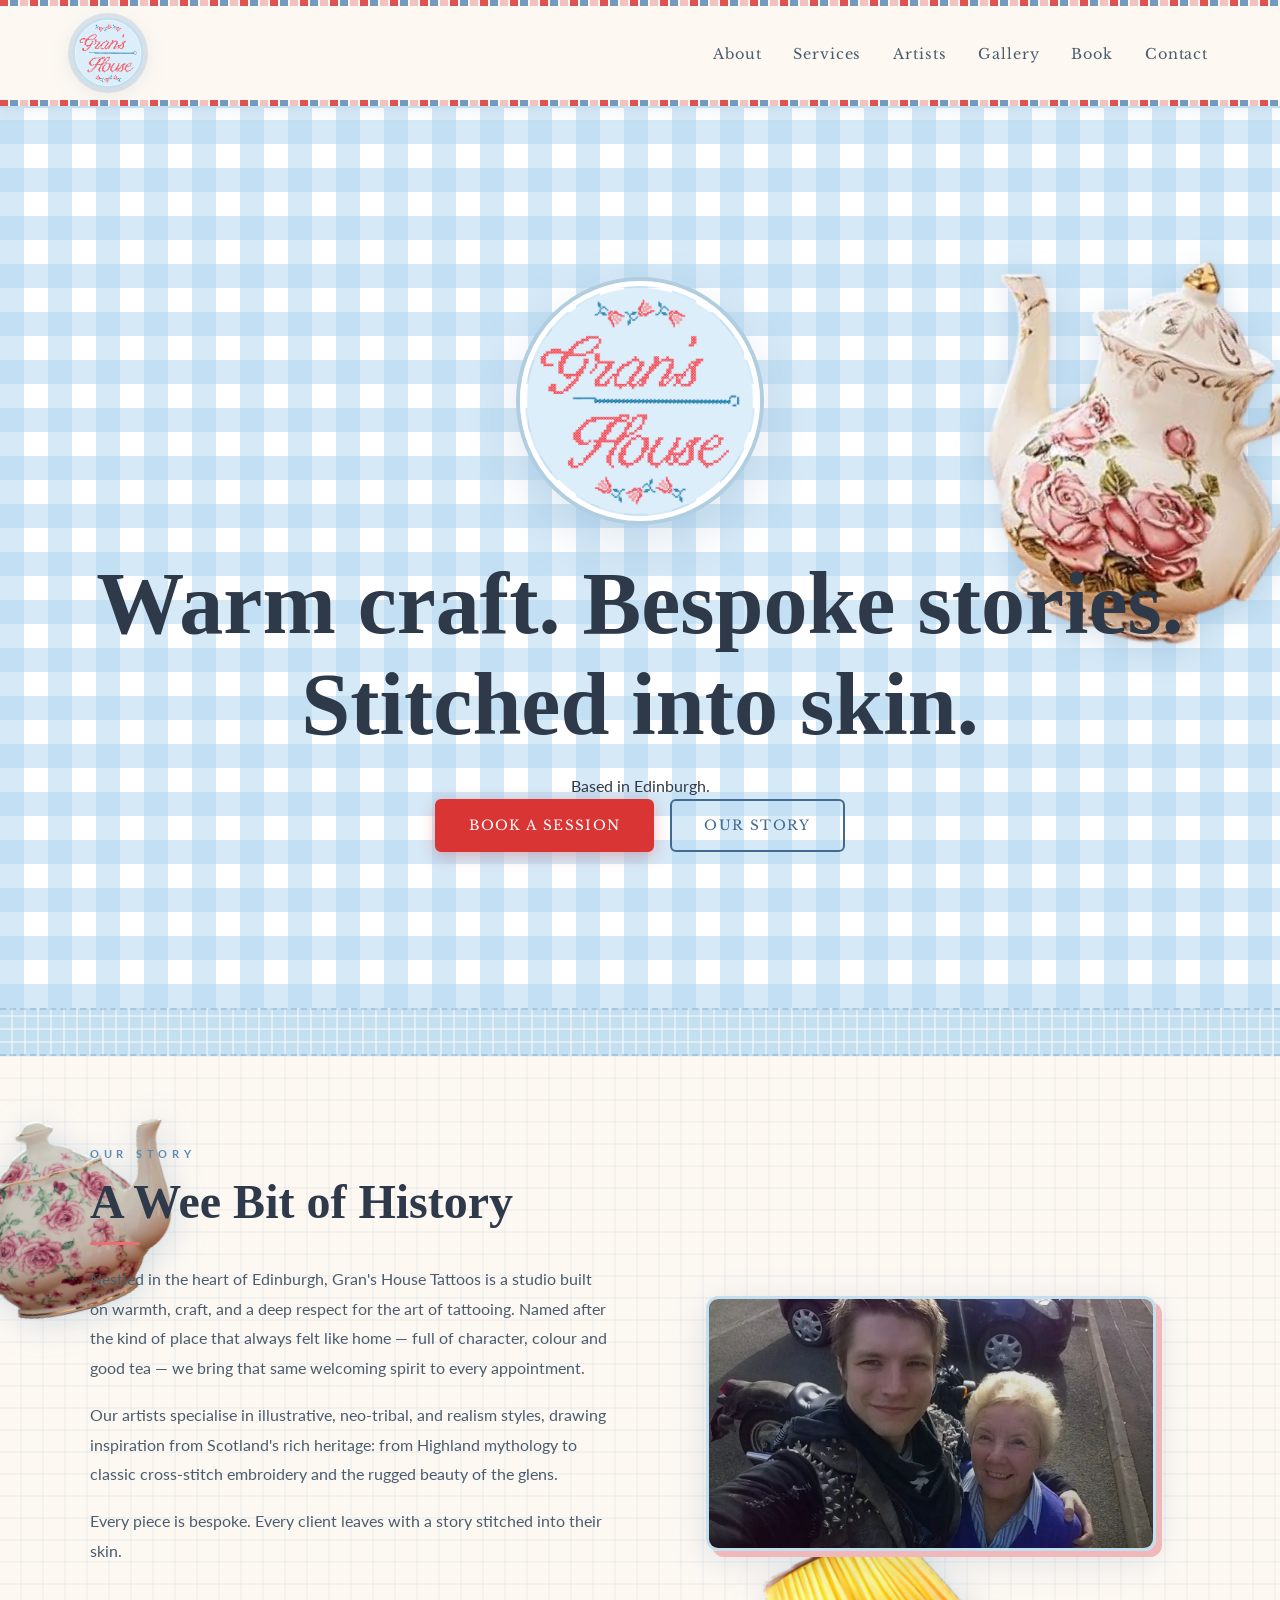
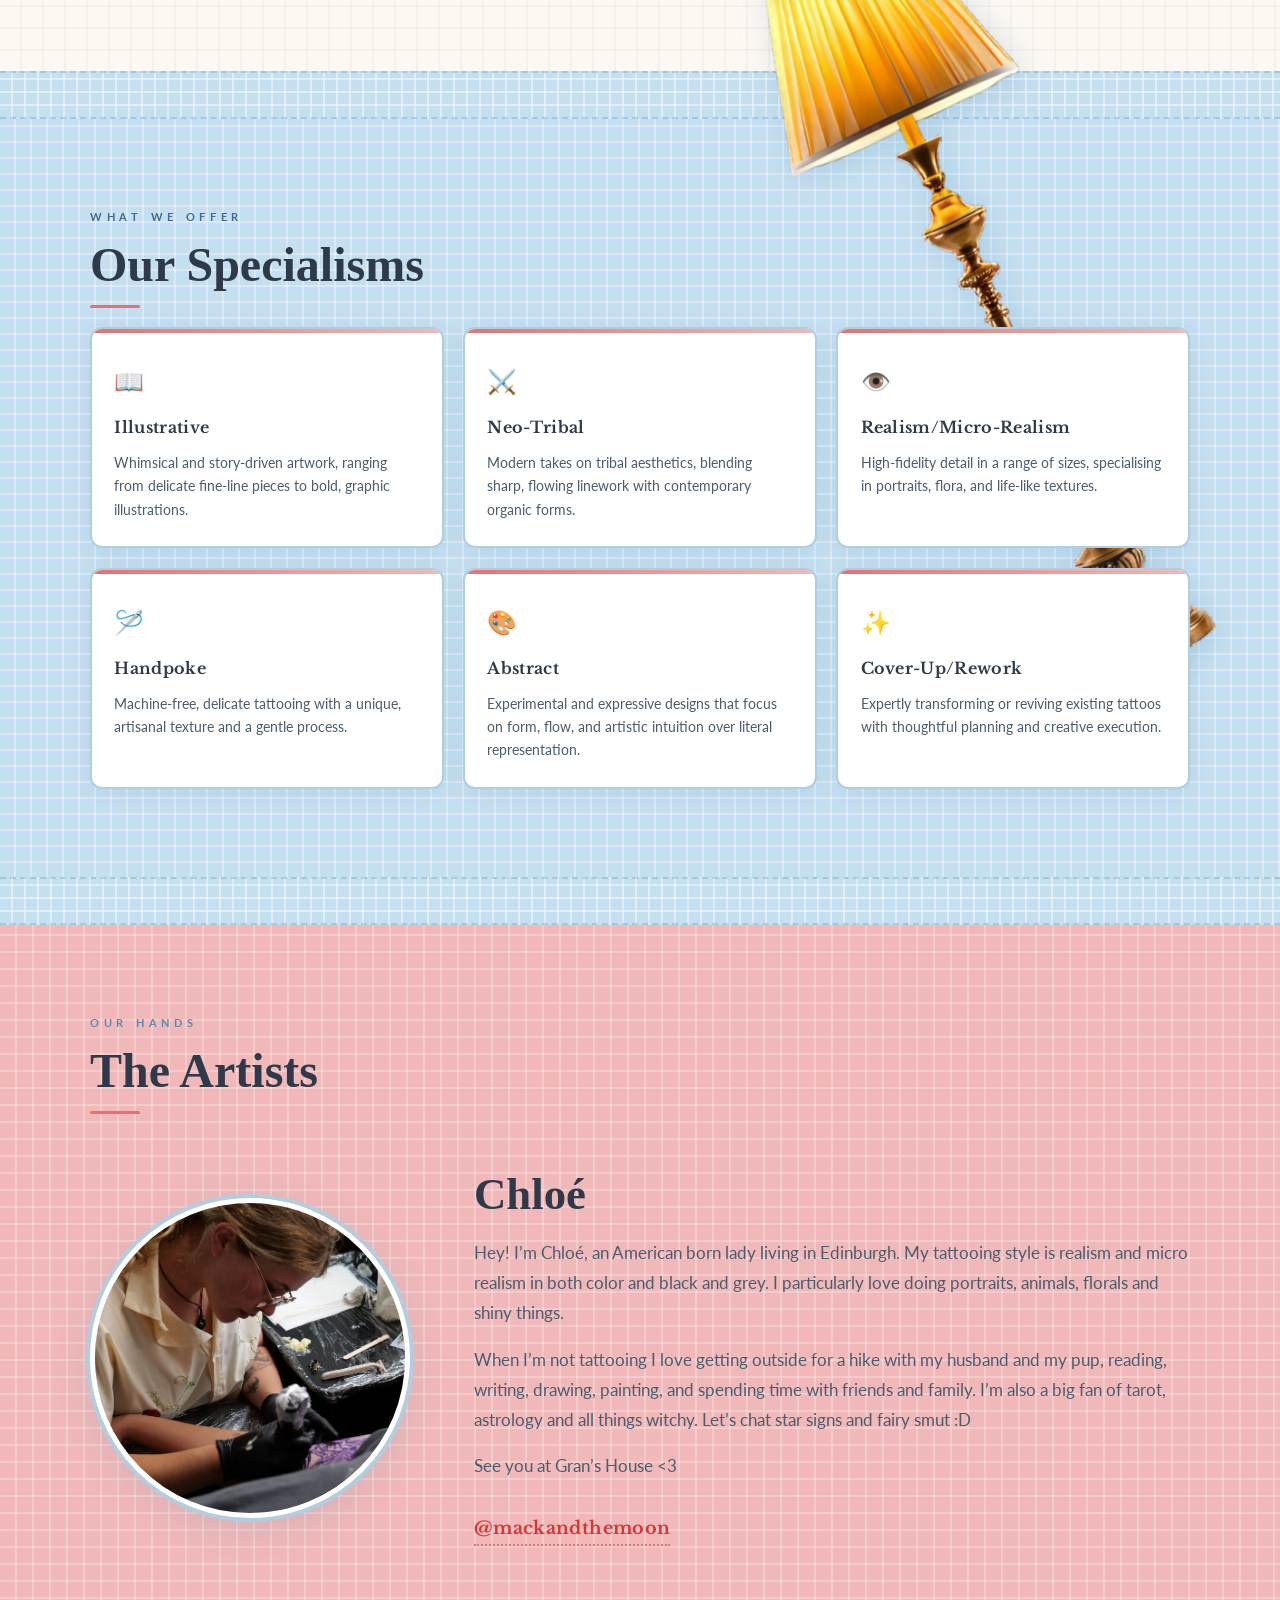
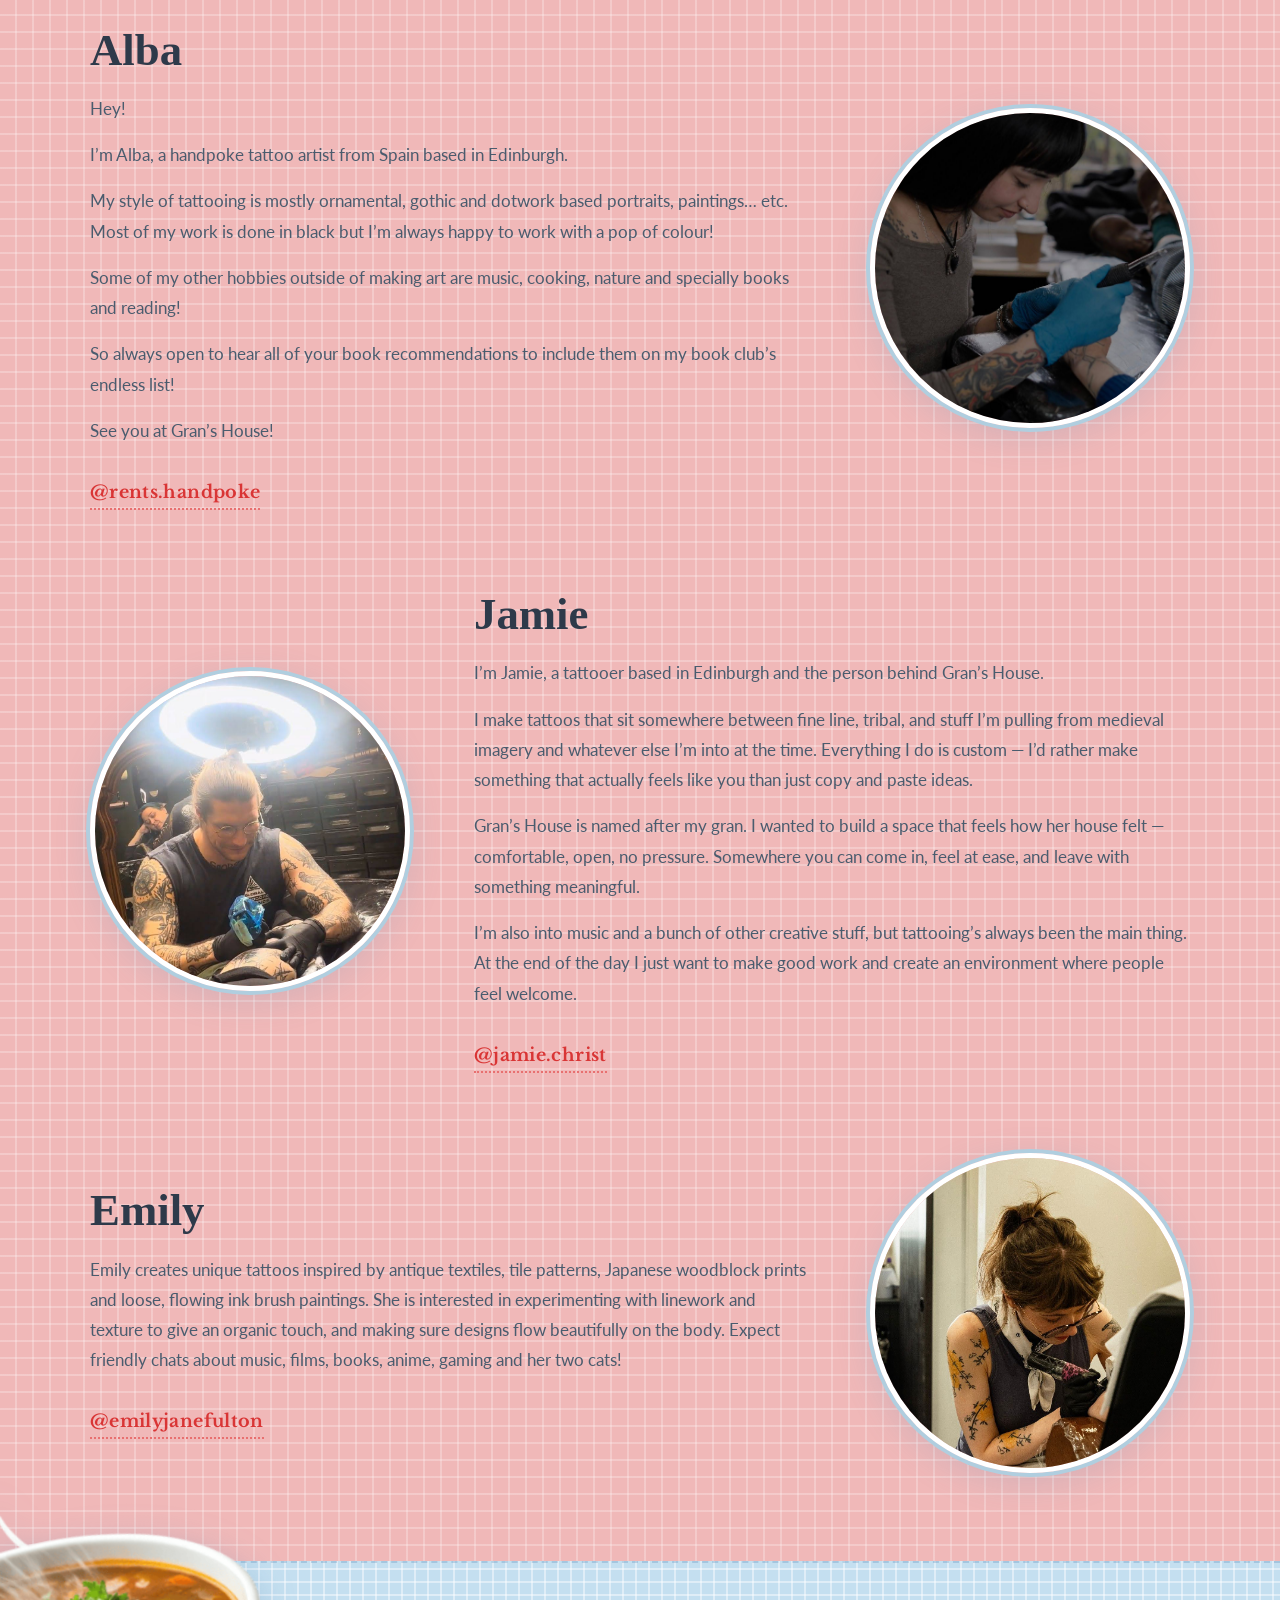
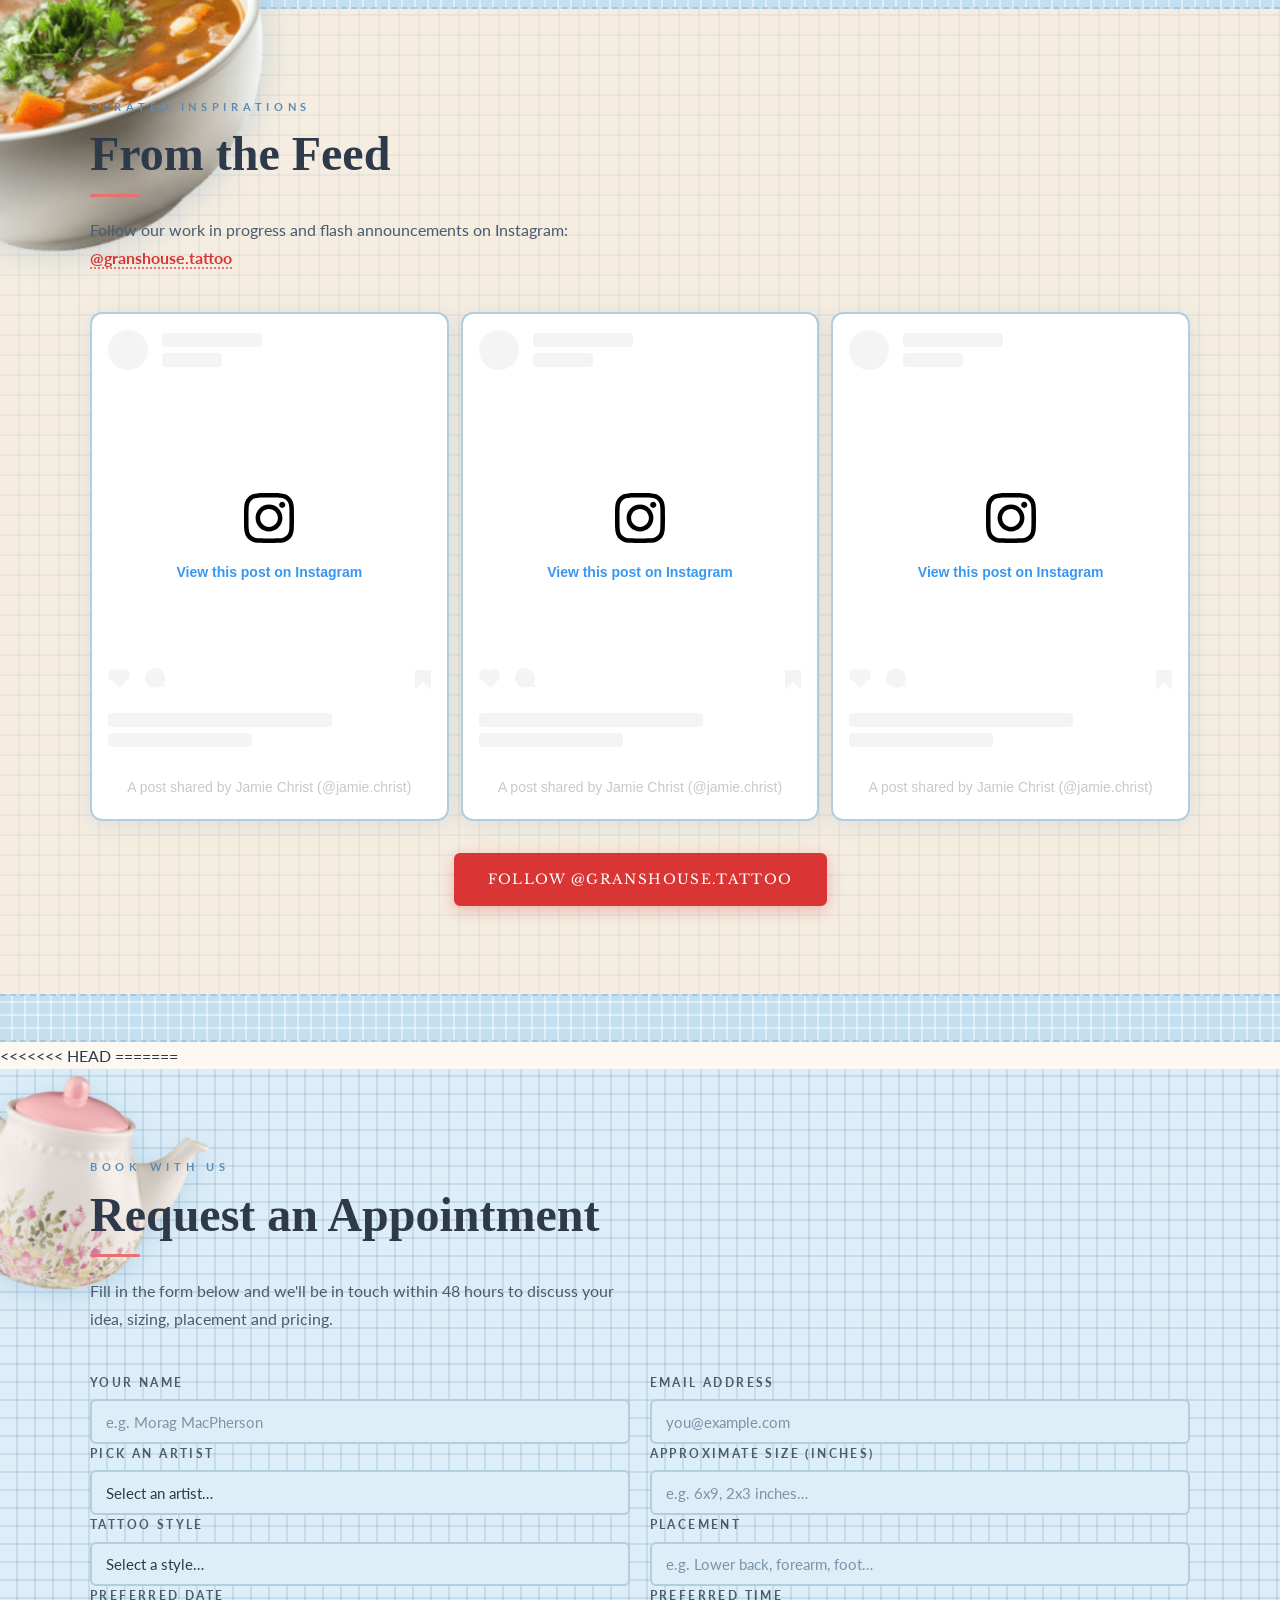
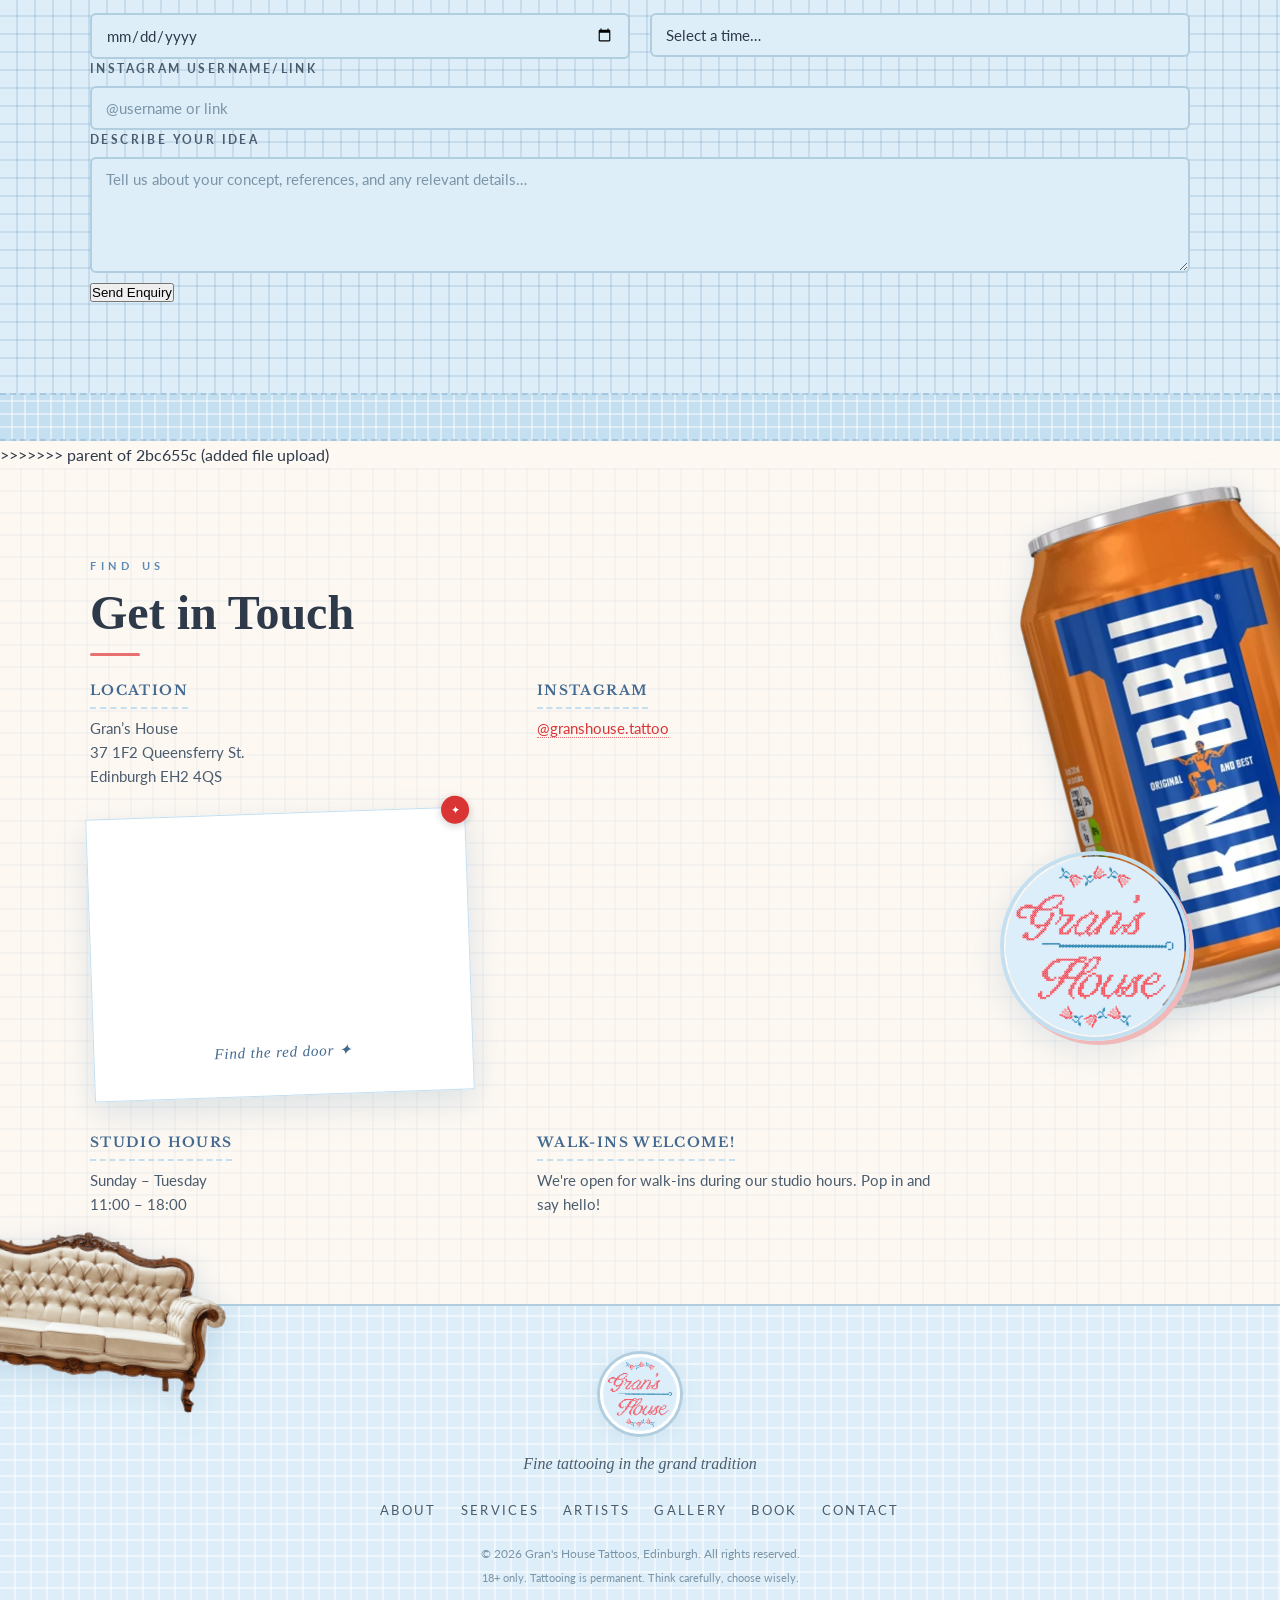
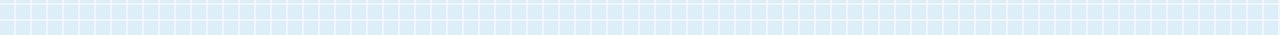
==== index.html @ 85f1338e "reverted from google forms" ====
<!DOCTYPE html>
<html lang="en">

<head>
  <meta charset="UTF-8" />
  <meta name="viewport" content="width=device-width, initial-scale=1.0" />
  <title>Gran's House Tattoos – Scottish Tattoo Studio, Edinburgh</title>
  <meta name="description"
    content="Gran's House Tattoos is a refined Scottish tattoo studio offering bespoke illustrative, neo-tribal, and realism tattooing in the heart of Edinburgh." />
  <link rel="preconnect" href="https://fonts.googleapis.com" />
  <link rel="preconnect" href="https://fonts.gstatic.com" crossorigin />
  <link
    href="https://fonts.googleapis.com/css2?family=IM+Fell+English:ital@0;1&family=Libre+Baskerville:ital,wght@0,400;0,700;1,400&family=Lato:wght@300;400;700&display=swap"
    rel="stylesheet" />
  <link rel="stylesheet" href="style.css" />
</head>

<body>

  <!-- HEADER / NAV -->
  <header class="site-header" id="top">
    <div class="stitch-bar"></div>
    <nav class="nav-container">
      <div class="nav-logo">
        <a href="#top">
          <img src="Ilustración_sin_título (3).PNG" alt="Gran's House Tattoos Logo" class="logo-img" />
        </a>
      </div>
      <button class="hamburger" id="hamburger" aria-label="Open menu" aria-expanded="false">
        <span></span><span></span><span></span>
      </button>
      <ul class="nav-links" id="nav-links">
        <li><a href="#about">About</a></li>
        <li><a href="#services">Services</a></li>
        <li><a href="#artists">Artists</a></li>
        <li><a href="#gallery">Gallery</a></li>
        <li><a href="booking.html">Book</a></li>
        <li><a href="#contact">Contact</a></li>
      </ul>
    </nav>
    <div class="stitch-bar"></div>
  </header>

  <!-- MOBILE NAV OVERLAY -->
  <div class="mobile-nav-overlay" id="mobile-nav">
    <div class="tartan-overlay-bg">
      <button class="close-menu" id="close-menu" aria-label="Close menu">✕</button>
      <ul>
        <li><a href="#about" class="mobile-nav-link">About</a></li>
        <li><a href="#services" class="mobile-nav-link">Services</a></li>
        <li><a href="#artists" class="mobile-nav-link">Artists</a></li>
        <li><a href="#gallery" class="mobile-nav-link">Gallery</a></li>
        <li><a href="booking.html" class="mobile-nav-link">Book</a></li>
        <li><a href="#contact" class="mobile-nav-link">Contact</a></li>
      </ul>
    </div>
  </div>

  <!-- HERO -->
  <section class="hero" id="hero">
    <div class="container hero-container">
      <div class="hero-logo-wrap">
        <img src="Ilustración_sin_título (3).PNG" alt="Gran's House Tattoos" class="hero-logo" />
      </div>
      <div class="hero-content">
        <h1 class="hero-title">Warm craft. Bespoke stories. Stitched into skin.</h1>
        <p class="hero-subtitle">Based in Edinburgh.</p>
        <div class="hero-cta">
          <a href="booking.html" class="btn btn-primary">Book a Session</a>
          <a href="#about" class="btn btn-outline">Our Story</a>
        </div>
      </div>
    </div>

    <!-- BREAKING THE GRID: teapot 1 -->
    <img src="assets/images/side-elements/teapot-1.png" class="btg-teapot btg-teapot--hero" aria-hidden="true" alt="" />
  </section>

  <!-- GINGHAM DIVIDER -->
  <div class="gingham-divider" aria-hidden="true"></div>

  <!-- ABOUT -->
  <section class="section about-section" id="about">
    <!-- BREAKING THE GRID: teapot 2 -->
    <img src="assets/images/side-elements/teapot-2.png" class="btg-teapot btg-teapot--about" aria-hidden="true"
      alt="" />
    <div class="container">
      <div class="section-label">Our Story</div>
      <h2 class="section-title">A Wee Bit of History</h2>
      <div class="about-grid">
        <div class="about-text">
          <p>Nestled in the heart of Edinburgh, Gran's House Tattoos is a studio built on warmth, craft, and a deep
            respect for the art of tattooing. Named after the kind of place that always felt like home — full of
            character, colour and good tea — we bring that same welcoming spirit to every appointment.</p>
          <p>Our artists specialise in illustrative, neo-tribal, and realism styles, drawing inspiration
            from Scotland's rich heritage: from Highland mythology to classic cross-stitch embroidery and the rugged
            beauty of the glens.</p>
          <p>Every piece is bespoke. Every client leaves with a story stitched into their skin.</p>
        </div>
        <div class="about-image-wrap">
          <div class="about-frame">
            <img src="jamie_and_gran.jpg" alt="Jamie and Gran" class="about-img" />
          </div>
        </div>
      </div>
    </div>
  </section>

  <!-- GINGHAM DIVIDER -->
  <div class="gingham-divider" aria-hidden="true"></div>

  <!-- SERVICES -->
  <section class="section services-section" id="services">
    <!-- BREAKING THE GRID: lampshade -->
    <img src="assets/images/side-elements/floorlamp-1.webp" class="btg-teapot btg-lamp" aria-hidden="true" alt="" />
    <div class="container">
      <div class="section-label">What We Offer</div>
      <h2 class="section-title">Our Specialisms</h2>
      <div class="services-grid">
        <div class="service-card">
          <div class="service-icon">📖</div>
          <h3>Illustrative</h3>
          <p>Whimsical and story-driven artwork, ranging from delicate fine-line pieces to bold, graphic illustrations.
          </p>
        </div>
        <div class="service-card">
          <div class="service-icon">⚔️</div>
          <h3>Neo-Tribal</h3>
          <p>Modern takes on tribal aesthetics, blending sharp, flowing linework with contemporary organic forms.</p>
        </div>
        <div class="service-card">
          <div class="service-icon">👁️</div>
          <h3>Realism/Micro-Realism</h3>
          <p>High-fidelity detail in a range of sizes, specialising in portraits, flora, and life-like textures.</p>
        </div>
        <div class="service-card">
          <div class="service-icon">🪡</div>
          <h3>Handpoke</h3>
          <p>Machine-free, delicate tattooing with a unique, artisanal texture and a gentle process.</p>
        </div>
        <div class="service-card">
          <div class="service-icon">🎨</div>
          <h3>Abstract</h3>
          <p>Experimental and expressive designs that focus on form, flow, and artistic intuition over literal
            representation.</p>
        </div>
        <div class="service-card">
          <div class="service-icon">✨</div>
          <h3>Cover-Up/Rework</h3>
          <p>Expertly transforming or reviving existing tattoos with thoughtful planning and creative execution.</p>
        </div>
      </div>
    </div>
  </section>

  <!-- GINGHAM DIVIDER -->
  <div class="gingham-divider" aria-hidden="true"></div>

  <!-- ARTISTS -->
  <section class="section artists-section" id="artists">
    <div class="container">
      <div class="section-label">Our Hands</div>
      <h2 class="section-title">The Artists</h2>
      <div class="artists-grid">
        <!-- Chloé -->
        <div class="artist-card">
          <div class="artist-image-wrap">
            <img src="Lily.jpg" alt="Chloé" class="artist-img">
          </div>
          <div class="artist-info">
            <h3>Chloé</h3>
            <p class="artist-bio">Hey! I’m Chloé, an American born lady living in Edinburgh. My tattooing style is
              realism and micro realism in both color and black and grey. I particularly love doing portraits, animals,
              florals and shiny things. <br><br>When I’m not tattooing I love getting outside for a hike with my husband
              and my pup, reading, writing, drawing, painting, and spending time with friends and family. I’m also a big
              fan of tarot, astrology and all things witchy. Let’s chat star signs and fairy smut :D <br><br>See you at
              Gran’s House &lt;3</p>
            <a href="https://www.instagram.com/mackandthemoon" target="_blank" rel="noopener"
              class="artist-insta">@mackandthemoon</a>
          </div>
        </div>

        <!-- Alba -->
        <div class="artist-card">
          <div class="artist-image-wrap">
            <img src="Alba.jpg" alt="Alba" class="artist-img">
          </div>
          <div class="artist-info">
            <h3>Alba</h3>
            <p class="artist-bio">Hey! <br><br>I’m Alba, a handpoke tattoo artist from Spain based in Edinburgh.
              <br><br>My style of tattooing is mostly ornamental, gothic and dotwork based portraits, paintings… etc.
              Most of my work is done in black but I’m always happy to work with a pop of colour!<br><br>Some of my
              other hobbies outside of making art are music, cooking, nature and specially books and reading! <br>So
              always open to hear all of your book recommendations to include them on my book club’s endless list!
              <br><br>See you at Gran’s House!
            </p>
            <a href="https://www.instagram.com/rents.handpoke" target="_blank" rel="noopener"
              class="artist-insta">@rents.handpoke</a>
          </div>
        </div>

        <!-- Jamie -->
        <div class="artist-card">
          <div class="artist-image-wrap">
            <img src="Jamie.jpg" alt="Jamie" class="artist-img" style="object-position: center 70%;">
          </div>
          <div class="artist-info">
            <h3>Jamie</h3>
            <p class="artist-bio">I’m Jamie, a tattooer based in Edinburgh and the person behind Gran’s House.<br><br>I
              make tattoos that sit somewhere between fine line, tribal, and stuff I’m pulling from medieval imagery and
              whatever else I’m into at the time. Everything I do is custom — I’d rather make something that actually
              feels like you than just copy and paste ideas.<br><br>Gran’s House is named after my gran. I wanted to
              build a space that feels how her house felt — comfortable, open, no pressure. Somewhere you can come in,
              feel at ease, and leave with something meaningful.<br><br>I’m also into music and a bunch of other
              creative stuff, but tattooing’s always been the main thing. At the end of the day I just want to make good
              work and create an environment where people feel welcome.</p>
            <a href="https://www.instagram.com/jamie.christ" target="_blank" rel="noopener"
              class="artist-insta">@jamie.christ</a>
          </div>
        </div>

        <!-- Emily -->
        <div class="artist-card">
          <div class="artist-image-wrap">
            <img src="Emily.jpg" alt="Emily" class="artist-img">
          </div>
          <div class="artist-info">
            <h3>Emily</h3>
            <p class="artist-bio">Emily creates unique tattoos inspired by antique textiles, tile patterns, Japanese
              woodblock prints and loose, flowing ink brush paintings. She is interested in experimenting with linework
              and texture to give an organic touch, and making sure designs flow beautifully on the body. Expect
              friendly chats about music, films, books, anime, gaming and her two cats!</p>
            <a href="https://www.instagram.com/emilyjanefulton" target="_blank" rel="noopener"
              class="artist-insta">@emilyjanefulton</a>
          </div>
        </div>
      </div>
    </div>
  </section>

  <!-- GINGHAM DIVIDER -->
  <div class="gingham-divider" aria-hidden="true"></div>

  <!-- GALLERY / INSTAGRAM -->
  <section class="section gallery-section" id="gallery">
    <!-- BREAKING THE GRID: soup -->
    <img src="assets/images/side-elements/soup.png" class="btg-teapot btg-soup" aria-hidden="true" alt="" />
    <div class="container">
      <div class="section-label">Curated Inspirations</div>
      <h2 class="section-title">From the Feed</h2>
      <p class="section-intro">
        Follow our work in progress and flash announcements on Instagram:
        <a href="https://www.instagram.com/granshouse.tattoo" target="_blank" rel="noopener"
          class="insta-link">@granshouse.tattoo</a>
      </p>

      <!-- ── MODE A: SnapWidget live feed ── -->
      <!-- Replace YOUR_WIDGET_ID_HERE with the number from snapwidget.com -->
      <div class="ig-snapwidget-wrap" id="ig-snapwidget">
        <iframe src="https://snapwidget.com/embed/YOUR_WIDGET_ID_HERE" class="snapwidget-widget"
          allowtransparency="true" frameborder="0" scrolling="no" title="Instagram feed — Gran's House Tattoos"
          aria-label="Instagram photo grid for @granshouse.tattoo"></iframe>
        <script async src="https://snapwidget.com/js/snapwidget.js"></script>
      </div>

      <!-- ── MODE B: Official individual post embeds (shown when SnapWidget is not set up) ── -->
      <!-- Paste your <blockquote class="instagram-media"> embeds inside here -->
      <div class="ig-post-embeds" id="ig-post-embeds" hidden>
        <!-- PASTE INSTAGRAM EMBED BLOCKQUOTES HERE — one per post -->
        <!-- Example structure (Instagram will replace this with the real post):
        <blockquote class="instagram-media" data-instgrm-permalink="https://www.instagram.com/p/YOURPOSTID/" data-instgrm-version="14">
          <a href="https://www.instagram.com/p/YOURPOSTID/">View post</a>
        </blockquote>
        -->
        <blockquote class="instagram-media" data-instgrm-captioned
          data-instgrm-permalink="https://www.instagram.com/p/DWb9BjYgiXg/?utm_source=ig_embed&amp;utm_campaign=loading"
          data-instgrm-version="14"
          style=" background:#FFF; border:0; border-radius:3px; box-shadow:0 0 1px 0 rgba(0,0,0,0.5),0 1px 10px 0 rgba(0,0,0,0.15); margin: 1px; max-width:540px; min-width:326px; padding:0; width:99.375%; width:-webkit-calc(100% - 2px); width:calc(100% - 2px);">
          <div style="padding:16px;"> <a
              href="https://www.instagram.com/p/DWb9BjYgiXg/?utm_source=ig_embed&amp;utm_campaign=loading"
              style=" background:#FFFFFF; line-height:0; padding:0 0; text-align:center; text-decoration:none; width:100%;"
              target="_blank">
              <div style=" display: flex; flex-direction: row; align-items: center;">
                <div
                  style="background-color: #F4F4F4; border-radius: 50%; flex-grow: 0; height: 40px; margin-right: 14px; width: 40px;">
                </div>
                <div style="display: flex; flex-direction: column; flex-grow: 1; justify-content: center;">
                  <div
                    style=" background-color: #F4F4F4; border-radius: 4px; flex-grow: 0; height: 14px; margin-bottom: 6px; width: 100px;">
                  </div>
                  <div style=" background-color: #F4F4F4; border-radius: 4px; flex-grow: 0; height: 14px; width: 60px;">
                  </div>
                </div>
              </div>
              <div style="padding: 19% 0;"></div>
              <div style="display:block; height:50px; margin:0 auto 12px; width:50px;"><svg width="50px" height="50px"
                  viewBox="0 0 60 60" version="1.1" xmlns="https://www.w3.org/2000/svg"
                  xmlns:xlink="https://www.w3.org/1999/xlink">
                  <g stroke="none" stroke-width="1" fill="none" fill-rule="evenodd">
                    <g transform="translate(-511.000000, -20.000000)" fill="#000000">
                      <g>
                        <path
                          d="M556.869,30.41 C554.814,30.41 553.148,32.076 553.148,34.131 C553.148,36.186 554.814,37.852 556.869,37.852 C558.924,37.852 560.59,36.186 560.59,34.131 C560.59,32.076 558.924,30.41 556.869,30.41 M541,60.657 C535.114,60.657 530.342,55.887 530.342,50 C530.342,44.114 535.114,39.342 541,39.342 C546.887,39.342 551.658,44.114 551.658,50 C551.658,55.887 546.887,60.657 541,60.657 M541,33.886 C532.1,33.886 524.886,41.1 524.886,50 C524.886,58.899 532.1,66.113 541,66.113 C549.9,66.113 557.115,58.899 557.115,50 C557.115,41.1 549.9,33.886 541,33.886 M565.378,62.101 C565.244,65.022 564.756,66.606 564.346,67.663 C563.803,69.06 563.154,70.057 562.106,71.106 C561.058,72.155 560.06,72.803 558.662,73.347 C557.607,73.757 556.021,74.244 553.102,74.378 C549.944,74.521 548.997,74.552 541,74.552 C533.003,74.552 532.056,74.521 528.898,74.378 C525.979,74.244 524.393,73.757 523.338,73.347 C521.94,72.803 520.942,72.155 519.894,71.106 C518.846,70.057 518.197,69.06 517.654,67.663 C517.244,66.606 516.755,65.022 516.623,62.101 C516.479,58.943 516.448,57.996 516.448,50 C516.448,42.003 516.479,41.056 516.623,37.899 C516.755,34.978 517.244,33.391 517.654,32.338 C518.197,30.938 518.846,29.942 519.894,28.894 C520.942,27.846 521.94,27.196 523.338,26.654 C524.393,26.244 525.979,25.756 528.898,25.623 C532.057,25.479 533.004,25.448 541,25.448 C548.997,25.448 549.943,25.479 553.102,25.623 C556.021,25.756 557.607,26.244 558.662,26.654 C560.06,27.196 561.058,27.846 562.106,28.894 C563.154,29.942 563.803,30.938 564.346,32.338 C564.756,33.391 565.244,34.978 565.378,37.899 C565.522,41.056 565.552,42.003 565.552,50 C565.552,57.996 565.522,58.943 565.378,62.101 M570.82,37.631 C570.674,34.438 570.167,32.258 569.425,30.349 C568.659,28.377 567.633,26.702 565.965,25.035 C564.297,23.368 562.623,22.342 560.652,21.575 C558.743,20.834 556.562,20.326 553.369,20.18 C550.169,20.033 549.148,20 541,20 C532.853,20 531.831,20.033 528.631,20.18 C525.438,20.326 523.257,20.834 521.349,21.575 C519.376,22.342 517.703,23.368 516.035,25.035 C514.368,26.702 513.342,28.377 512.574,30.349 C511.834,32.258 511.326,34.438 511.181,37.631 C511.035,40.831 511,41.851 511,50 C511,58.147 511.035,59.17 511.181,62.369 C511.326,65.562 511.834,67.743 512.574,69.651 C513.342,71.625 514.368,73.296 516.035,74.965 C517.703,76.634 519.376,77.658 521.349,78.425 C523.257,79.167 525.438,79.673 528.631,79.82 C531.831,79.965 532.853,80.001 541,80.001 C549.148,80.001 550.169,79.965 553.369,79.82 C556.562,79.673 558.743,79.167 560.652,78.425 C562.623,77.658 564.297,76.634 565.965,74.965 C567.633,73.296 568.659,71.625 569.425,69.651 C570.167,67.743 570.674,65.562 570.82,62.369 C570.966,59.17 571,58.147 571,50 C571,41.851 570.966,40.831 570.82,37.631">
                        </path>
                      </g>
                    </g>
                  </g>
                </svg></div>
              <div style="padding-top: 8px;">
                <div
                  style=" color:#3897f0; font-family:Arial,sans-serif; font-size:14px; font-style:normal; font-weight:550; line-height:18px;">
                  View this post on Instagram</div>
              </div>
              <div style="padding: 12.5% 0;"></div>
              <div style="display: flex; flex-direction: row; margin-bottom: 14px; align-items: center;">
                <div>
                  <div
                    style="background-color: #F4F4F4; border-radius: 50%; height: 12.5px; width: 12.5px; transform: translateX(0px) translateY(7px);">
                  </div>
                  <div
                    style="background-color: #F4F4F4; height: 12.5px; transform: rotate(-45deg) translateX(3px) translateY(1px); width: 12.5px; flex-grow: 0; margin-right: 14px; margin-left: 2px;">
                  </div>
                  <div
                    style="background-color: #F4F4F4; border-radius: 50%; height: 12.5px; width: 12.5px; transform: translateX(9px) translateY(-18px);">
                  </div>
                </div>
                <div style="margin-left: 8px;">
                  <div style=" background-color: #F4F4F4; border-radius: 50%; flex-grow: 0; height: 20px; width: 20px;">
                  </div>
                  <div
                    style=" width: 0; height: 0; border-top: 2px solid transparent; border-left: 6px solid #f4f4f4; border-bottom: 2px solid transparent; transform: translateX(16px) translateY(-4px) rotate(30deg)">
                  </div>
                </div>
                <div style="margin-left: auto;">
                  <div
                    style=" width: 0px; border-top: 8px solid #F4F4F4; border-right: 8px solid transparent; transform: translateY(16px);">
                  </div>
                  <div
                    style=" background-color: #F4F4F4; flex-grow: 0; height: 12px; width: 16px; transform: translateY(-4px);">
                  </div>
                  <div
                    style=" width: 0; height: 0; border-top: 8px solid #F4F4F4; border-left: 8px solid transparent; transform: translateY(-4px) translateX(8px);">
                  </div>
                </div>
              </div>
              <div
                style="display: flex; flex-direction: column; flex-grow: 1; justify-content: center; margin-bottom: 24px;">
                <div
                  style=" background-color: #F4F4F4; border-radius: 4px; flex-grow: 0; height: 14px; margin-bottom: 6px; width: 224px;">
                </div>
                <div style=" background-color: #F4F4F4; border-radius: 4px; flex-grow: 0; height: 14px; width: 144px;">
                </div>
              </div>
            </a>
            <p
              style=" color:#c9c8cd; font-family:Arial,sans-serif; font-size:14px; line-height:17px; margin-bottom:0; margin-top:8px; overflow:hidden; padding:8px 0 7px; text-align:center; text-overflow:ellipsis; white-space:nowrap;">
              <a href="https://www.instagram.com/p/DWb9BjYgiXg/?utm_source=ig_embed&amp;utm_campaign=loading"
                style=" color:#c9c8cd; font-family:Arial,sans-serif; font-size:14px; font-style:normal; font-weight:normal; line-height:17px; text-decoration:none;"
                target="_blank">A post shared by Jamie Christ (@jamie.christ)</a>
            </p>
          </div>
        </blockquote>
        <script async src="//www.instagram.com/embed.js"></script>
        <blockquote class="instagram-media" data-instgrm-captioned
          data-instgrm-permalink="https://www.instagram.com/p/DV_mzFVAmsB/?utm_source=ig_embed&amp;utm_campaign=loading"
          data-instgrm-version="14"
          style=" background:#FFF; border:0; border-radius:3px; box-shadow:0 0 1px 0 rgba(0,0,0,0.5),0 1px 10px 0 rgba(0,0,0,0.15); margin: 1px; max-width:540px; min-width:326px; padding:0; width:99.375%; width:-webkit-calc(100% - 2px); width:calc(100% - 2px);">
          <div style="padding:16px;"> <a
              href="https://www.instagram.com/p/DV_mzFVAmsB/?utm_source=ig_embed&amp;utm_campaign=loading"
              style=" background:#FFFFFF; line-height:0; padding:0 0; text-align:center; text-decoration:none; width:100%;"
              target="_blank">
              <div style=" display: flex; flex-direction: row; align-items: center;">
                <div
                  style="background-color: #F4F4F4; border-radius: 50%; flex-grow: 0; height: 40px; margin-right: 14px; width: 40px;">
                </div>
                <div style="display: flex; flex-direction: column; flex-grow: 1; justify-content: center;">
                  <div
                    style=" background-color: #F4F4F4; border-radius: 4px; flex-grow: 0; height: 14px; margin-bottom: 6px; width: 100px;">
                  </div>
                  <div style=" background-color: #F4F4F4; border-radius: 4px; flex-grow: 0; height: 14px; width: 60px;">
                  </div>
                </div>
              </div>
              <div style="padding: 19% 0;"></div>
              <div style="display:block; height:50px; margin:0 auto 12px; width:50px;"><svg width="50px" height="50px"
                  viewBox="0 0 60 60" version="1.1" xmlns="https://www.w3.org/2000/svg"
                  xmlns:xlink="https://www.w3.org/1999/xlink">
                  <g stroke="none" stroke-width="1" fill="none" fill-rule="evenodd">
                    <g transform="translate(-511.000000, -20.000000)" fill="#000000">
                      <g>
                        <path
                          d="M556.869,30.41 C554.814,30.41 553.148,32.076 553.148,34.131 C553.148,36.186 554.814,37.852 556.869,37.852 C558.924,37.852 560.59,36.186 560.59,34.131 C560.59,32.076 558.924,30.41 556.869,30.41 M541,60.657 C535.114,60.657 530.342,55.887 530.342,50 C530.342,44.114 535.114,39.342 541,39.342 C546.887,39.342 551.658,44.114 551.658,50 C551.658,55.887 546.887,60.657 541,60.657 M541,33.886 C532.1,33.886 524.886,41.1 524.886,50 C524.886,58.899 532.1,66.113 541,66.113 C549.9,66.113 557.115,58.899 557.115,50 C557.115,41.1 549.9,33.886 541,33.886 M565.378,62.101 C565.244,65.022 564.756,66.606 564.346,67.663 C563.803,69.06 563.154,70.057 562.106,71.106 C561.058,72.155 560.06,72.803 558.662,73.347 C557.607,73.757 556.021,74.244 553.102,74.378 C549.944,74.521 548.997,74.552 541,74.552 C533.003,74.552 532.056,74.521 528.898,74.378 C525.979,74.244 524.393,73.757 523.338,73.347 C521.94,72.803 520.942,72.155 519.894,71.106 C518.846,70.057 518.197,69.06 517.654,67.663 C517.244,66.606 516.755,65.022 516.623,62.101 C516.479,58.943 516.448,57.996 516.448,50 C516.448,42.003 516.479,41.056 516.623,37.899 C516.755,34.978 517.244,33.391 517.654,32.338 C518.197,30.938 518.846,29.942 519.894,28.894 C520.942,27.846 521.94,27.196 523.338,26.654 C524.393,26.244 525.979,25.756 528.898,25.623 C532.057,25.479 533.004,25.448 541,25.448 C548.997,25.448 549.943,25.479 553.102,25.623 C556.021,25.756 557.607,26.244 558.662,26.654 C560.06,27.196 561.058,27.846 562.106,28.894 C563.154,29.942 563.803,30.938 564.346,32.338 C564.756,33.391 565.244,34.978 565.378,37.899 C565.522,41.056 565.552,42.003 565.552,50 C565.552,57.996 565.522,58.943 565.378,62.101 M570.82,37.631 C570.674,34.438 570.167,32.258 569.425,30.349 C568.659,28.377 567.633,26.702 565.965,25.035 C564.297,23.368 562.623,22.342 560.652,21.575 C558.743,20.834 556.562,20.326 553.369,20.18 C550.169,20.033 549.148,20 541,20 C532.853,20 531.831,20.033 528.631,20.18 C525.438,20.326 523.257,20.834 521.349,21.575 C519.376,22.342 517.703,23.368 516.035,25.035 C514.368,26.702 513.342,28.377 512.574,30.349 C511.834,32.258 511.326,34.438 511.181,37.631 C511.035,40.831 511,41.851 511,50 C511,58.147 511.035,59.17 511.181,62.369 C511.326,65.562 511.834,67.743 512.574,69.651 C513.342,71.625 514.368,73.296 516.035,74.965 C517.703,76.634 519.376,77.658 521.349,78.425 C523.257,79.167 525.438,79.673 528.631,79.82 C531.831,79.965 532.853,80.001 541,80.001 C549.148,80.001 550.169,79.965 553.369,79.82 C556.562,79.673 558.743,79.167 560.652,78.425 C562.623,77.658 564.297,76.634 565.965,74.965 C567.633,73.296 568.659,71.625 569.425,69.651 C570.167,67.743 570.674,65.562 570.82,62.369 C570.966,59.17 571,58.147 571,50 C571,41.851 570.966,40.831 570.82,37.631">
                        </path>
                      </g>
                    </g>
                  </g>
                </svg></div>
              <div style="padding-top: 8px;">
                <div
                  style=" color:#3897f0; font-family:Arial,sans-serif; font-size:14px; font-style:normal; font-weight:550; line-height:18px;">
                  View this post on Instagram</div>
              </div>
              <div style="padding: 12.5% 0;"></div>
              <div style="display: flex; flex-direction: row; margin-bottom: 14px; align-items: center;">
                <div>
                  <div
                    style="background-color: #F4F4F4; border-radius: 50%; height: 12.5px; width: 12.5px; transform: translateX(0px) translateY(7px);">
                  </div>
                  <div
                    style="background-color: #F4F4F4; height: 12.5px; transform: rotate(-45deg) translateX(3px) translateY(1px); width: 12.5px; flex-grow: 0; margin-right: 14px; margin-left: 2px;">
                  </div>
                  <div
                    style="background-color: #F4F4F4; border-radius: 50%; height: 12.5px; width: 12.5px; transform: translateX(9px) translateY(-18px);">
                  </div>
                </div>
                <div style="margin-left: 8px;">
                  <div style=" background-color: #F4F4F4; border-radius: 50%; flex-grow: 0; height: 20px; width: 20px;">
                  </div>
                  <div
                    style=" width: 0; height: 0; border-top: 2px solid transparent; border-left: 6px solid #f4f4f4; border-bottom: 2px solid transparent; transform: translateX(16px) translateY(-4px) rotate(30deg)">
                  </div>
                </div>
                <div style="margin-left: auto;">
                  <div
                    style=" width: 0px; border-top: 8px solid #F4F4F4; border-right: 8px solid transparent; transform: translateY(16px);">
                  </div>
                  <div
                    style=" background-color: #F4F4F4; flex-grow: 0; height: 12px; width: 16px; transform: translateY(-4px);">
                  </div>
                  <div
                    style=" width: 0; height: 0; border-top: 8px solid #F4F4F4; border-left: 8px solid transparent; transform: translateY(-4px) translateX(8px);">
                  </div>
                </div>
              </div>
              <div
                style="display: flex; flex-direction: column; flex-grow: 1; justify-content: center; margin-bottom: 24px;">
                <div
                  style=" background-color: #F4F4F4; border-radius: 4px; flex-grow: 0; height: 14px; margin-bottom: 6px; width: 224px;">
                </div>
                <div style=" background-color: #F4F4F4; border-radius: 4px; flex-grow: 0; height: 14px; width: 144px;">
                </div>
              </div>
            </a>
            <p
              style=" color:#c9c8cd; font-family:Arial,sans-serif; font-size:14px; line-height:17px; margin-bottom:0; margin-top:8px; overflow:hidden; padding:8px 0 7px; text-align:center; text-overflow:ellipsis; white-space:nowrap;">
              <a href="https://www.instagram.com/p/DV_mzFVAmsB/?utm_source=ig_embed&amp;utm_campaign=loading"
                style=" color:#c9c8cd; font-family:Arial,sans-serif; font-size:14px; font-style:normal; font-weight:normal; line-height:17px; text-decoration:none;"
                target="_blank">A post shared by Jamie Christ (@jamie.christ)</a>
            </p>
          </div>
        </blockquote>
        <script async src="//www.instagram.com/embed.js"></script>
        <blockquote class="instagram-media" data-instgrm-captioned
          data-instgrm-permalink="https://www.instagram.com/reel/DV6cT-DAkLP/?utm_source=ig_embed&amp;utm_campaign=loading"
          data-instgrm-version="14"
          style=" background:#FFF; border:0; border-radius:3px; box-shadow:0 0 1px 0 rgba(0,0,0,0.5),0 1px 10px 0 rgba(0,0,0,0.15); margin: 1px; max-width:540px; min-width:326px; padding:0; width:99.375%; width:-webkit-calc(100% - 2px); width:calc(100% - 2px);">
          <div style="padding:16px;"> <a
              href="https://www.instagram.com/reel/DV6cT-DAkLP/?utm_source=ig_embed&amp;utm_campaign=loading"
              style=" background:#FFFFFF; line-height:0; padding:0 0; text-align:center; text-decoration:none; width:100%;"
              target="_blank">
              <div style=" display: flex; flex-direction: row; align-items: center;">
                <div
                  style="background-color: #F4F4F4; border-radius: 50%; flex-grow: 0; height: 40px; margin-right: 14px; width: 40px;">
                </div>
                <div style="display: flex; flex-direction: column; flex-grow: 1; justify-content: center;">
                  <div
                    style=" background-color: #F4F4F4; border-radius: 4px; flex-grow: 0; height: 14px; margin-bottom: 6px; width: 100px;">
                  </div>
                  <div style=" background-color: #F4F4F4; border-radius: 4px; flex-grow: 0; height: 14px; width: 60px;">
                  </div>
                </div>
              </div>
              <div style="padding: 19% 0;"></div>
              <div style="display:block; height:50px; margin:0 auto 12px; width:50px;"><svg width="50px" height="50px"
                  viewBox="0 0 60 60" version="1.1" xmlns="https://www.w3.org/2000/svg"
                  xmlns:xlink="https://www.w3.org/1999/xlink">
                  <g stroke="none" stroke-width="1" fill="none" fill-rule="evenodd">
                    <g transform="translate(-511.000000, -20.000000)" fill="#000000">
                      <g>
                        <path
                          d="M556.869,30.41 C554.814,30.41 553.148,32.076 553.148,34.131 C553.148,36.186 554.814,37.852 556.869,37.852 C558.924,37.852 560.59,36.186 560.59,34.131 C560.59,32.076 558.924,30.41 556.869,30.41 M541,60.657 C535.114,60.657 530.342,55.887 530.342,50 C530.342,44.114 535.114,39.342 541,39.342 C546.887,39.342 551.658,44.114 551.658,50 C551.658,55.887 546.887,60.657 541,60.657 M541,33.886 C532.1,33.886 524.886,41.1 524.886,50 C524.886,58.899 532.1,66.113 541,66.113 C549.9,66.113 557.115,58.899 557.115,50 C557.115,41.1 549.9,33.886 541,33.886 M565.378,62.101 C565.244,65.022 564.756,66.606 564.346,67.663 C563.803,69.06 563.154,70.057 562.106,71.106 C561.058,72.155 560.06,72.803 558.662,73.347 C557.607,73.757 556.021,74.244 553.102,74.378 C549.944,74.521 548.997,74.552 541,74.552 C533.003,74.552 532.056,74.521 528.898,74.378 C525.979,74.244 524.393,73.757 523.338,73.347 C521.94,72.803 520.942,72.155 519.894,71.106 C518.846,70.057 518.197,69.06 517.654,67.663 C517.244,66.606 516.755,65.022 516.623,62.101 C516.479,58.943 516.448,57.996 516.448,50 C516.448,42.003 516.479,41.056 516.623,37.899 C516.755,34.978 517.244,33.391 517.654,32.338 C518.197,30.938 518.846,29.942 519.894,28.894 C520.942,27.846 521.94,27.196 523.338,26.654 C524.393,26.244 525.979,25.756 528.898,25.623 C532.057,25.479 533.004,25.448 541,25.448 C548.997,25.448 549.943,25.479 553.102,25.623 C556.021,25.756 557.607,26.244 558.662,26.654 C560.06,27.196 561.058,27.846 562.106,28.894 C563.154,29.942 563.803,30.938 564.346,32.338 C564.756,33.391 565.244,34.978 565.378,37.899 C565.522,41.056 565.552,42.003 565.552,50 C565.552,57.996 565.522,58.943 565.378,62.101 M570.82,37.631 C570.674,34.438 570.167,32.258 569.425,30.349 C568.659,28.377 567.633,26.702 565.965,25.035 C564.297,23.368 562.623,22.342 560.652,21.575 C558.743,20.834 556.562,20.326 553.369,20.18 C550.169,20.033 549.148,20 541,20 C532.853,20 531.831,20.033 528.631,20.18 C525.438,20.326 523.257,20.834 521.349,21.575 C519.376,22.342 517.703,23.368 516.035,25.035 C514.368,26.702 513.342,28.377 512.574,30.349 C511.834,32.258 511.326,34.438 511.181,37.631 C511.035,40.831 511,41.851 511,50 C511,58.147 511.035,59.17 511.181,62.369 C511.326,65.562 511.834,67.743 512.574,69.651 C513.342,71.625 514.368,73.296 516.035,74.965 C517.703,76.634 519.376,77.658 521.349,78.425 C523.257,79.167 525.438,79.673 528.631,79.82 C531.831,79.965 532.853,80.001 541,80.001 C549.148,80.001 550.169,79.965 553.369,79.82 C556.562,79.673 558.743,79.167 560.652,78.425 C562.623,77.658 564.297,76.634 565.965,74.965 C567.633,73.296 568.659,71.625 569.425,69.651 C570.167,67.743 570.674,65.562 570.82,62.369 C570.966,59.17 571,58.147 571,50 C571,41.851 570.966,40.831 570.82,37.631">
                        </path>
                      </g>
                    </g>
                  </g>
                </svg></div>
              <div style="padding-top: 8px;">
                <div
                  style=" color:#3897f0; font-family:Arial,sans-serif; font-size:14px; font-style:normal; font-weight:550; line-height:18px;">
                  View this post on Instagram</div>
              </div>
              <div style="padding: 12.5% 0;"></div>
              <div style="display: flex; flex-direction: row; margin-bottom: 14px; align-items: center;">
                <div>
                  <div
                    style="background-color: #F4F4F4; border-radius: 50%; height: 12.5px; width: 12.5px; transform: translateX(0px) translateY(7px);">
                  </div>
                  <div
                    style="background-color: #F4F4F4; height: 12.5px; transform: rotate(-45deg) translateX(3px) translateY(1px); width: 12.5px; flex-grow: 0; margin-right: 14px; margin-left: 2px;">
                  </div>
                  <div
                    style="background-color: #F4F4F4; border-radius: 50%; height: 12.5px; width: 12.5px; transform: translateX(9px) translateY(-18px);">
                  </div>
                </div>
                <div style="margin-left: 8px;">
                  <div style=" background-color: #F4F4F4; border-radius: 50%; flex-grow: 0; height: 20px; width: 20px;">
                  </div>
                  <div
                    style=" width: 0; height: 0; border-top: 2px solid transparent; border-left: 6px solid #f4f4f4; border-bottom: 2px solid transparent; transform: translateX(16px) translateY(-4px) rotate(30deg)">
                  </div>
                </div>
                <div style="margin-left: auto;">
                  <div
                    style=" width: 0px; border-top: 8px solid #F4F4F4; border-right: 8px solid transparent; transform: translateY(16px);">
                  </div>
                  <div
                    style=" background-color: #F4F4F4; flex-grow: 0; height: 12px; width: 16px; transform: translateY(-4px);">
                  </div>
                  <div
                    style=" width: 0; height: 0; border-top: 8px solid #F4F4F4; border-left: 8px solid transparent; transform: translateY(-4px) translateX(8px);">
                  </div>
                </div>
              </div>
              <div
                style="display: flex; flex-direction: column; flex-grow: 1; justify-content: center; margin-bottom: 24px;">
                <div
                  style=" background-color: #F4F4F4; border-radius: 4px; flex-grow: 0; height: 14px; margin-bottom: 6px; width: 224px;">
                </div>
                <div style=" background-color: #F4F4F4; border-radius: 4px; flex-grow: 0; height: 14px; width: 144px;">
                </div>
              </div>
            </a>
            <p
              style=" color:#c9c8cd; font-family:Arial,sans-serif; font-size:14px; line-height:17px; margin-bottom:0; margin-top:8px; overflow:hidden; padding:8px 0 7px; text-align:center; text-overflow:ellipsis; white-space:nowrap;">
              <a href="https://www.instagram.com/reel/DV6cT-DAkLP/?utm_source=ig_embed&amp;utm_campaign=loading"
                style=" color:#c9c8cd; font-family:Arial,sans-serif; font-size:14px; font-style:normal; font-weight:normal; line-height:17px; text-decoration:none;"
                target="_blank">A post shared by Jamie Christ (@jamie.christ)</a>
            </p>
          </div>
        </blockquote>
        <script async src="//www.instagram.com/embed.js"></script>
      </div>

      <!-- Fallback: shown when neither mode is set up yet -->
      <div class="ig-placeholder" id="ig-placeholder">
        <div class="ig-placeholder-inner">
          <span class="ig-placeholder-icon">🧵</span>
          <p>Instagram gallery coming soon.</p>
          <p class="ig-placeholder-sub">See the setup instructions in <code>index.html</code> (search for "MODE A" or
            "MODE B").</p>
        </div>
      </div>

      <div class="gallery-cta">
        <a href="https://www.instagram.com/granshouse.tattoo" target="_blank" rel="noopener"
          class="btn btn-primary">Follow
          @granshouse.tattoo</a>
      </div>
    </div>
  </section>

  <!-- Instagram embed script — only loads when Mode B blockquotes are present -->
  <script>
    (function () {
      var snapWidget = document.getElementById('ig-snapwidget');
      var postEmbeds = document.getElementById('ig-post-embeds');
      var placeholder = document.getElementById('ig-placeholder');

      // Check whether SnapWidget is properly configured
      var snapIframe = snapWidget ? snapWidget.querySelector('iframe') : null;
      var snapSrc = snapIframe ? snapIframe.src : '';
      var snapReady = snapSrc && !snapSrc.includes('YOUR_WIDGET_ID_HERE');

      // Check whether any blockquote embeds have been pasted
      var hasEmbeds = postEmbeds && postEmbeds.querySelectorAll('blockquote.instagram-media').length > 0;

      if (snapReady) {
        // Mode A active — hide everything else
        if (postEmbeds) postEmbeds.hidden = true;
        if (placeholder) placeholder.hidden = true;
      } else if (hasEmbeds) {
        // Mode B active — hide SnapWidget wrapper and placeholder
        if (snapWidget) snapWidget.hidden = true;
        if (placeholder) placeholder.hidden = true;
        postEmbeds.hidden = false;
        // Trigger Instagram's embed renderer
        if (window.instgrm) {
          window.instgrm.Embeds.process();
        } else {
          var s = document.createElement('script');
          s.async = true;
          s.src = '//www.instagram.com/embed.js';
          document.body.appendChild(s);
        }
      } else {
        // Neither mode configured yet — show placeholder
        if (snapWidget) snapWidget.hidden = true;
        if (postEmbeds) postEmbeds.hidden = true;
        if (placeholder) placeholder.hidden = false;
      }
    })();
  </script>

  <!-- GINGHAM DIVIDER -->
  <div class="gingham-divider" aria-hidden="true"></div>

<<<<<<< HEAD
=======
  <!-- BOOKING -->
  <section class="section booking-section" id="booking">
    <!-- BREAKING THE GRID: teapot 3 -->
    <img src="assets/images/side-elements/teapot-3.png" class="btg-teapot btg-teapot--booking" aria-hidden="true"
      alt="" />
    <div class="container booking-container">
      <div class="section-label">Book With Us</div>
      <h2 class="section-title">Request an Appointment</h2>
      <p class="section-intro">Fill in the form below and we'll be in touch within 48 hours to discuss your idea,
        sizing, placement and pricing.</p>


      <form action="https://formsubmit.co/gran@tattoosatgranshouse.com" method="POST">

        <!-- Formspree configuration -->
        <input type="hidden" name="_subject" value="New Tattoo Enquiry – Gran's House">

        <!-- Row 1: Name and Email -->
        <div class="form-row">
          <div class="form-group">
            <label for="name">Your Name</label>
            <input type="text" id="name" name="name" placeholder="e.g. Morag MacPherson" required />
          </div>
          <div class="form-group">
            <label for="email">Email Address</label>
            <input type="email" id="email" name="email" placeholder="you@example.com" required />
          </div>
        </div>

        <!-- Row 2: Artist and Size -->
        <div class="form-row">
          <div class="form-group">
            <label for="artist">Pick an Artist</label>
            <select id="artist" name="artist" required>
              <option value="">Select an artist…</option>
              <option value="Chloé">Chloé</option>
              <option value="Alba">Alba</option>
              <option value="Jamie">Jamie</option>
              <option value="Emily">Emily</option>
              <option value="Not sure">Not sure / Please recommend</option>
            </select>
          </div>
          <div class="form-group">
            <label for="size">Approximate Size (inches)</label>
            <input type="text" id="size" name="size" placeholder="e.g. 6x9, 2x3 inches…" required />
          </div>
        </div>

        <!-- Row 3: Style and Placement -->
        <div class="form-row">
          <div class="form-group">
            <label for="style">Tattoo Style</label>
            <select id="style" name="style">
              <option value="">Select a style…</option>
              <option value="Illustrative">Illustrative</option>
              <option value="Neo-Tribal">Neo-Tribal</option>
              <option value="Realism">Realism/Micro-Realism</option>
              <option value="Handpoke">Handpoke</option>
              <option value="Abstract">Abstract</option>
              <option value="Cover-Up">Cover-Up/Rework</option>
              <option value="Other">Other / Not Sure</option>
            </select>
          </div>
          <div class="form-group">
            <label for="placement">Placement</label>
            <input type="text" id="placement" name="placement" placeholder="e.g. Lower back, forearm, foot…" required />
          </div>
        </div>

        <!-- Row 4: Date and Time Preference -->
        <div class="form-row">
          <div class="form-group">
            <label for="date">Preferred Date</label>
            <input type="date" id="date" name="preferred_date" required>
          </div>
          <div class="form-group">
            <label for="time">Preferred Time</label>
            <select id="time" name="time_preference" required>
              <option value="">Select a time…</option>
              <option value="Early">Early</option>
              <option value="Afternoon">Afternoon</option>
              <option value="All Day">All Day</option>
            </select>
          </div>
        </div>

        <!-- Row 5: Instagram -->
        <div class="form-group">
          <label for="instagram">Instagram Username/Link</label>
          <input type="text" id="instagram" name="instagram" placeholder="@username or link" />
        </div>

        <!-- Description (Full Width) -->
        <div class="form-group full">
          <label for="description">Describe Your Idea</label>
          <textarea id="description" name="description" rows="5"
            placeholder="Tell us about your concept, references, and any relevant details…" required></textarea>
        </div>

        <div class="form-submit">
          <button type="submit">Send Enquiry</button>
        </div>

      </form>
    </div>
  </section>

  <!-- GINGHAM DIVIDER -->
  <div class="gingham-divider" aria-hidden="true"></div>
>>>>>>> parent of 2bc655c (added file upload)

  <!-- CONTACT -->
  <section class="section contact-section" id="contact">
    <!-- BREAKING THE GRID: irn-bru -->
    <img src="assets/images/side-elements/irn-bru-2.webp" class="btg-teapot btg-irnbru" aria-hidden="true" alt="" />
    <!-- BREAKING THE GRID: couch -->
    <img src="assets/images/side-elements/couch-2.webp" class="btg-teapot btg-couch" aria-hidden="true" alt="" />
    <div class="container">
      <div class="section-label">Find Us</div>
      <h2 class="section-title">Get in Touch</h2>
      <div class="contact-grid">
        <div class="contact-info">
          <div class="contact-block">
            <h4>Location</h4>
            <p>Gran’s House<br />37 1F2 Queensferry St.<br />Edinburgh EH2 4QS</p>
            <div class="contact-map-variation">
              <div class="map-polaroid">
                <iframe src="https://www.google.com/maps?q=37+1F2+Queensferry+St+Edinburgh+EH2+4QS&output=embed"
                  width="100%" height="200" style="border:0; display: block;" allowfullscreen="" loading="lazy">
                </iframe>
                <div class="map-caption">Find the red door ✦</div>
              </div>
            </div>
          </div>
          <div class="contact-block">
            <h4>Instagram</h4>
            <p><a href="https://www.instagram.com/granshouse.tattoo" target="_blank"
                rel="noopener">@granshouse.tattoo</a></p>
          </div>
          <div class="contact-block">
            <h4>Studio Hours</h4>
            <p>Sunday – Tuesday<br />11:00 – 18:00</p>
          </div>
          <div class="contact-block">
            <h4>Walk-Ins Welcome!</h4>
            <p>We're open for walk-ins during our studio hours. Pop in and say hello!</p>
          </div>
        </div>
        <div class="contact-crest">
          <img src="Ilustración_sin_título (3).PNG" alt="Gran's House Tattoos crest" class="crest-img" />
        </div>
      </div>
    </div>
  </section>

  <!-- FOOTER -->
  <footer class="site-footer">
    <div class="tartan-bar"></div>
    <div class="footer-inner container">
      <img src="Ilustración_sin_título (3).PNG" alt="Gran's House Tattoos" class="footer-logo" />
      <p class="footer-tagline"><em>Fine tattooing in the grand tradition</em></p>
      <nav class="footer-nav" aria-label="Footer navigation">
        <a href="#about">About</a>
        <a href="#services">Services</a>
        <a href="#artists">Artists</a>
        <a href="#gallery">Gallery</a>
        <a href="booking.html">Book</a>
        <a href="#contact">Contact</a>
      </nav>
      <p class="footer-copy">© 2026 Gran's House Tattoos, Edinburgh. All rights reserved.</p>
      <p class="footer-copy small">18+ only. Tattooing is permanent. Think carefully, choose wisely.</p>
    </div>
    <div class="tartan-bar"></div>
  </footer>

  <script src="script.js"></script>
</body>

</html>
---- style.css ----
/* ============================================================
   GRAN'S HOUSE TATTOOS — style.css  (Cosy Redesign)
   Palette from Ilustración_sin_título.PNG:
   Sky Blue · Warm Red · Dusty Blue · Soft Pink · Cream White
   ============================================================ */

/* ---------- RESET & BASE ---------- */
*, *::before, *::after { box-sizing: border-box; margin: 0; padding: 0; }

:root {
  /* Brand palette — lifted from the cross-stitch artwork */
  --sky:         #ddeef8;   /* logo background blue  */
  --sky-dark:    #c4dff0;   /* slightly deeper sky   */
  --sky-mid:     #b0cedf;   /* muted sky for borders */
  --red:         #d93535;   /* cross-stitch red      */
  --red-light:   #e87070;   /* rose / softer red     */
  --red-muted:   #f0b8b8;   /* very soft pink        */
  --blue:        #5b8ab5;   /* needle blue           */
  --blue-dark:   #426990;   /* deeper needle blue    */
  --blue-muted:  #a8c4db;   /* washed-out blue       */
  --cream:       #fdf8f2;   /* warm off-white        */
  --cream-dark:  #f5ede0;   /* deeper warm cream     */
  --warm-white:  #ffffff;
  --ink:         #2e3a4a;   /* near-black for text   */
  --ink-mid:     #4a5c6e;   /* paragraph text        */
  --ink-light:   #7a94a8;   /* muted/placeholder     */

  --font-serif: 'Libre Baskerville', Georgia, serif;
  --font-fell:  'IM Fell English', Georgia, serif;
  --font-sans:  'Lato', 'Helvetica Neue', Arial, sans-serif;

  --radius:     12px;
  --radius-sm:  6px;
  --transition: 0.3s cubic-bezier(0.25, 0.46, 0.45, 0.94);
  --shadow:     0 4px 24px rgba(91,138,181,0.15);
  --shadow-md:  0 8px 36px rgba(91,138,181,0.2);
}

html { 
  scroll-behavior: smooth; 
  overflow-x: hidden;
}
body {
  font-family: var(--font-sans);
  background-color: var(--cream);
  color: var(--ink);
  line-height: 1.7;
  overflow-x: hidden;
}
img { display: block; max-width: 100%; }
a   { color: inherit; text-decoration: none; }

/* ---------- MUTED GINGHAM HELPER ---------- */
/* Used as bg on multiple elements */
.gingham-bg {
  background-color: var(--sky);
  background-image:
    repeating-linear-gradient(
      0deg,
      transparent, transparent 14px,
      rgba(91,138,181,0.12) 14px, rgba(91,138,181,0.12) 16px
    ),
    repeating-linear-gradient(
      90deg,
      transparent, transparent 14px,
      rgba(91,138,181,0.12) 14px, rgba(91,138,181,0.12) 16px
    );
}
.gingham-cream {
  background-color: var(--cream);
  background-image:
    repeating-linear-gradient(
      0deg,
      transparent, transparent 16px,
      rgba(91,138,181,0.07) 16px, rgba(91,138,181,0.07) 18px
    ),
    repeating-linear-gradient(
      90deg,
      transparent, transparent 16px,
      rgba(91,138,181,0.07) 16px, rgba(91,138,181,0.07) 18px
    );
}

/* ---------- GINGHAM DIVIDER ---------- */
.gingham-divider {
  height: 48px;
  background-color: var(--sky-dark);
  background-image:
    repeating-linear-gradient(
      0deg,
      transparent, transparent 11px,
      rgba(255,255,255,0.45) 11px, rgba(255,255,255,0.45) 13px
    ),
    repeating-linear-gradient(
      90deg,
      transparent, transparent 11px,
      rgba(255,255,255,0.45) 11px, rgba(255,255,255,0.45) 13px
    );
  border-top:    2px dashed rgba(91,138,181,0.3);
  border-bottom: 2px dashed rgba(91,138,181,0.3);
}

/* ---------- STITCH BORDER ACCENT ---------- */
/* Replaces the heavy tartan - a lightweight cross-stitch-style stripe */
.stitch-bar {
  height: 6px;
  background: repeating-linear-gradient(
    90deg,
    var(--red)      0px, var(--red)      8px,
    transparent     8px, transparent    10px,
    var(--blue)    10px, var(--blue)    18px,
    transparent    18px, transparent   20px,
    var(--red-muted) 20px, var(--red-muted) 28px,
    transparent    28px, transparent   30px
  );
  opacity: 0.85;
}

/* ---------- HEADER / NAV ---------- */
.site-header {
  position: sticky;
  top: 0;
  z-index: 100;
  background: var(--cream);
  border-bottom: 2px solid var(--sky-dark);
  box-shadow: 0 2px 16px rgba(91,138,181,0.12);
}

.nav-container {
  display: flex;
  align-items: center;
  justify-content: space-between;
  padding: 0.7rem 2rem;
  max-width: 1200px;
  margin: 0 auto;
}

.logo-img {
  height: 72px;
  width:  72px;
  border-radius: 50%;
  object-fit: cover;
  border: 3px solid var(--sky-dark);
  box-shadow: 0 0 0 4px rgba(91,138,181,0.18), var(--shadow);
  transition: transform var(--transition), box-shadow var(--transition);
}
.logo-img:hover {
  transform: rotate(5deg) scale(1.07);
  box-shadow: 0 0 0 6px rgba(217,53,53,0.2), var(--shadow-md);
}

.nav-links {
  display: flex;
  gap: 2rem;
  list-style: none;
  align-items: center;
}
.nav-links a {
  font-family: var(--font-serif);
  font-size: 0.9rem;
  color: var(--ink-mid);
  letter-spacing: 0.06em;
  padding-bottom: 3px;
  position: relative;
  transition: color var(--transition);
}
.nav-links a::after {
  content: '';
  position: absolute;
  bottom: 0; left: 0;
  width: 0; height: 2px;
  background: var(--red);
  border-radius: 2px;
  transition: width var(--transition);
}
.nav-links a:hover { color: var(--red); }
.nav-links a:hover::after { width: 100%; }

/* Hamburger */
.hamburger {
  display: none;
  flex-direction: column;
  gap: 5px;
  background: none;
  border: none;
  cursor: pointer;
  padding: 6px;
}
.hamburger span {
  display: block;
  width: 26px; height: 2.5px;
  background: var(--blue-dark);
  border-radius: 3px;
  transition: var(--transition);
}
.hamburger.is-active span:nth-child(1) { transform: translateY(7.5px) rotate(45deg); }
.hamburger.is-active span:nth-child(2) { opacity: 0; }
.hamburger.is-active span:nth-child(3) { transform: translateY(-7.5px) rotate(-45deg); }

/* Mobile nav overlay */
.mobile-nav-overlay {
  position: fixed;
  inset: 0;
  z-index: 99;
  visibility: hidden;
  opacity: 0;
  transition: opacity var(--transition), visibility var(--transition);
}
.mobile-nav-overlay.is-open { visibility: visible; opacity: 1; }

.tartan-overlay-bg {
  width: 100%; height: 100%;
  display: flex;
  flex-direction: column;
  align-items: center;
  justify-content: center;
  gap: 2rem;
  /* Cosy gingham-style mobile nav */
  background-color: var(--sky);
  background-image:
    repeating-linear-gradient(
      0deg,
      transparent, transparent 20px,
      rgba(91,138,181,0.18) 20px, rgba(91,138,181,0.18) 22px
    ),
    repeating-linear-gradient(
      90deg,
      transparent, transparent 20px,
      rgba(91,138,181,0.18) 20px, rgba(91,138,181,0.18) 22px
    );
}
.tartan-overlay-bg ul { list-style: none; text-align: center; }
.tartan-overlay-bg ul li + li { margin-top: 1.4rem; }

.mobile-nav-link {
  font-family: var(--font-fell);
  font-size: 2.2rem;
  color: var(--ink);
  letter-spacing: 0.06em;
  transition: color var(--transition), letter-spacing var(--transition);
}
.mobile-nav-link:hover { color: var(--red); letter-spacing: 0.14em; }

.close-menu {
  position: absolute;
  top: 1.4rem; right: 1.6rem;
  background: none; border: none;
  color: var(--blue-dark);
  font-size: 1.8rem;
  cursor: pointer;
  transition: color var(--transition), transform var(--transition);
}
.close-menu:hover { color: var(--red); transform: rotate(90deg); }

/* ---------- HERO ---------- */
.hero {
  position: relative;
  min-height: 100svh;
  display: flex;
  flex-direction: column;
  align-items: center;
  justify-content: center;
  overflow: hidden;
  text-align: center;
  padding: 5rem 1.5rem 4rem;

  /*
   * Proper 3-tone gingham — matches the reference image:
   * white base · light sky-blue stripes at 50% opacity
   * where stripes cross they overlap → medium blue (the classic gingham look)
   */
  background-color: #ffffff;
  background-image:
    repeating-linear-gradient(
      0deg,
      rgba(180, 215, 240, 0.55) 0px,
      rgba(180, 215, 240, 0.55) 24px,
      transparent               24px,
      transparent               48px
    ),
    repeating-linear-gradient(
      90deg,
      rgba(180, 215, 240, 0.55) 0px,
      rgba(180, 215, 240, 0.55) 24px,
      transparent               24px,
      transparent               48px
    );
}

/* Centred column that holds logo + text */
.hero-content {
  position: relative;
  z-index: 1;
  display: flex;
  flex-direction: column;
  align-items: center;
  gap: 0;
  animation: fadeUp 0.9s ease 0.1s both;
}

.hero-logo-wrap {
  position: relative;
  z-index: 1;
  margin-bottom: 2rem;
}
.hero-logo {
  width: 240px;
  height: 240px;
  border-radius: 50%;
  object-fit: cover;
  margin: 0 auto;
  border: 5px solid #ffffff;
  box-shadow:
    0 0 0 4px var(--sky-mid),
    0 20px 56px rgba(91,138,181,0.22);
  transition: transform 0.5s ease, box-shadow 0.5s ease;
}
.hero-logo:hover {
  transform: scale(1.05) rotate(3deg);
  box-shadow: 0 0 0 6px var(--red-muted), 0 24px 64px rgba(217,53,53,0.15);
}

.hero-inner {
  position: relative;
  z-index: 1;
  max-width: 600px;
}

.hero-eyebrow {
  font-size: 0.75rem;
  letter-spacing: 0.38em;
  text-transform: uppercase;
  color: var(--blue);
  margin-bottom: 1rem;
}

.hero-title {
  font-family: var(--font-fell);
  font-size: clamp(2.8rem, 7vw, 5.5rem);
  line-height: 1.15;
  color: var(--ink);
  margin-bottom: 1rem;
}
.hero-title em {
  display: block;
  font-style: italic;
  color: var(--red);
}

.hero-sub {
  font-size: 1.05rem;
  color: var(--ink-mid);
  font-style: italic;
  max-width: 440px;
  margin: 0 auto 2.5rem;
}

.hero-cta {
  display: flex;
  gap: 1rem;
  justify-content: center;
  flex-wrap: wrap;
}

/* ---------- GINGHAM DIVIDER ---------- */
.btn {
  display: inline-block;
  font-family: var(--font-serif);
  font-size: 0.85rem;
  letter-spacing: 0.1em;
  text-transform: uppercase;
  padding: 0.8rem 2rem;
  border-radius: var(--radius-sm);
  cursor: pointer;
  border: 2px solid transparent;
  transition: all var(--transition);
  position: relative;
}

.btn-primary {
  background: var(--red);
  color: var(--warm-white);
  border-color: var(--red);
  box-shadow: 0 4px 16px rgba(217,53,53,0.3);
}
.btn-primary:hover {
  background: #c22b2b;
  border-color: #c22b2b;
  transform: translateY(-2px);
  box-shadow: 0 8px 24px rgba(217,53,53,0.4);
}

.btn-outline {
  background: transparent;
  color: var(--blue-dark);
  border-color: var(--blue-dark);
}
.btn-outline:hover {
  background: var(--blue-dark);
  color: var(--warm-white);
  transform: translateY(-2px);
  box-shadow: 0 6px 20px rgba(66,105,144,0.3);
}

/* ---------- SECTIONS ---------- */
.section { padding: 5.5rem 1.5rem; }
.container { max-width: 1100px; margin: 0 auto; position: relative; z-index: 1; }

.section-label {
  font-family: var(--font-sans);
  font-size: 0.7rem;
  letter-spacing: 0.42em;
  text-transform: uppercase;
  color: var(--blue);
  margin-bottom: 0.6rem;
  font-weight: 700;
}

.section-title {
  font-family: var(--font-fell);
  font-size: clamp(1.9rem, 4vw, 3rem);
  line-height: 1.2;
  color: var(--ink);
  margin-bottom: 1.2rem;
}
.section-title::after {
  content: '';
  display: block;
  width: 50px; height: 3px;
  background: var(--red-light);
  border-radius: 3px;
  margin-top: 0.7rem;
}
.section-title.on-dark { color: var(--cream); }
.section-title.on-dark::after { background: var(--red-muted); }

.section-intro {
  font-size: 1rem;
  color: var(--ink-mid);
  max-width: 540px;
  margin-bottom: 2.5rem;
  line-height: 1.75;
}

/* ---------- ABOUT ---------- */
.about-section {
  background-color: var(--cream);
  background-image:
    repeating-linear-gradient(
      0deg, transparent, transparent 20px,
      rgba(91,138,181,0.06) 20px, rgba(91,138,181,0.06) 22px
    ),
    repeating-linear-gradient(
      90deg, transparent, transparent 20px,
      rgba(91,138,181,0.06) 20px, rgba(91,138,181,0.06) 22px
    );
}

.about-grid {
  display: grid;
  grid-template-columns: 1fr 1fr;
  gap: 4rem;
  align-items: center;
}

.about-text p {
  font-size: 1rem;
  line-height: 1.85;
  color: var(--ink-mid);
  margin-bottom: 1.1rem;
}

.about-image-wrap { position: relative; display: flex; justify-content: center; }

.about-frame {
  border-radius: var(--radius);
  overflow: hidden;
  border: 3px solid var(--sky-dark);
  box-shadow: 6px 6px 0 var(--red-muted), var(--shadow-md);
  width: 87%;
}
.about-frame--offset {
  position: absolute;
  bottom: -28px; right: 0;
  width: 46%;
  box-shadow: 4px 4px 0 var(--blue-muted), var(--shadow);
  border-color: var(--blue-muted);
}
.about-img { width: 100%; display: block; }

/* ---------- SERVICES ---------- */
.services-section {
  background-color: var(--sky-dark);
  background-image:
    repeating-linear-gradient(
      0deg, transparent, transparent 14px,
      rgba(255,255,255,0.35) 14px, rgba(255,255,255,0.35) 16px
    ),
    repeating-linear-gradient(
      90deg, transparent, transparent 14px,
      rgba(255,255,255,0.35) 14px, rgba(255,255,255,0.35) 16px
    );
}
.services-section .section-label { color: var(--blue-dark); }
.services-section .section-title { color: var(--ink); }

.services-grid {
  display: grid;
  grid-template-columns: repeat(3, 1fr);
  gap: 1.2rem;
  margin-top: 0.5rem;
}

.service-card {
  background: var(--warm-white);
  border: 2px solid var(--sky-mid);
  border-radius: var(--radius);
  padding: 2rem 1.4rem 1.6rem;
  box-shadow: var(--shadow);
  transition: transform var(--transition), box-shadow var(--transition), border-color var(--transition);
  position: relative;
  overflow: hidden;
}
.service-card::before {
  content: '';
  position: absolute;
  top: 0; left: 0; right: 0;
  height: 4px;
  background: linear-gradient(90deg, var(--red-light), var(--red-muted));
  border-radius: var(--radius) var(--radius) 0 0;
}
.service-card:hover {
  transform: translateY(-5px);
  box-shadow: var(--shadow-md);
  border-color: var(--blue-muted);
}

.service-icon {
  font-size: 1.5rem;
  margin-bottom: 0.8rem;
  display: block;
}

.service-card h3 {
  font-family: var(--font-serif);
  font-size: 1rem;
  color: var(--ink);
  margin-bottom: 0.6rem;
  letter-spacing: 0.02em;
}
.service-card p {
  font-size: 0.88rem;
  color: var(--ink-mid);
  line-height: 1.65;
}

/* ---------- ARTISTS ---------- */
.artists-section {
  background-color: var(--red-muted);
  background-image:
    repeating-linear-gradient(
      0deg, transparent, transparent 15px,
      rgba(255,255,255,0.25) 15px, rgba(255,255,255,0.25) 17px
    ),
    repeating-linear-gradient(
      90deg, transparent, transparent 15px,
      rgba(255,255,255,0.25) 15px, rgba(255,255,255,0.25) 17px
    );
}

.artists-grid {
  display: flex;
  flex-direction: column;
  gap: 5rem;
  margin-top: 3.5rem;
}

.artist-card {
  display: flex;
  gap: 4rem;
  align-items: center;
}

.artist-card:nth-child(even) {
  flex-direction: row-reverse;
}

.artist-image-wrap {
  flex: 0 0 320px;
  position: relative;
}

.artist-img {
  width: 100%;
  aspect-ratio: 1;
  object-fit: cover;
  border-radius: 50%;
  border: 5px solid var(--warm-white);
  box-shadow: 0 0 0 4px var(--sky-mid), var(--shadow-md);
  transition: transform var(--transition), box-shadow var(--transition);
}

.artist-card:hover .artist-img {
  transform: rotate(3deg) scale(1.03);
  box-shadow: 0 0 0 8px var(--red-light), var(--shadow-md);
}

.artist-info {
  flex: 1;
}

.artist-info h3 {
  font-family: var(--font-fell);
  font-size: 2.8rem;
  color: var(--ink);
  margin-bottom: 1.2rem;
  line-height: 1.1;
}

.artist-bio {
  font-size: 1.05rem;
  color: var(--ink-mid);
  margin-bottom: 2rem;
  line-height: 1.8;
}

.artist-bio br {
  margin-bottom: 1rem;
  display: block;
  content: "";
}

.artist-insta {
  display: inline-block;
  font-family: var(--font-serif);
  font-size: 1.1rem;
  font-weight: 700;
  color: var(--red);
  border-bottom: 2px dotted var(--red-light);
  transition: all var(--transition);
  letter-spacing: 0.02em;
}

.artist-insta:hover {
  color: var(--blue-dark);
  border-color: var(--blue-dark);
  transform: translateX(5px);
}

@media (max-width: 850px) {
  .artists-grid {
    gap: 4rem;
  }
  .artist-card, .artist-card:nth-child(even) {
    flex-direction: column;
    text-align: center;
    gap: 2.5rem;
  }
  .artist-image-wrap {
    flex: 0 0 260px;
    width: 260px;
  }
  .artist-info h3 {
    font-size: 2.2rem;
  }
}

/* ---------- GALLERY ---------- */
.gallery-section {
  background-color: var(--cream-dark);
  background-image:
    repeating-linear-gradient(
      0deg, transparent, transparent 18px,
      rgba(91,138,181,0.08) 18px, rgba(91,138,181,0.08) 20px
    ),
    repeating-linear-gradient(
      90deg, transparent, transparent 18px,
      rgba(91,138,181,0.08) 18px, rgba(91,138,181,0.08) 20px
    );
}

.insta-link {
  color: var(--red);
  font-weight: 700;
  border-bottom: 2px dotted var(--red-light);
  transition: color var(--transition), border-color var(--transition);
}
.insta-link:hover { color: var(--blue-dark); border-color: var(--blue-dark); }

/* ── Mode A: SnapWidget ── */
.ig-snapwidget-wrap {
  margin-bottom: 2rem;
  border-radius: var(--radius);
  overflow: hidden;
  border: 2px solid var(--sky-mid);
  box-shadow: var(--shadow);
}
.snapwidget-widget {
  display: block;
  width: 100%;
  min-height: 380px;
  border: none;
}

/* ── Mode B: Individual post embeds ── */
.ig-post-embeds {
  display: grid;
  grid-template-columns: repeat(3, 1fr);
  gap: 12px;
  margin-bottom: 2rem;
}
.ig-post-embeds blockquote.instagram-media {
  margin: 0 !important;
  min-width: 0 !important;
  width: 100% !important;
  border-radius: var(--radius) !important;
  border: 2px solid var(--sky-mid) !important;
  box-shadow: var(--shadow) !important;
}
@media (max-width: 700px) {
  .ig-post-embeds { grid-template-columns: 1fr; }
}

/* ── Placeholder (neither mode live yet) ── */
.ig-placeholder {
  margin-bottom: 2rem;
}
.ig-placeholder-inner {
  border: 2px dashed var(--sky-mid);
  border-radius: var(--radius);
  padding: 3rem 2rem;
  text-align: center;
  background: var(--warm-white);
}
.ig-placeholder-icon { font-size: 2.8rem; display: block; margin-bottom: 1rem; }
.ig-placeholder-inner p { color: var(--ink-mid); margin-bottom: 0.4rem; }
.ig-placeholder-sub { font-size: 0.82rem; color: var(--ink-light); }
.ig-placeholder-sub code {
  background: var(--sky-dark);
  padding: 2px 6px;
  border-radius: 4px;
  font-size: 0.8rem;
  color: var(--blue-dark);
}

.gallery-cta { text-align: center; }

/* ---------- BOOKING ---------- */
.booking-section {
  position: relative;
  overflow: hidden;
  /* Light gingham booking bg */
  background-color: var(--sky);
  background-image:
    repeating-linear-gradient(
      0deg, transparent, transparent 16px,
      rgba(91,138,181,0.18) 16px, rgba(91,138,181,0.18) 18px
    ),
    repeating-linear-gradient(
      90deg, transparent, transparent 16px,
      rgba(91,138,181,0.18) 16px, rgba(91,138,181,0.18) 18px
    );
}

.booking-container { position: relative; z-index: 1; }

.booking-form {
  display: flex;
  flex-direction: column;
  gap: 1.2rem;
  max-width: 720px;
  background: var(--warm-white);
  border-radius: var(--radius);
  padding: 2.5rem;
  border: 2px solid var(--sky-mid);
  box-shadow: var(--shadow-md);
}

.form-row {
  display: grid;
  grid-template-columns: 1fr 1fr;
  gap: 1.2rem;
}

.form-group { display: flex; flex-direction: column; gap: 0.4rem; }
.form-group.full { width: 100%; }

.form-group label {
  font-size: 0.75rem;
  letter-spacing: 0.2em;
  text-transform: uppercase;
  color: var(--ink-mid);
  font-weight: 700;
}

.form-group input,
.form-group select,
.form-group textarea {
  background: var(--sky);
  border: 2px solid var(--sky-mid);
  border-radius: var(--radius-sm);
  color: var(--ink);
  font-family: var(--font-sans);
  font-size: 0.95rem;
  padding: 0.7rem 0.9rem;
  outline: none;
  transition: background var(--transition), border-color var(--transition), box-shadow var(--transition);
  appearance: none;
}
.form-group input::placeholder,
.form-group textarea::placeholder { color: var(--ink-light); }
.form-group input:focus,
.form-group select:focus,
.form-group textarea:focus {
  background: var(--warm-white);
  border-color: var(--blue);
  box-shadow: 0 0 0 3px rgba(91,138,181,0.15);
}
.form-group select option { background: var(--warm-white); }

.form-submit { margin-top: 0.25rem; }

.form-success {
  display: none;
  font-family: var(--font-fell);
  font-style: italic;
  color: var(--red);
  font-size: 1rem;
  margin-top: 0.25rem;
}
.form-success.is-visible { display: block; animation: fadeUp 0.5s ease both; }

/* ---------- CONTACT ---------- */
.contact-section {
  background-color: var(--cream);
  background-image:
    repeating-linear-gradient(
      0deg, transparent, transparent 20px,
      rgba(91,138,181,0.05) 20px, rgba(91,138,181,0.05) 22px
    ),
    repeating-linear-gradient(
      90deg, transparent, transparent 20px,
      rgba(91,138,181,0.05) 20px, rgba(91,138,181,0.05) 22px
    );
}

.contact-grid {
  display: grid;
  grid-template-columns: 1fr auto;
  gap: 4rem;
  align-items: center;
}
.contact-info {
  display: grid;
  grid-template-columns: 1fr 1fr;
  gap: 2rem 3rem;
}
.contact-block h4 {
  font-family: var(--font-serif);
  font-size: 0.85rem;
  letter-spacing: 0.1em;
  text-transform: uppercase;
  color: var(--blue-dark);
  margin-bottom: 0.4rem;
  padding-bottom: 0.3rem;
  border-bottom: 2px dashed var(--sky-dark);
  display: inline-block;
}
.contact-block p { font-size: 0.92rem; color: var(--ink-mid); line-height: 1.65; }
.contact-block a {
  color: var(--red);
  border-bottom: 1px dotted var(--red-light);
  transition: color var(--transition);
}
.contact-block a:hover { color: var(--blue-dark); }

.crest-img {
  width: 190px;
  height: 190px;
  border-radius: 50%;
  object-fit: cover;
  border: 4px solid var(--sky-dark);
  box-shadow: 4px 4px 0 var(--red-muted), var(--shadow-md);
  transition: transform var(--transition), box-shadow var(--transition);
}
.crest-img:hover {
  transform: rotate(-4deg) scale(1.05);
  box-shadow: 6px 6px 0 var(--blue-muted), var(--shadow-md);
}

/* ---------- CONTACT MAP VARIATION ---------- */
.contact-map-variation {
  margin-top: 1.5rem;
  max-width: 380px;
}

.map-polaroid {
  background: var(--warm-white);
  padding: 10px 10px 30px;
  box-shadow: 0 12px 32px rgba(91,138,181,0.2);
  transform: rotate(-2deg);
  border: 1px solid var(--sky-dark);
  transition: transform var(--transition);
  position: relative;
}

.map-polaroid:hover {
  transform: rotate(0deg) scale(1.03);
  z-index: 20;
}

.map-polaroid::before {
  content: '✦';
  position: absolute;
  top: -12px; right: -5px;
  background: var(--red);
  color: white;
  width: 28px; height: 28px;
  display: flex; align-items: center; justify-content: center;
  border-radius: 50%;
  font-size: 0.7rem;
  box-shadow: 0 2px 8px rgba(0,0,0,0.2);
  z-index: 5;
}

.map-polaroid iframe {
  filter: sepia(0.15) saturate(0.8) contrast(1.05);
  border: 1px solid var(--sky-mid);
  display: block;
}

.map-caption {
  font-family: var(--font-fell);
  font-style: italic;
  font-size: 0.95rem;
  color: var(--blue-dark);
  text-align: center;
  margin-top: 15px;
  letter-spacing: 0.05em;
}

/* ---------- FOOTER ---------- */
.site-footer {
  background-color: var(--sky);
  background-image:
    repeating-linear-gradient(
      0deg, transparent, transparent 14px,
      rgba(255,255,255,0.5) 14px, rgba(255,255,255,0.5) 16px
    ),
    repeating-linear-gradient(
      90deg, transparent, transparent 14px,
      rgba(255,255,255,0.5) 14px, rgba(255,255,255,0.5) 16px
    );
  border-top: 2px solid var(--sky-mid);
}
.footer-inner {
  padding: 3rem 1.5rem;
  text-align: center;
}
.footer-logo {
  width: 80px; height: 80px;
  border-radius: 50%;
  object-fit: cover;
  margin: 0 auto 1rem;
  border: 3px solid var(--warm-white);
  box-shadow: 0 0 0 3px var(--sky-mid), var(--shadow);
}
.footer-tagline {
  font-family: var(--font-fell);
  font-size: 1rem;
  color: var(--ink-mid);
  margin-bottom: 1.4rem;
}
.footer-nav {
  display: flex;
  gap: 1.5rem;
  justify-content: center;
  flex-wrap: wrap;
  margin-bottom: 1.4rem;
}
.footer-nav a {
  font-size: 0.8rem;
  letter-spacing: 0.18em;
  text-transform: uppercase;
  color: var(--ink-mid);
  transition: color var(--transition);
}
.footer-nav a:hover { color: var(--red); }
.footer-copy { font-size: 0.78rem; color: var(--ink-light); line-height: 1.6; }
.footer-copy.small { font-size: 0.7rem; margin-top: 0.3rem; }

/* ---------- BREAKING THE GRID TEAPOTS ---------- */
/*
  Sections need overflow:visible so teapots can escape their boundaries.
  The hero already has overflow:hidden (for the scroll hint), so we override.
*/
.hero        { overflow: visible; }
.about-section,
.services-section,
.gallery-section,
.booking-section,
.contact-section { position: relative; overflow: visible; }

.btg-teapot {
  pointer-events: none;
  position: absolute;
  mix-blend-mode: multiply;   /* white backgrounds disappear on light sections */
  filter: drop-shadow(2px 6px 16px rgba(91,138,181,0.25));
  z-index: 0;
}

/* Teapot 1 — bottom-right of hero, tumbling toward the divider */
.btg-teapot--hero {
  width: 550px;
  top: 4rem;
  right: -150px;
  transform: translateY(var(--parallax-y, 0)) rotate(18deg);
  mix-blend-mode: normal;
}

/* Teapot 2 — left of about section, peeking in from the edge */
.btg-teapot--about {
  width: 340px;
  top: -30px;
  left: -120px;
  transform: rotate(-14deg);
  mix-blend-mode: normal;
}

/* Teapot 3 — right of booking section, breaking out upward */
.btg-teapot--booking {
  width: 310px;
  top: -50px;
  left: -90px;
  transform: rotate(10deg);
  mix-blend-mode: normal;
}

/* Floorlamp — top-right of services section, tilted significantly, now massive */
.btg-lamp {
  width: 1440px;
  top: -240px;
  right: -350px;
  transform: rotate(-25deg);
  mix-blend-mode: normal;
}

/* Couch — bottom-left of contact section, breaking out downward */
.btg-couch {
  width: 320px;
  bottom: -110px;
  left: -80px;
  transform: rotate(6deg);
  mix-blend-mode: normal;
}

/* Soup — top-left of gallery, slightly tilted, now massive */
.btg-soup {
  width: 660px;
  top: -160px;
  left: -280px;
  transform: translateY(var(--parallax-y, 0)) rotate(-12deg);
  mix-blend-mode: normal;
}

/* Irn-Bru — right of contact, much larger, now massive */
.btg-irnbru {
  width: 720px;
  top: -4rem;
  right: -280px;
  transform: translateY(var(--parallax-y, 0)) rotate(-15deg);
  mix-blend-mode: normal;
}

@media (max-width: 1200px) {
  .btg-teapot--hero    { width: 420px; right: -120px; top: 1.5rem; }
  .btg-teapot--about   { width: 260px; left: -80px; }
  .btg-teapot--booking { width: 240px; left: -60px; }
  .btg-lamp            { width: 900px; right: -250px; top: -180px; }
  .btg-couch           { width: 240px; left: -40px; bottom: -80px; }
  .btg-soup            { width: 440px; left: -180px; top: -100px; }
  .btg-irnbru          { width: 480px; right: -150px; }
}
@media (max-width: 800px) {
  /* On mobile tuck them mostly off-screen — just a peek */
  .btg-teapot--hero    { width: 220px; right: -90px; }
  .btg-teapot--about   { width: 190px;  left: -95px; }
  .btg-teapot--booking { width: 180px;  left: -80px; top: -30px; }
  .btg-teapot--hero    { width: 310px; right: -80px; top: 1rem; }
  .btg-teapot--about   { width: 190px;  left: -95px; }
  .btg-teapot--booking { width: 180px;  left: -80px; top: -30px; }
  .btg-lamp            { width: 600px; right: -180px; top: -120px; }
  .btg-couch           { width: 180px; left: -50px; bottom: -50px; }
  .btg-soup            { width: 320px; left: -140px; top: -80px; }
  .btg-irnbru          { width: 288px; right: -100px; }
}

/* ---------- ANIMATIONS ---------- */
@keyframes fadeUp {
  from { opacity: 0; transform: translateY(20px); }
  to   { opacity: 1; transform: translateY(0); }
}
@keyframes fadeIn {
  from { opacity: 0; }
  to   { opacity: 0.5; }
}
@keyframes floatIn {
  from { opacity: 0; transform: scale(0.88) translateY(12px); }
  to   { opacity: 1; transform: scale(1) translateY(0); }
}

/* Intersection observer reveal */
.reveal {
  opacity: 0;
  transform: translateY(24px);
  transition: opacity 0.65s ease, transform 0.65s ease;
}
.reveal.is-visible { opacity: 1; transform: none; }

/* ---------- TABLET ---------- */
@media (max-width: 900px) {
  .nav-links { display: none; }
  .hamburger { display: flex; }

  .services-grid { grid-template-columns: repeat(2, 1fr); }

  .about-grid { grid-template-columns: 1fr; gap: 2.5rem; }
  .about-image-wrap { min-height: 280px; }
  .about-frame { width: 65%; }
  .about-frame--offset { width: 48%; bottom: -22px; }

  .contact-grid { grid-template-columns: 1fr; gap: 2.5rem; }
  .crest-img { margin: 0 auto; }
}

/* ---------- MOBILE ---------- */
@media (max-width: 600px) {
  .section { padding: 3.5rem 1rem; }

  .services-grid { grid-template-columns: 1fr; }

  .instagram-grid { grid-template-columns: repeat(2, 1fr); gap: 8px; }

  .booking-form { padding: 1.5rem; }
  .form-row { grid-template-columns: 1fr; }

  .contact-info { grid-template-columns: 1fr; gap: 1.5rem; }

  .hero-cta { flex-direction: column; align-items: center; }
  .btn { width: 100%; max-width: 260px; text-align: center; }

  .hero-logo { width: 170px; height: 170px; }

  .about-frame { width: 80%; }
  .about-frame--offset { width: 58%; bottom: -16px; right: -4%; }

  .gingham-divider { height: 32px; }
}
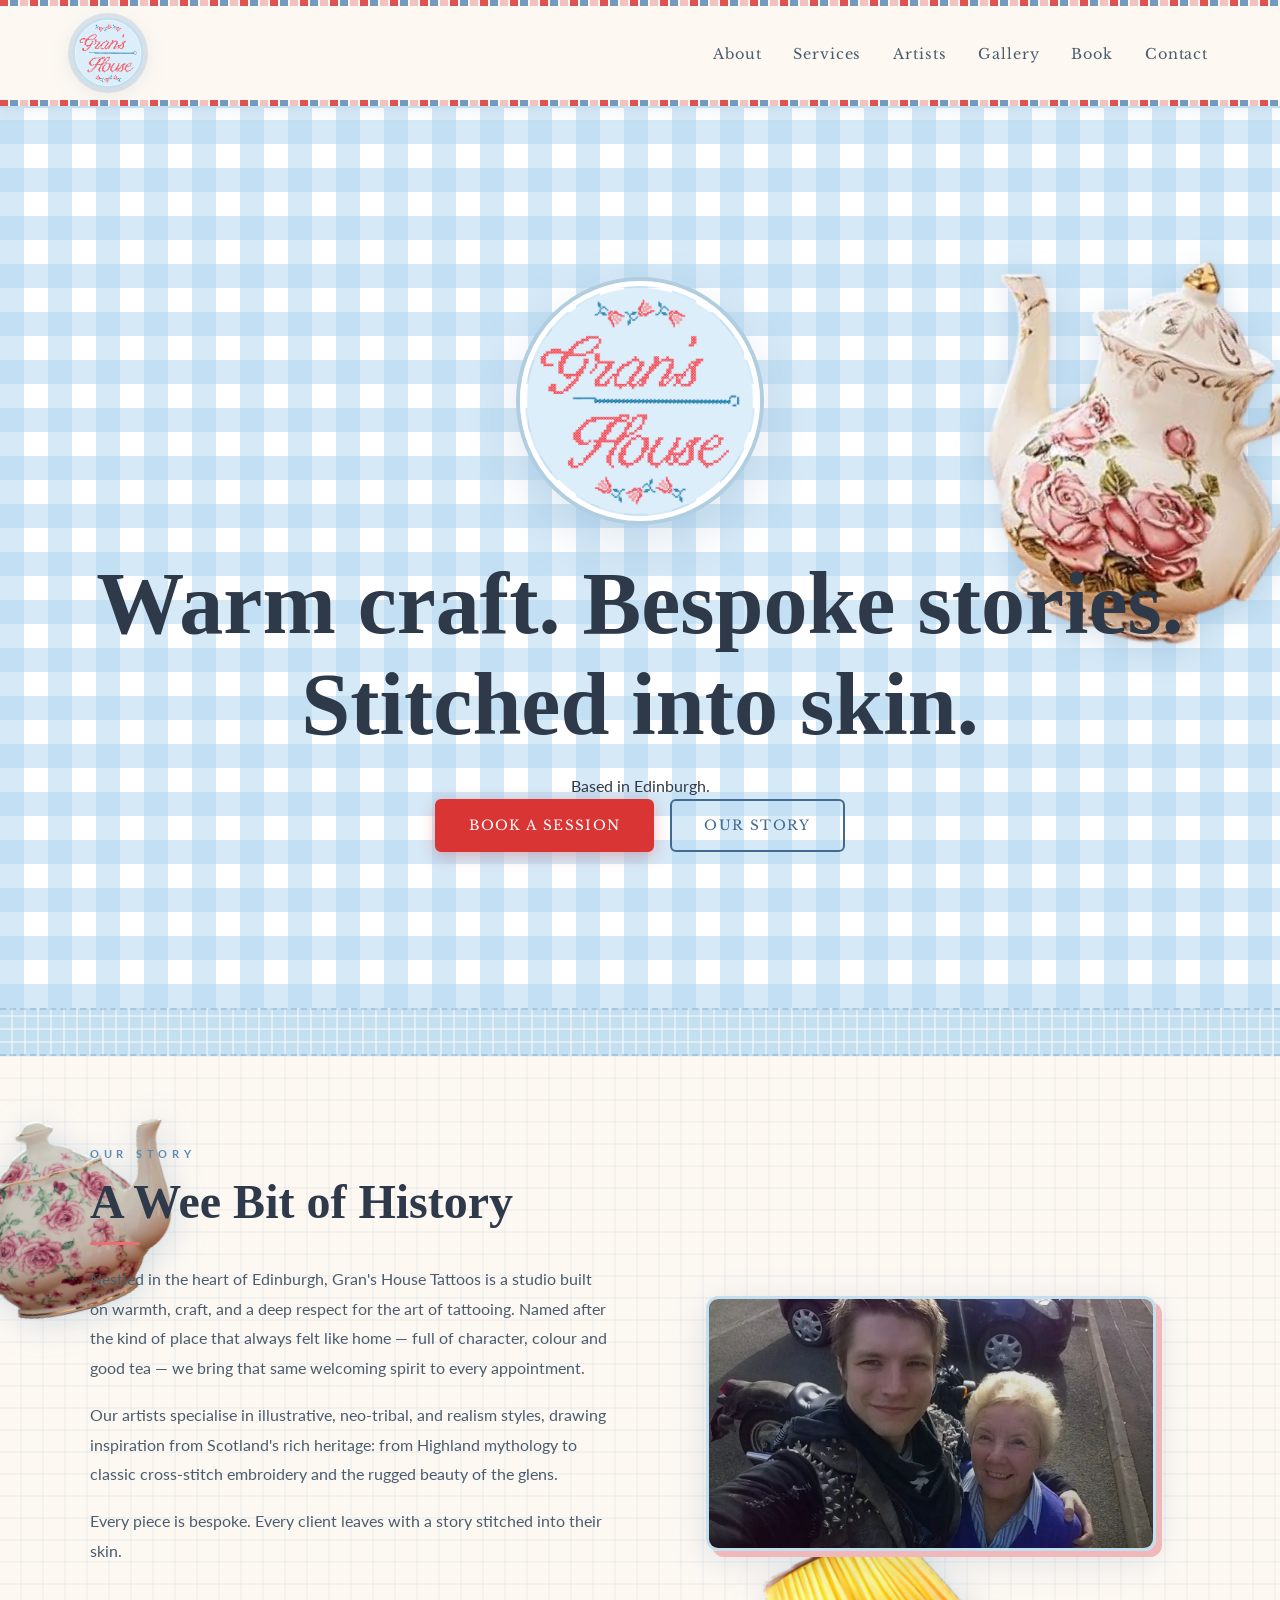
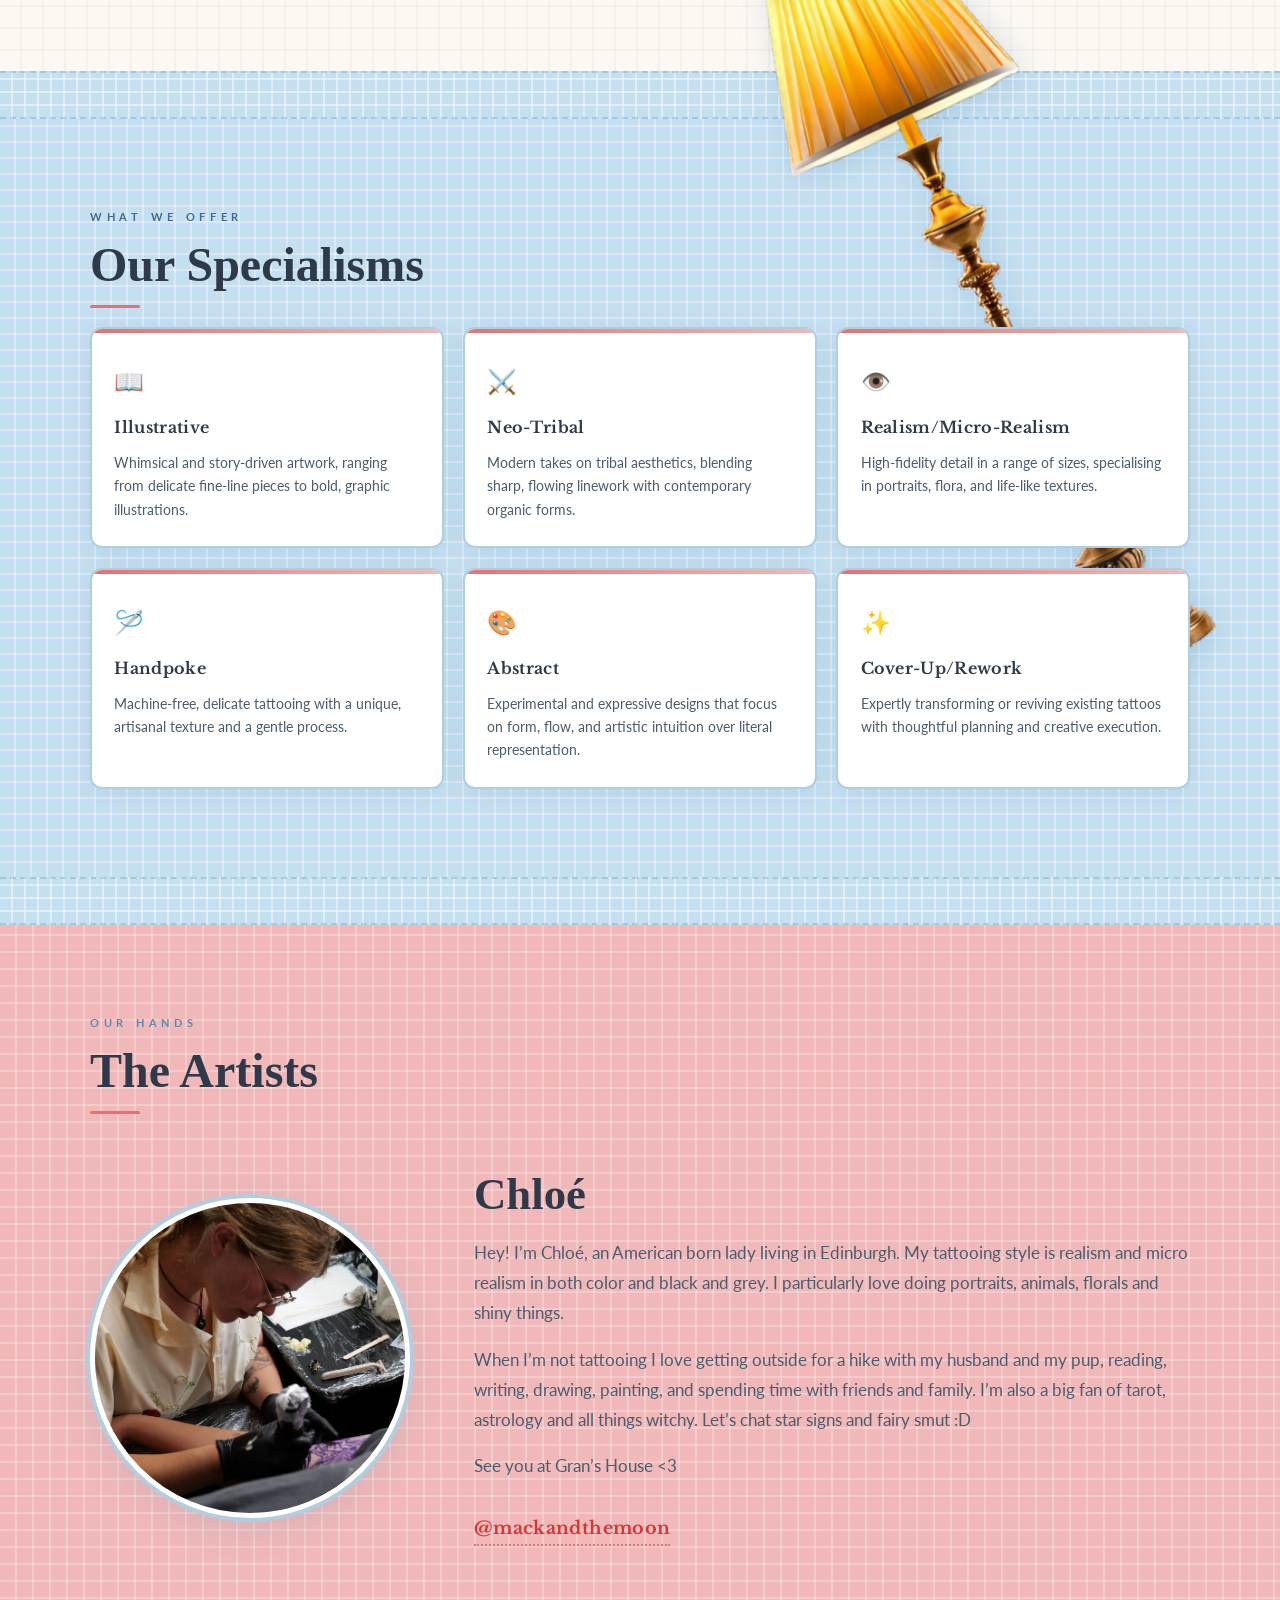
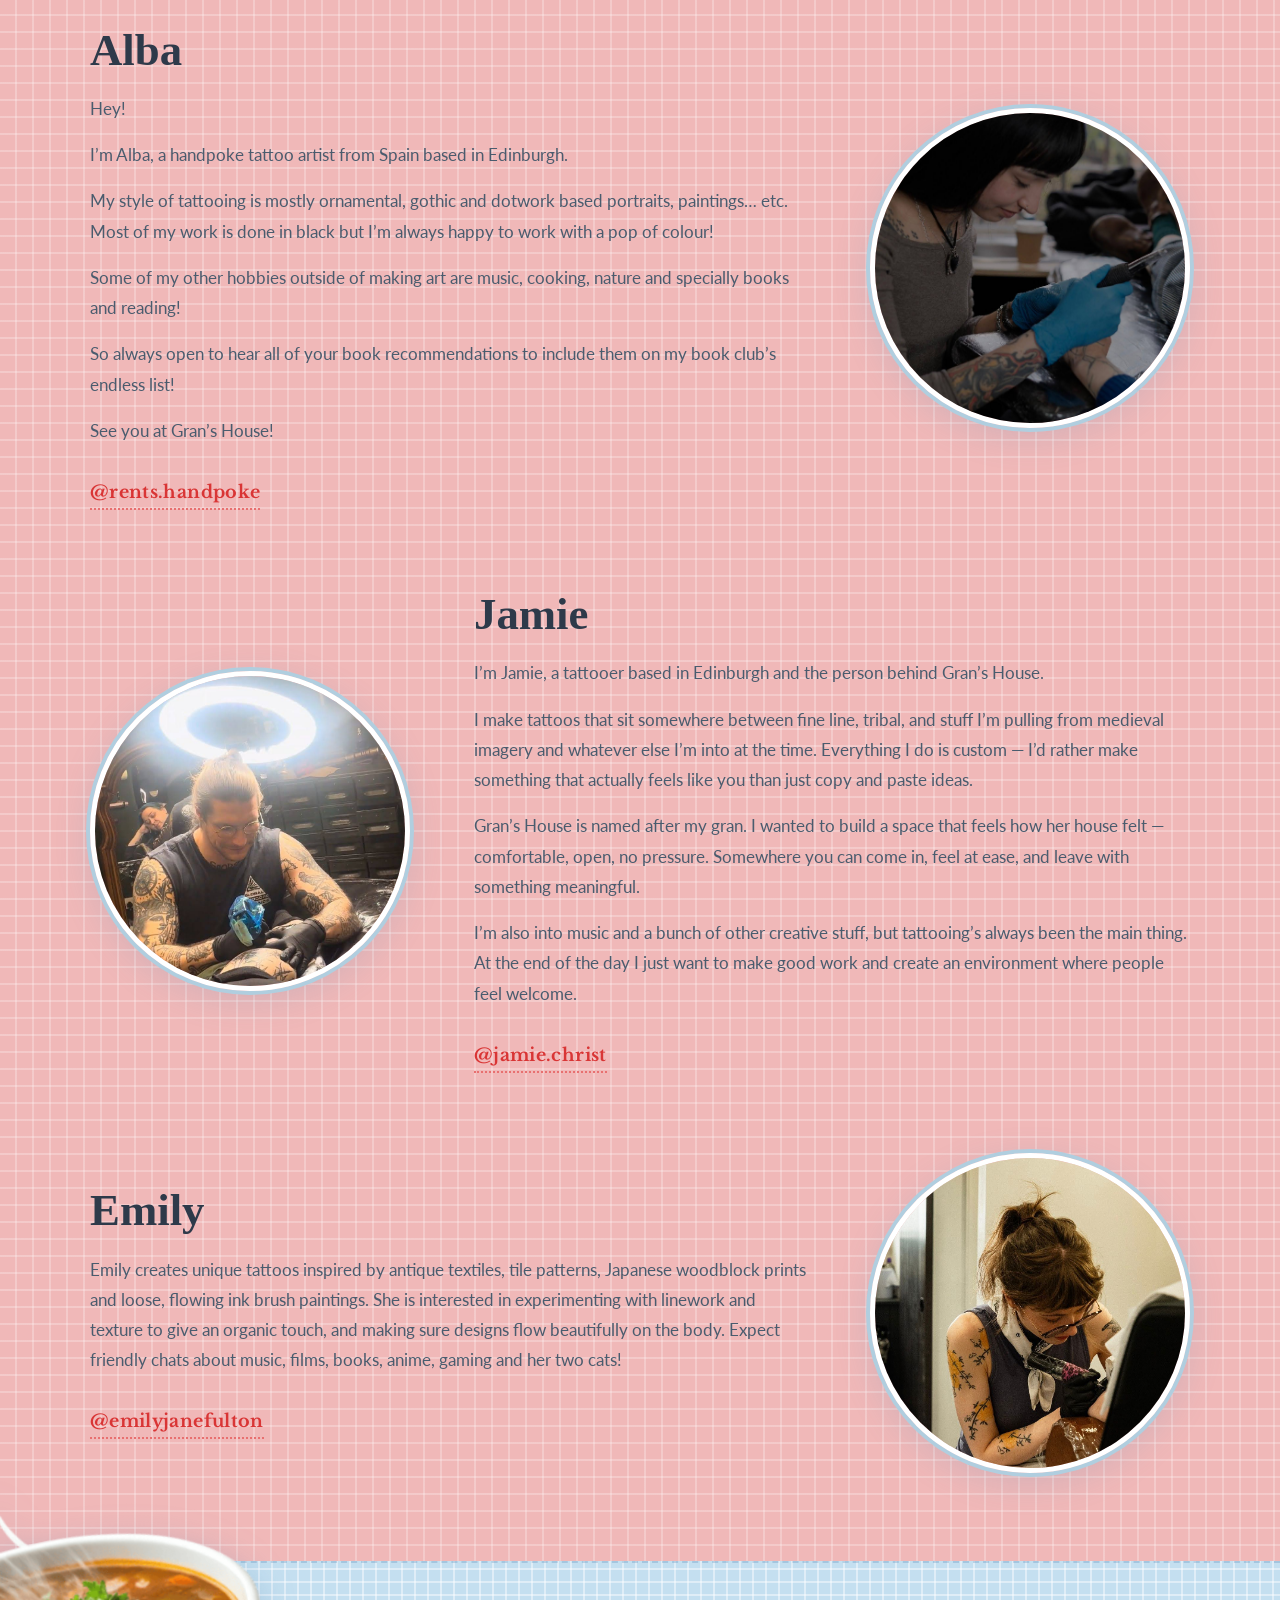
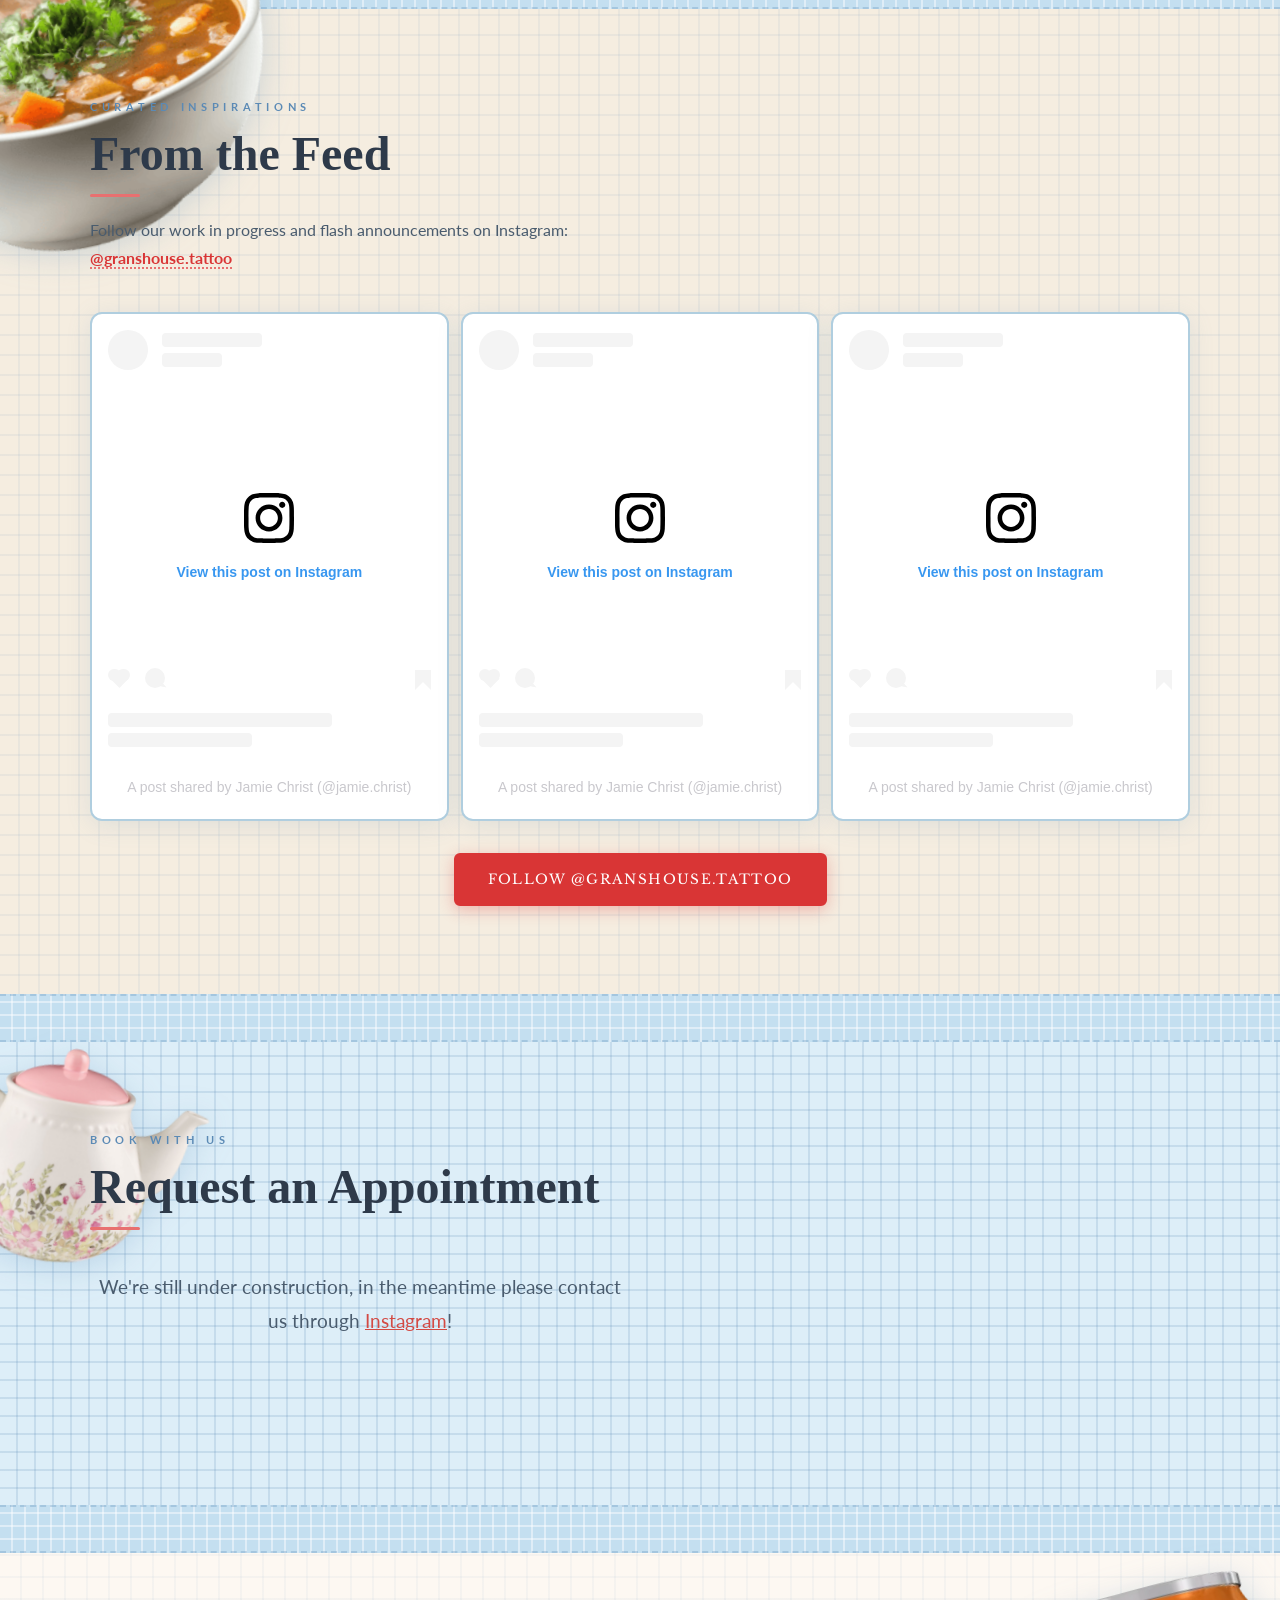
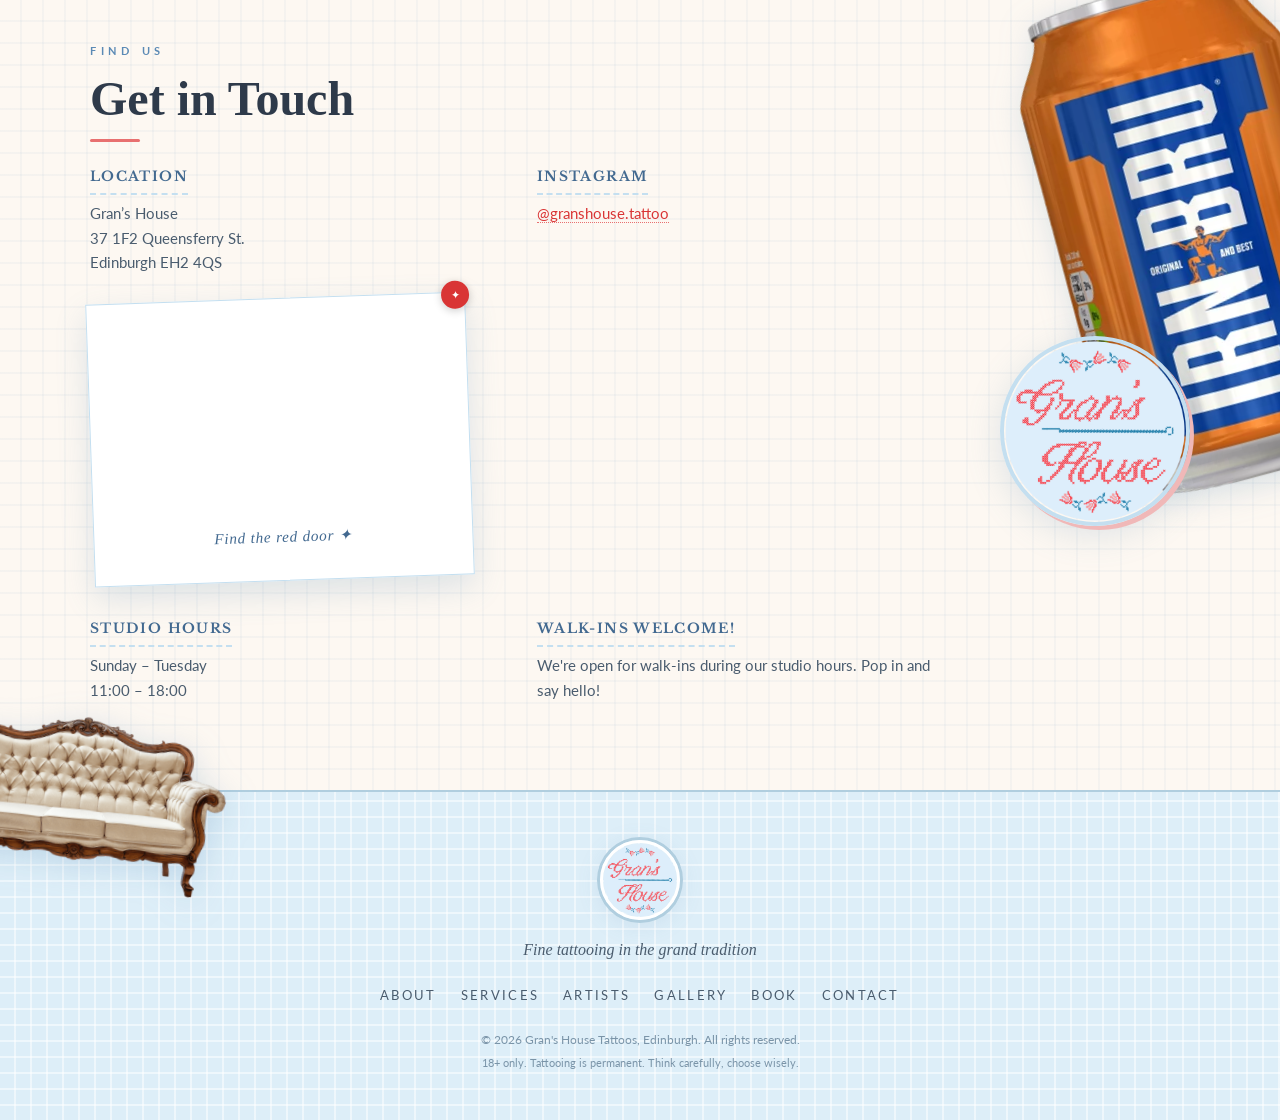
==== commit 5cda0c71: "removed form, added placeholder text" ====
--- a/index.html
+++ b/index.html
@@ -34,7 +34,7 @@
         <li><a href="#services">Services</a></li>
         <li><a href="#artists">Artists</a></li>
         <li><a href="#gallery">Gallery</a></li>
-        <li><a href="booking.html">Book</a></li>
+        <li><a href="#booking">Book</a></li>
         <li><a href="#contact">Contact</a></li>
       </ul>
     </nav>
@@ -50,7 +50,7 @@
         <li><a href="#services" class="mobile-nav-link">Services</a></li>
         <li><a href="#artists" class="mobile-nav-link">Artists</a></li>
         <li><a href="#gallery" class="mobile-nav-link">Gallery</a></li>
-        <li><a href="booking.html" class="mobile-nav-link">Book</a></li>
+        <li><a href="#booking" class="mobile-nav-link">Book</a></li>
         <li><a href="#contact" class="mobile-nav-link">Contact</a></li>
       </ul>
     </div>
@@ -66,7 +66,7 @@
         <h1 class="hero-title">Warm craft. Bespoke stories. Stitched into skin.</h1>
         <p class="hero-subtitle">Based in Edinburgh.</p>
         <div class="hero-cta">
-          <a href="booking.html" class="btn btn-primary">Book a Session</a>
+          <a href="#booking" class="btn btn-primary">Book a Session</a>
           <a href="#about" class="btn btn-outline">Our Story</a>
         </div>
       </div>
@@ -604,118 +604,20 @@
   <!-- GINGHAM DIVIDER -->
   <div class="gingham-divider" aria-hidden="true"></div>
 
-<<<<<<< HEAD
-=======
   <!-- BOOKING -->
   <section class="section booking-section" id="booking">
     <!-- BREAKING THE GRID: teapot 3 -->
-    <img src="assets/images/side-elements/teapot-3.png" class="btg-teapot btg-teapot--booking" aria-hidden="true"
-      alt="" />
+    <img src="assets/images/side-elements/teapot-3.png" class="btg-teapot btg-teapot--booking" aria-hidden="true" alt="" />
     <div class="container booking-container">
       <div class="section-label">Book With Us</div>
       <h2 class="section-title">Request an Appointment</h2>
-      <p class="section-intro">Fill in the form below and we'll be in touch within 48 hours to discuss your idea,
-        sizing, placement and pricing.</p>
-
-
-      <form action="https://formsubmit.co/gran@tattoosatgranshouse.com" method="POST">
-
-        <!-- Formspree configuration -->
-        <input type="hidden" name="_subject" value="New Tattoo Enquiry – Gran's House">
-
-        <!-- Row 1: Name and Email -->
-        <div class="form-row">
-          <div class="form-group">
-            <label for="name">Your Name</label>
-            <input type="text" id="name" name="name" placeholder="e.g. Morag MacPherson" required />
-          </div>
-          <div class="form-group">
-            <label for="email">Email Address</label>
-            <input type="email" id="email" name="email" placeholder="you@example.com" required />
-          </div>
-        </div>
-
-        <!-- Row 2: Artist and Size -->
-        <div class="form-row">
-          <div class="form-group">
-            <label for="artist">Pick an Artist</label>
-            <select id="artist" name="artist" required>
-              <option value="">Select an artist…</option>
-              <option value="Chloé">Chloé</option>
-              <option value="Alba">Alba</option>
-              <option value="Jamie">Jamie</option>
-              <option value="Emily">Emily</option>
-              <option value="Not sure">Not sure / Please recommend</option>
-            </select>
-          </div>
-          <div class="form-group">
-            <label for="size">Approximate Size (inches)</label>
-            <input type="text" id="size" name="size" placeholder="e.g. 6x9, 2x3 inches…" required />
-          </div>
-        </div>
-
-        <!-- Row 3: Style and Placement -->
-        <div class="form-row">
-          <div class="form-group">
-            <label for="style">Tattoo Style</label>
-            <select id="style" name="style">
-              <option value="">Select a style…</option>
-              <option value="Illustrative">Illustrative</option>
-              <option value="Neo-Tribal">Neo-Tribal</option>
-              <option value="Realism">Realism/Micro-Realism</option>
-              <option value="Handpoke">Handpoke</option>
-              <option value="Abstract">Abstract</option>
-              <option value="Cover-Up">Cover-Up/Rework</option>
-              <option value="Other">Other / Not Sure</option>
-            </select>
-          </div>
-          <div class="form-group">
-            <label for="placement">Placement</label>
-            <input type="text" id="placement" name="placement" placeholder="e.g. Lower back, forearm, foot…" required />
-          </div>
-        </div>
-
-        <!-- Row 4: Date and Time Preference -->
-        <div class="form-row">
-          <div class="form-group">
-            <label for="date">Preferred Date</label>
-            <input type="date" id="date" name="preferred_date" required>
-          </div>
-          <div class="form-group">
-            <label for="time">Preferred Time</label>
-            <select id="time" name="time_preference" required>
-              <option value="">Select a time…</option>
-              <option value="Early">Early</option>
-              <option value="Afternoon">Afternoon</option>
-              <option value="All Day">All Day</option>
-            </select>
-          </div>
-        </div>
-
-        <!-- Row 5: Instagram -->
-        <div class="form-group">
-          <label for="instagram">Instagram Username/Link</label>
-          <input type="text" id="instagram" name="instagram" placeholder="@username or link" />
-        </div>
-
-        <!-- Description (Full Width) -->
-        <div class="form-group full">
-          <label for="description">Describe Your Idea</label>
-          <textarea id="description" name="description" rows="5"
-            placeholder="Tell us about your concept, references, and any relevant details…" required></textarea>
-        </div>
-
-        <div class="form-submit">
-          <button type="submit">Send Enquiry</button>
-        </div>
-
-      </form>
+      
+      <p class="section-intro" style="text-align: center; margin-top: 40px; font-size: 1.2rem; margin-bottom: 80px;">We're still under construction, in the meantime please contact us through <a href="https://www.instagram.com/granshouse.tattoo" target="_blank" rel="noopener" style="color: var(--primary-color, #d34a44); text-decoration: underline;">Instagram</a>!</p>
     </div>
   </section>
 
   <!-- GINGHAM DIVIDER -->
   <div class="gingham-divider" aria-hidden="true"></div>
->>>>>>> parent of 2bc655c (added file upload)
 
   <!-- CONTACT -->
   <section class="section contact-section" id="contact">
@@ -772,7 +674,7 @@
         <a href="#services">Services</a>
         <a href="#artists">Artists</a>
         <a href="#gallery">Gallery</a>
-        <a href="booking.html">Book</a>
+        <a href="#booking">Book</a>
         <a href="#contact">Contact</a>
       </nav>
       <p class="footer-copy">© 2026 Gran's House Tattoos, Edinburgh. All rights reserved.</p>
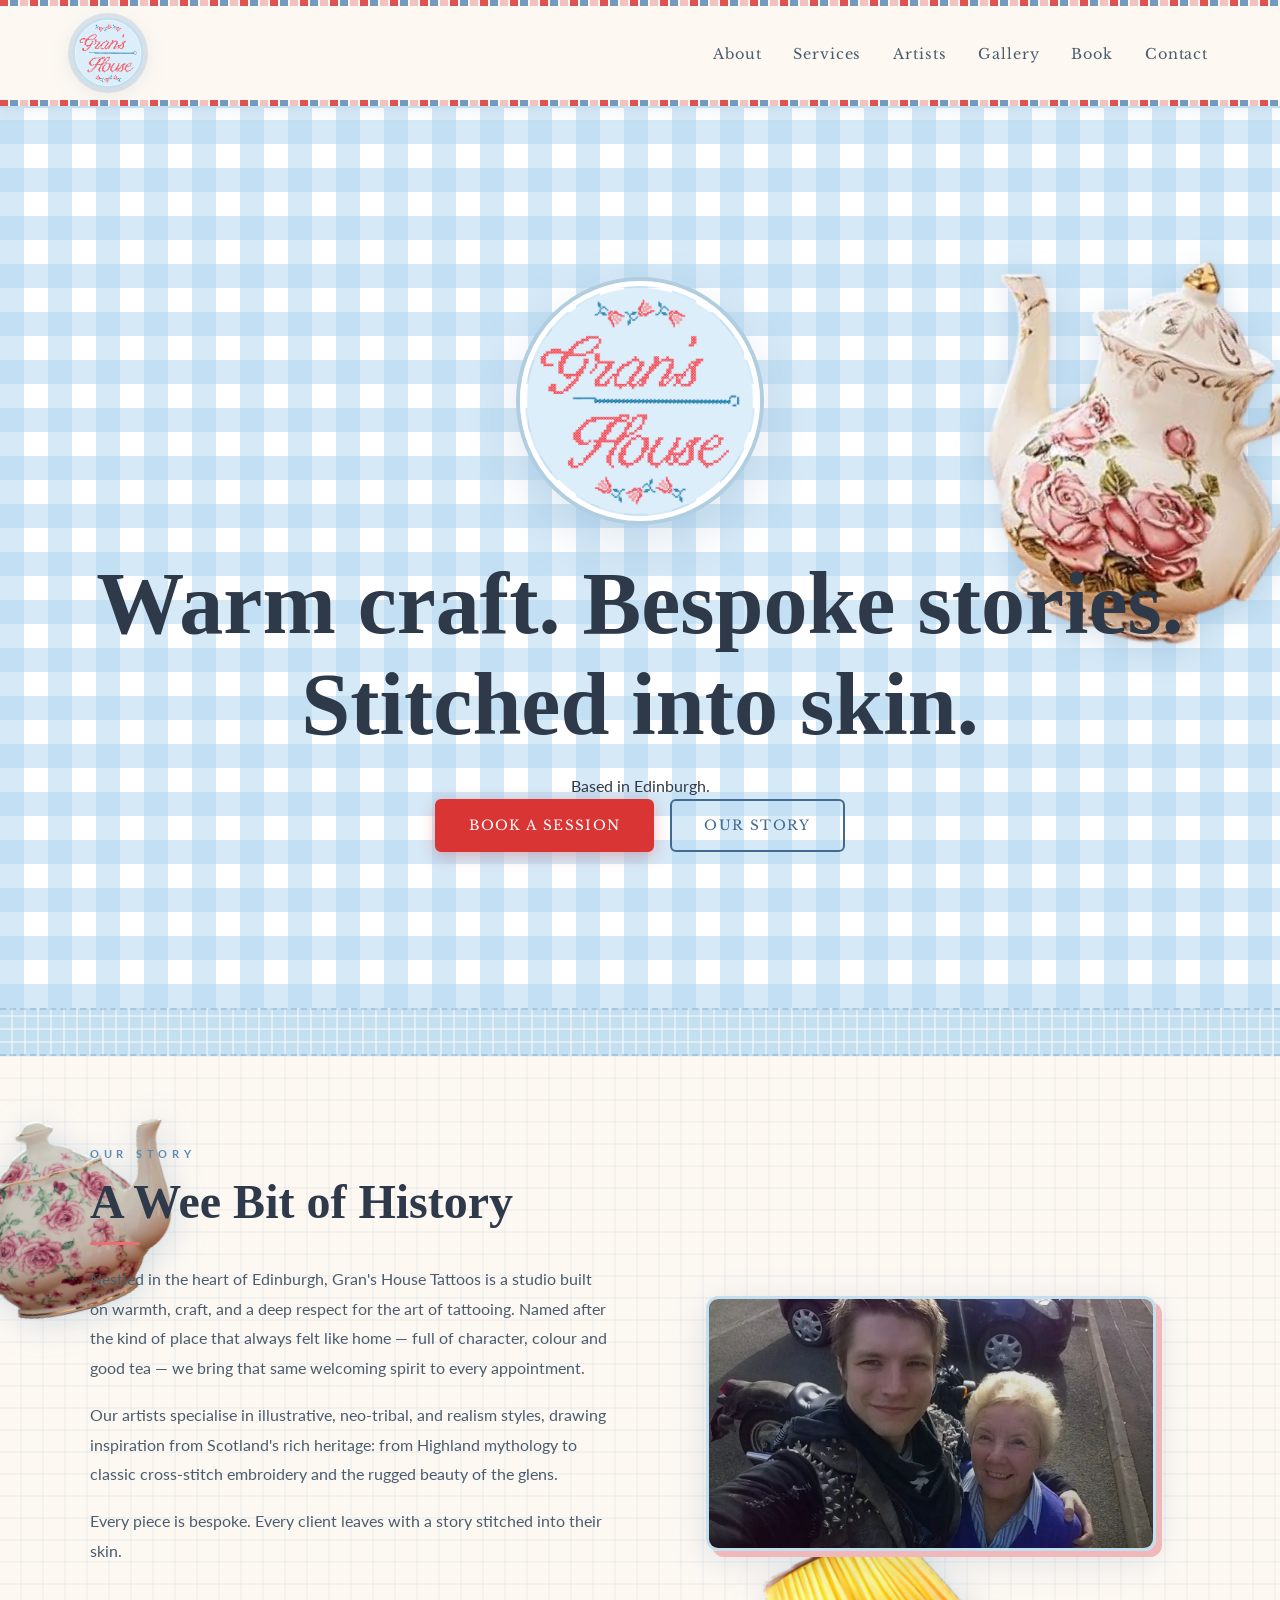
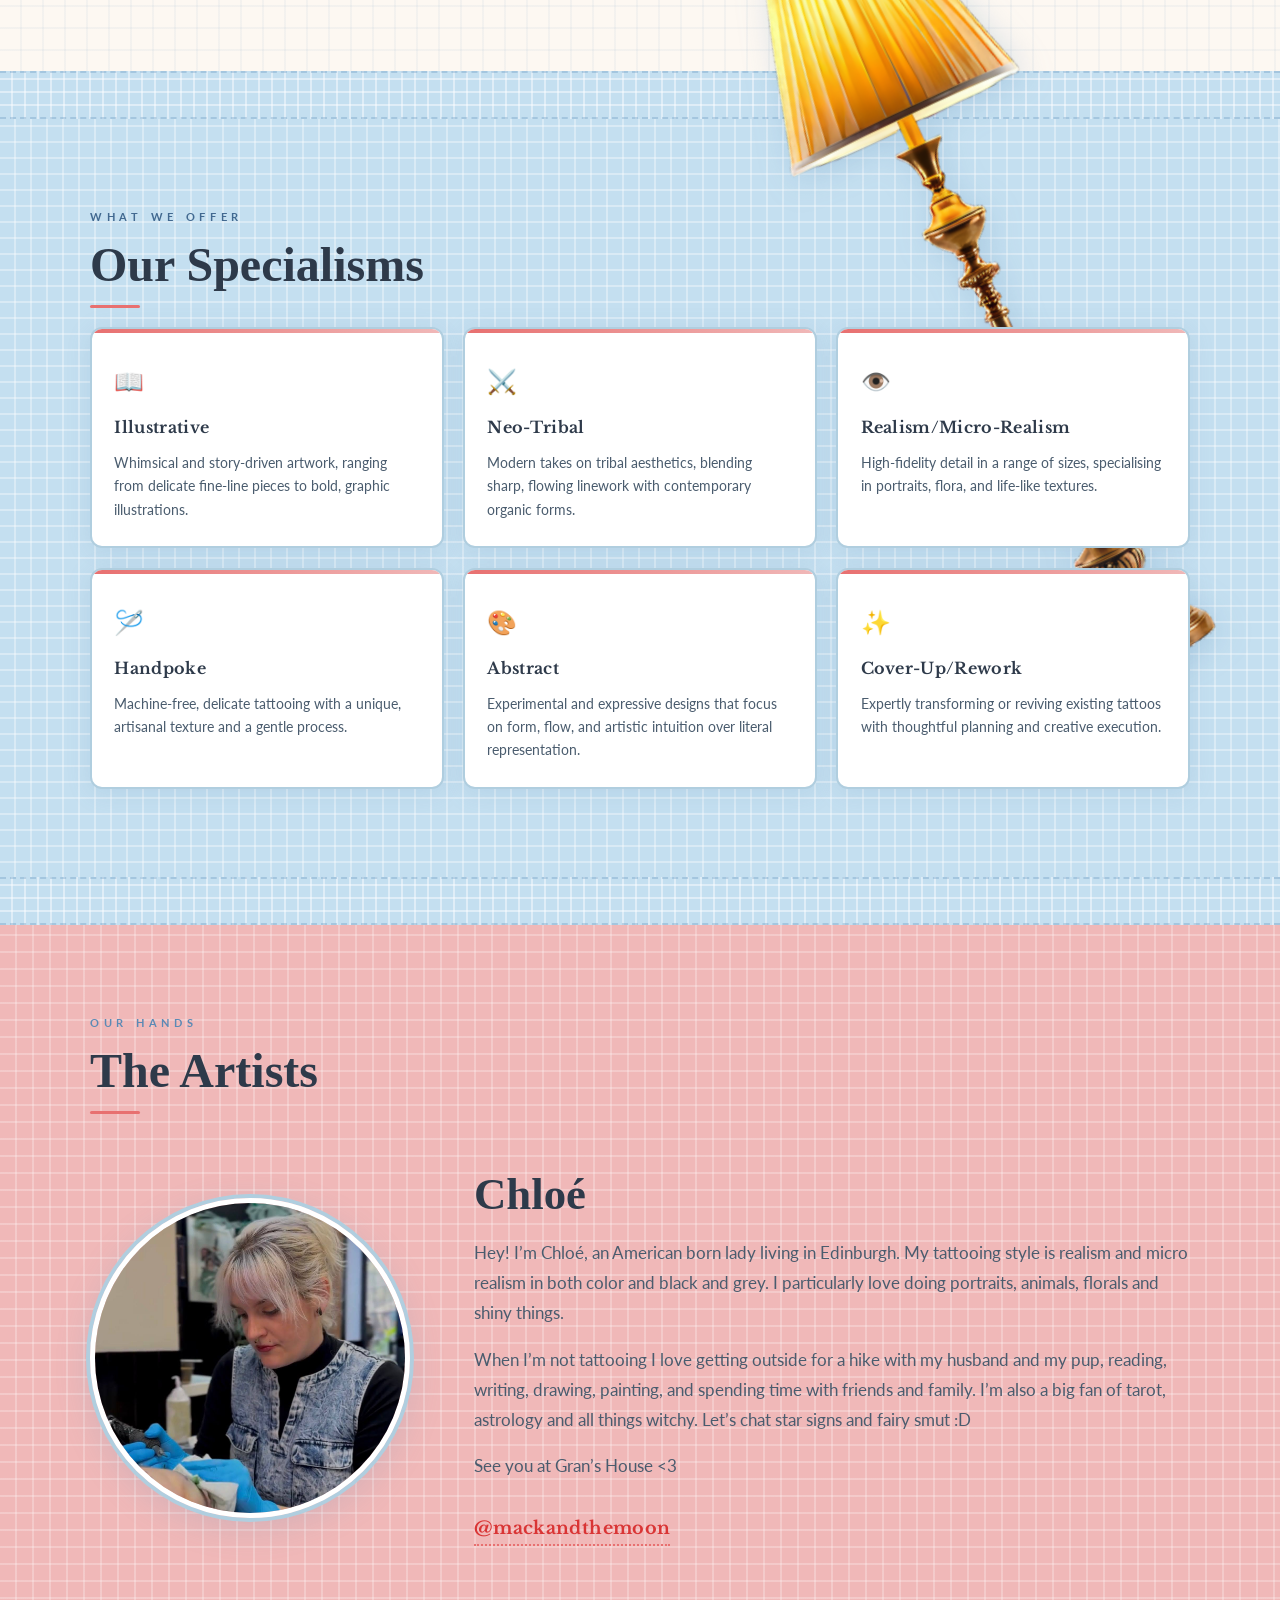
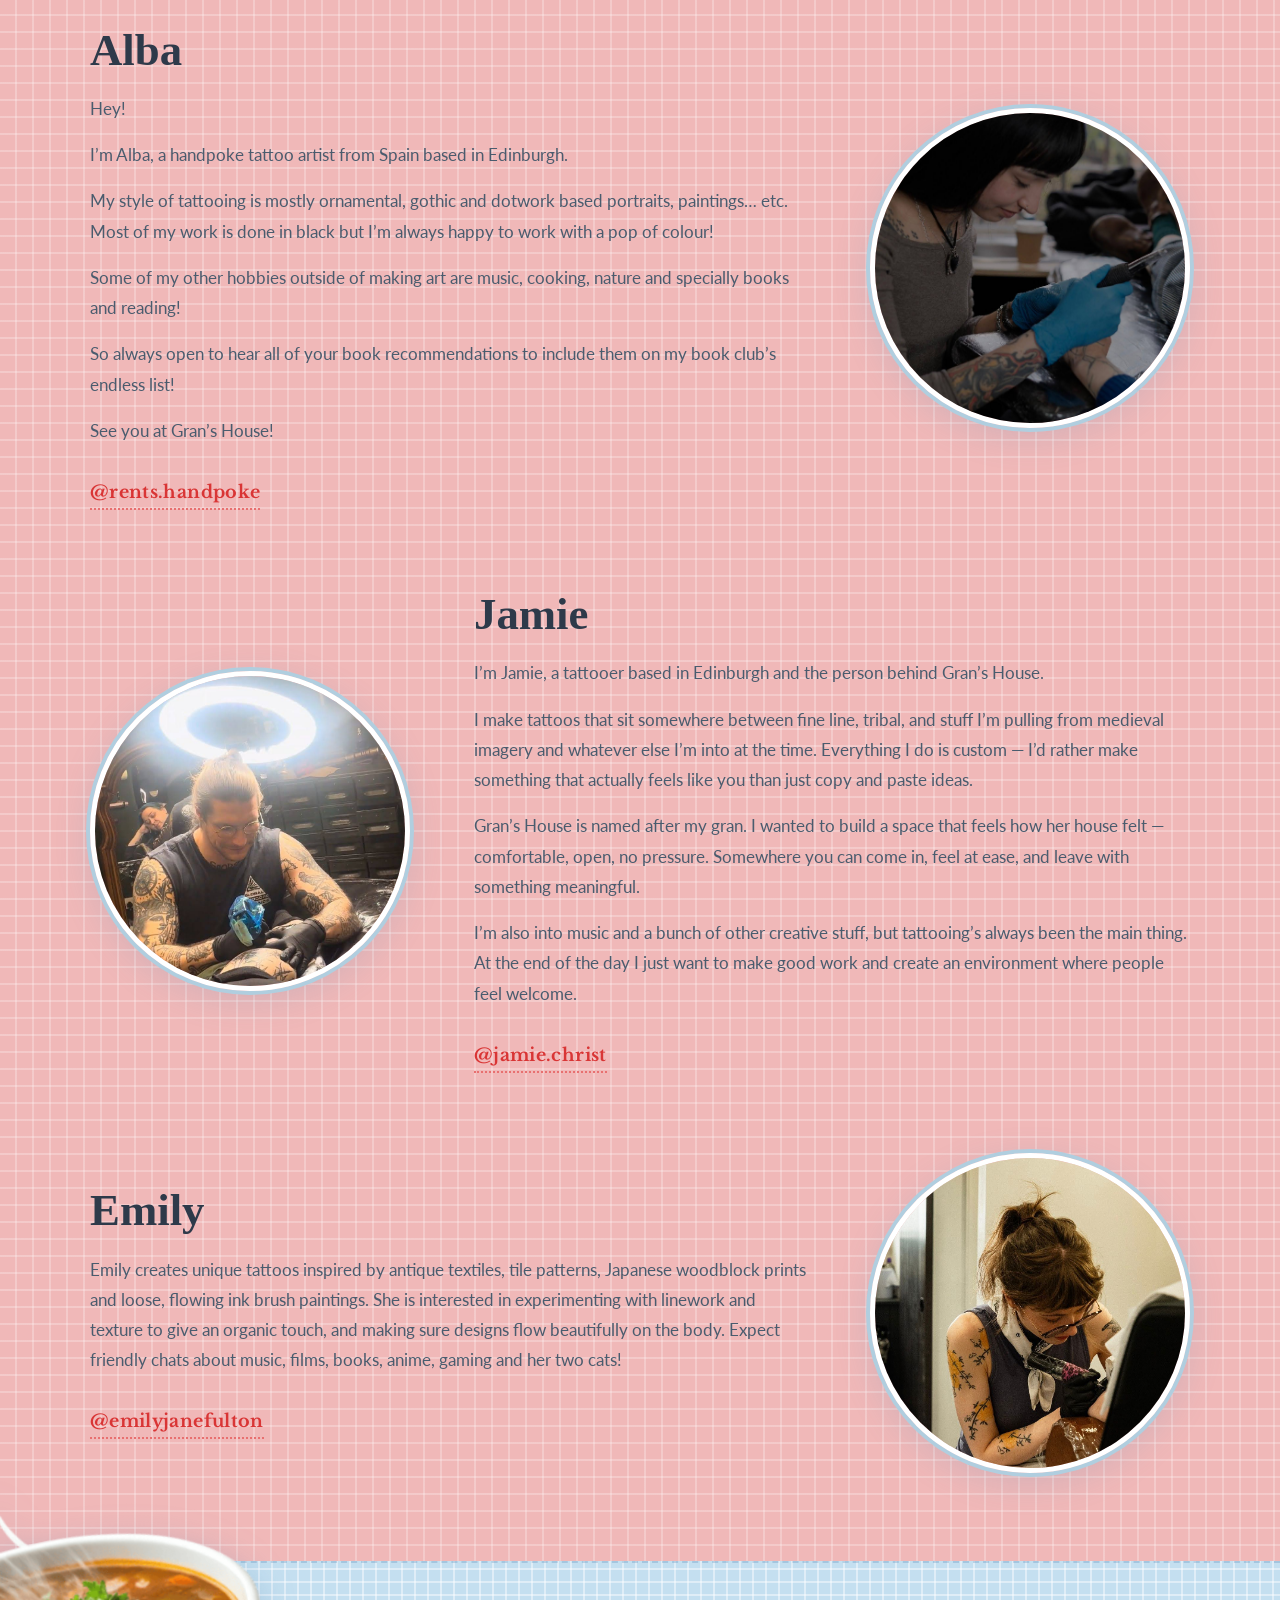
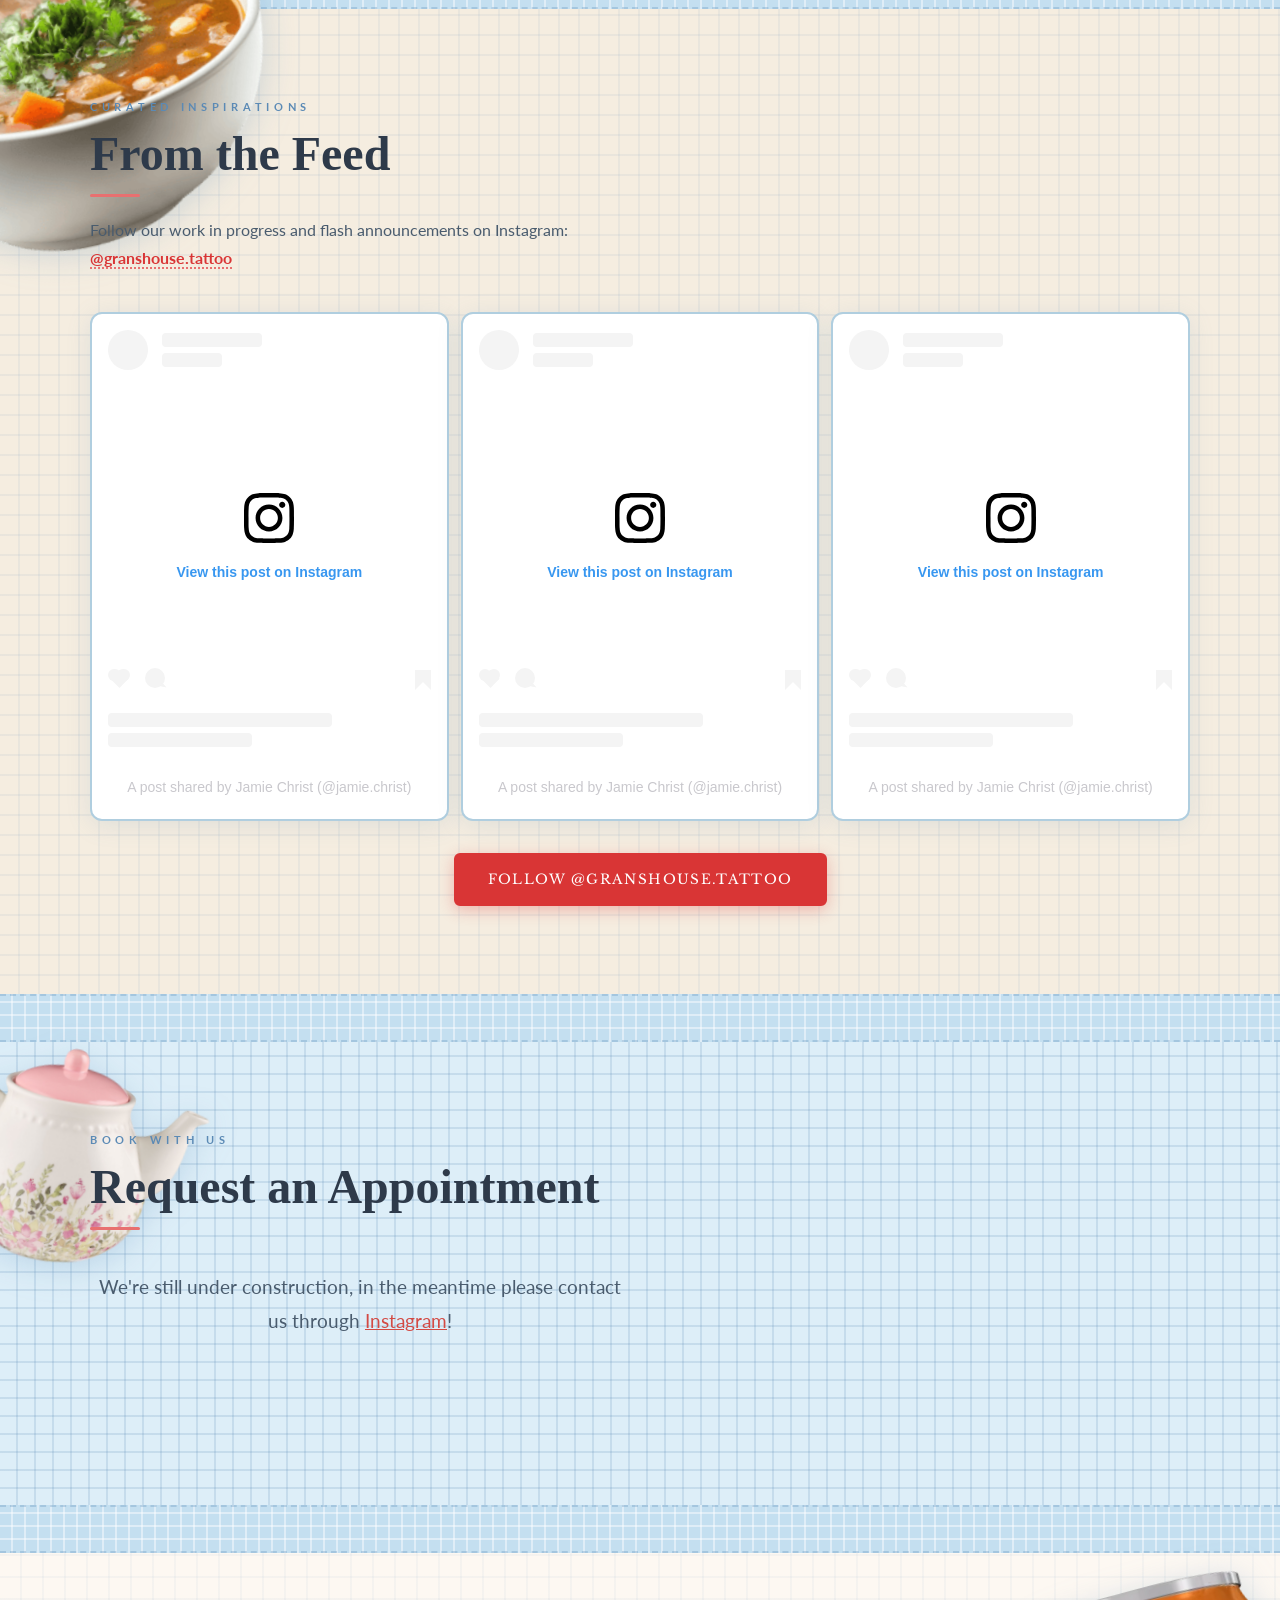
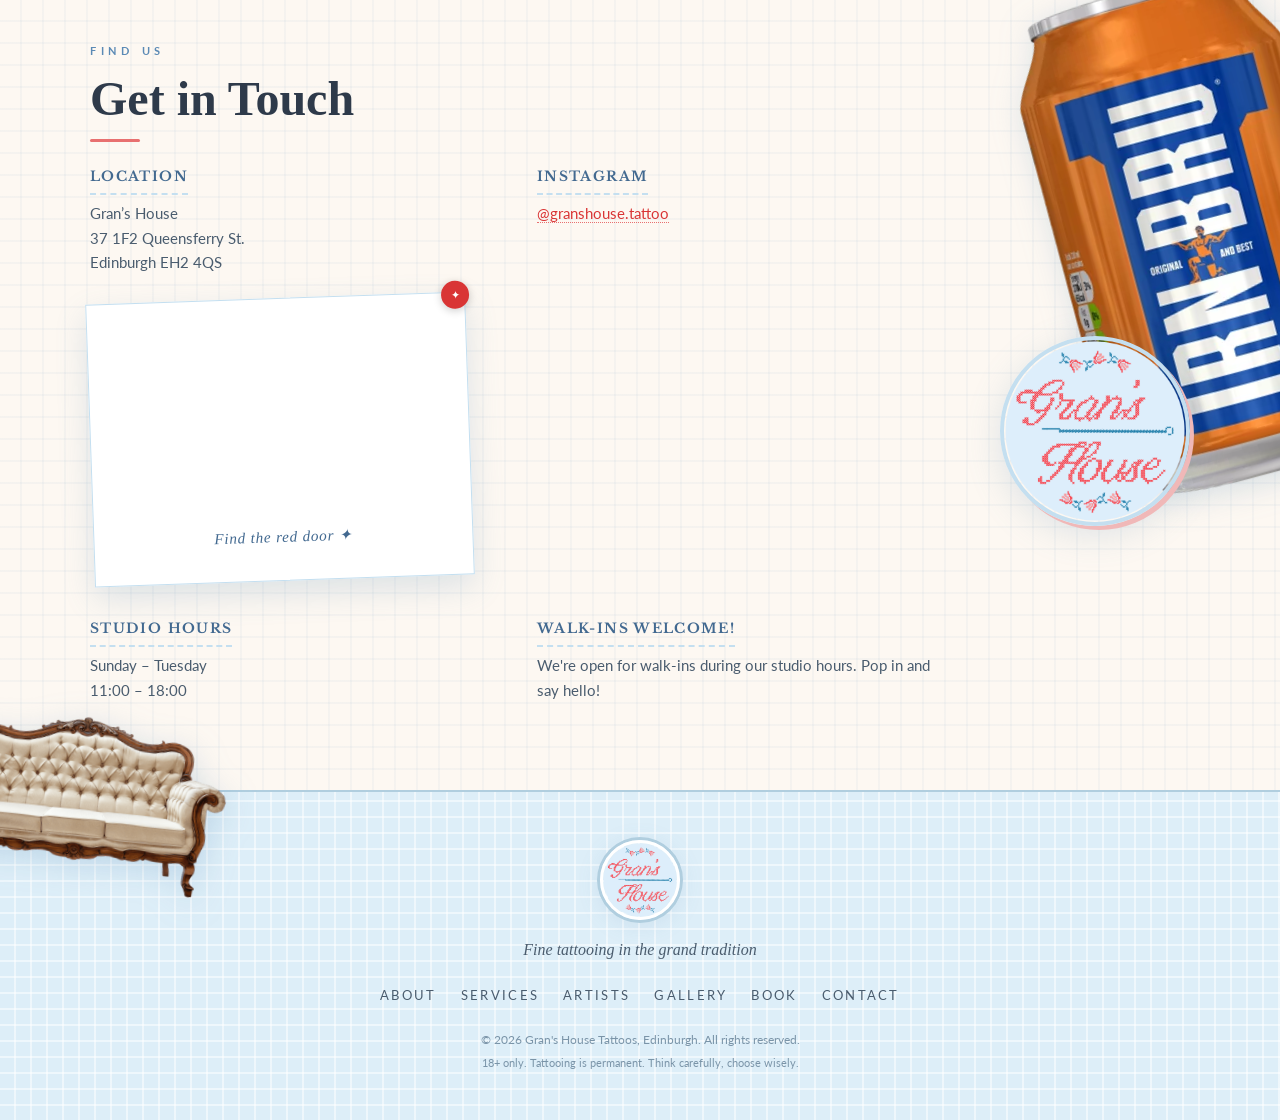
==== commit d3d23cc0: "fixed Chloe picture" ====
--- a/index.html
+++ b/index.html
@@ -165,7 +165,7 @@
         <!-- Chloé -->
         <div class="artist-card">
           <div class="artist-image-wrap">
-            <img src="Lily.jpg" alt="Chloé" class="artist-img">
+            <img src="Chloe.jpg" alt="Chloé" class="artist-img">
           </div>
           <div class="artist-info">
             <h3>Chloé</h3>
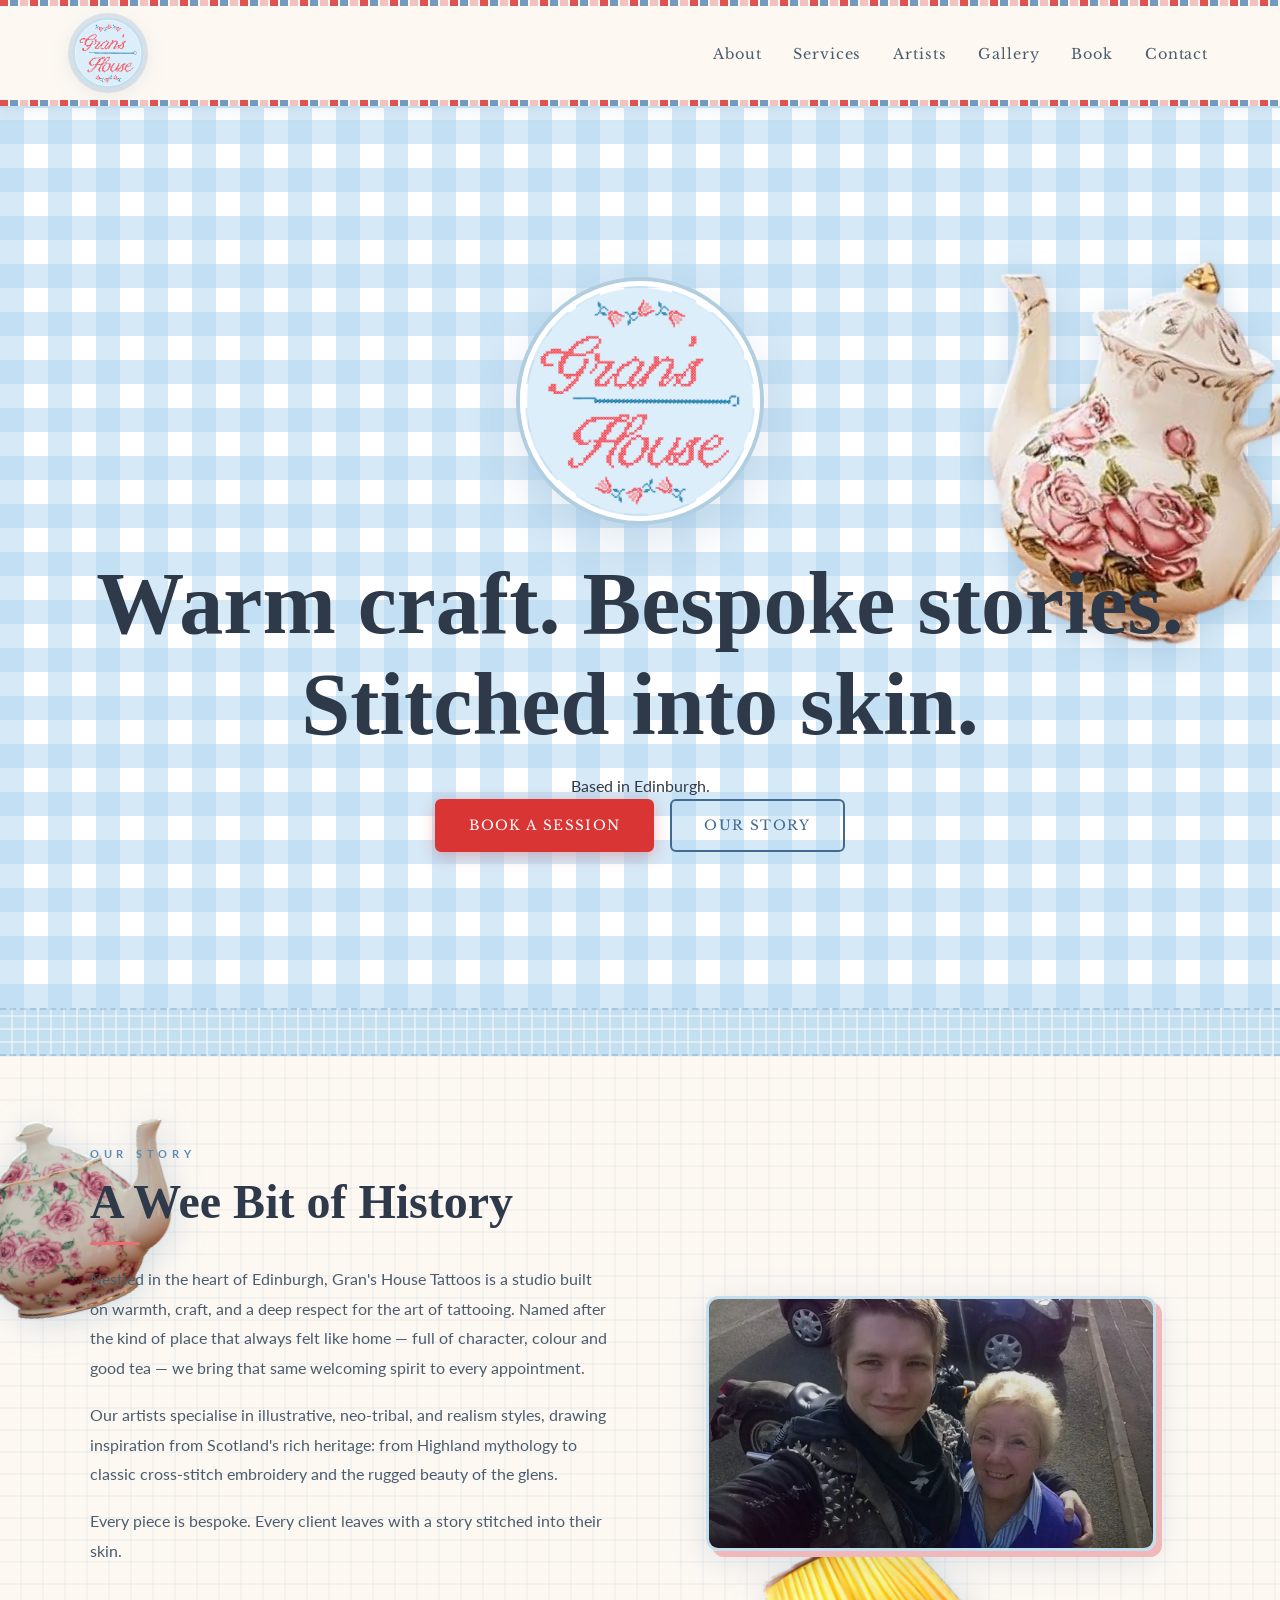
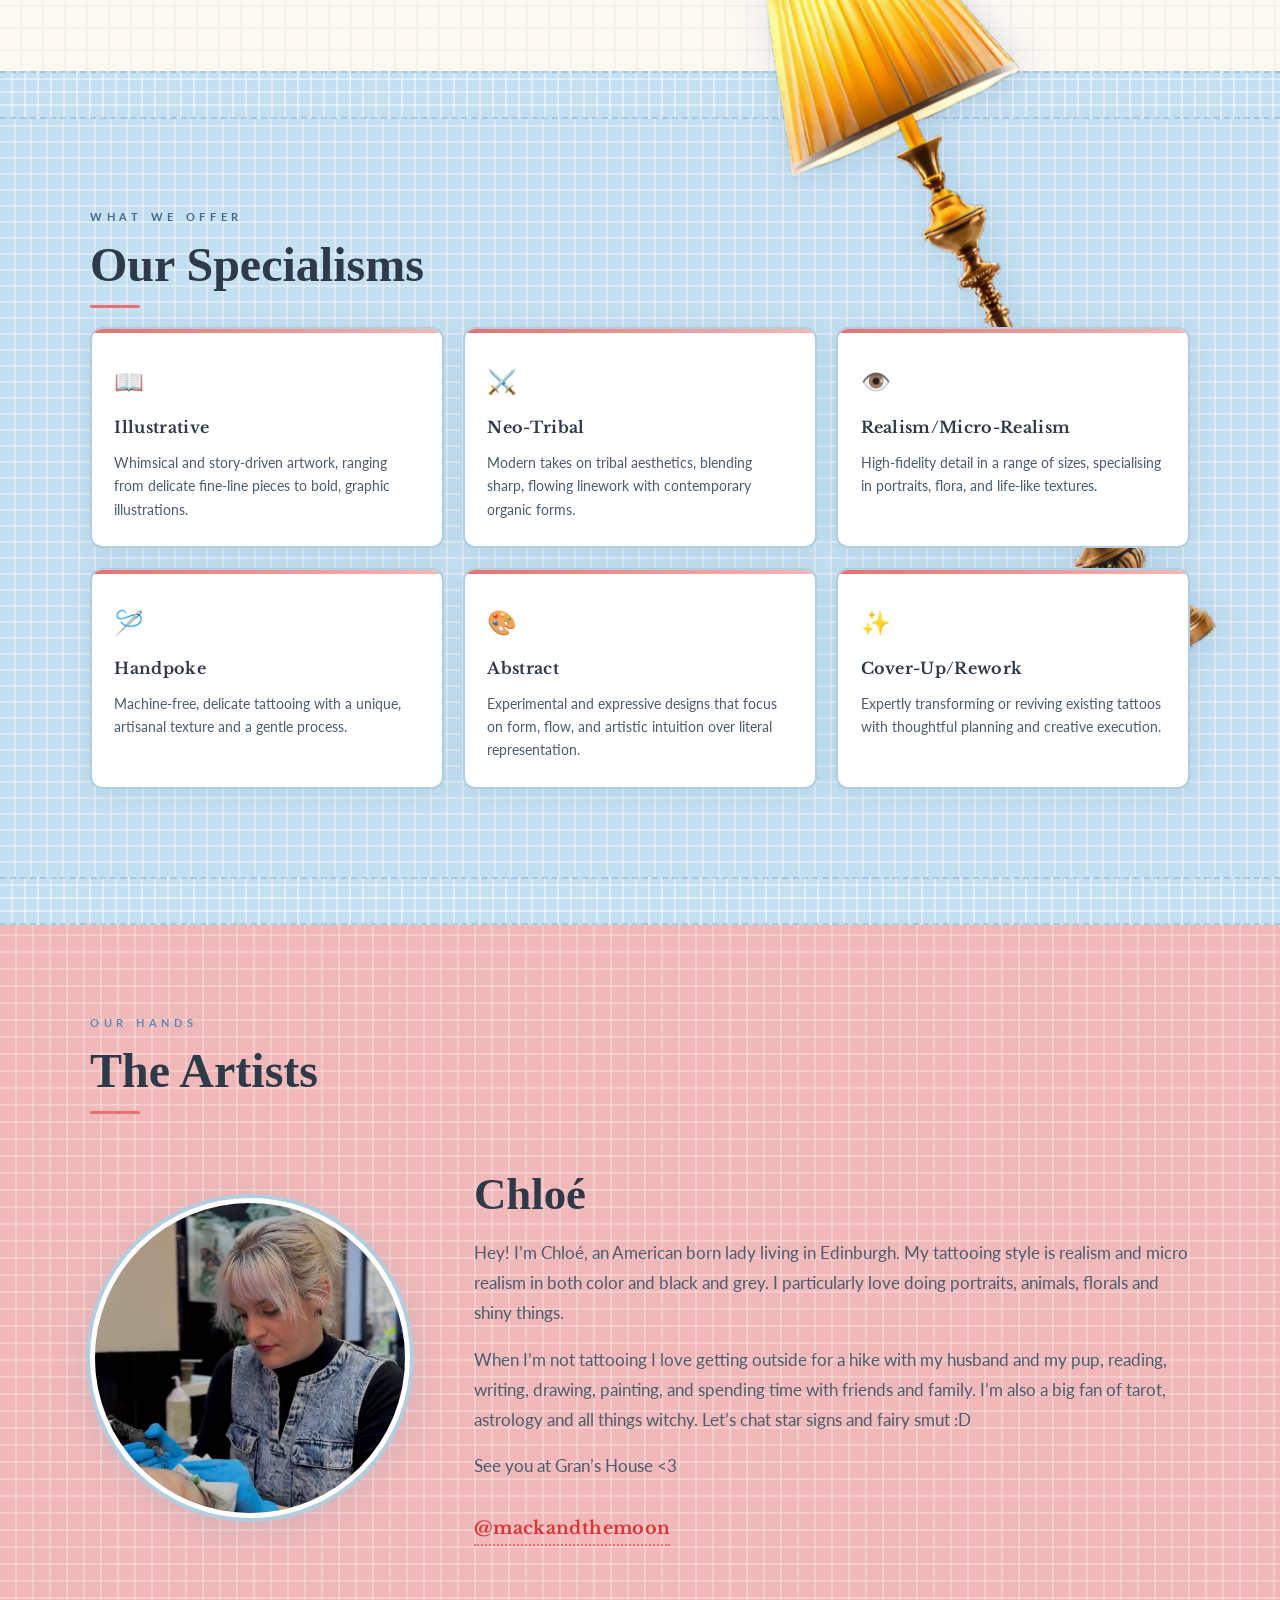
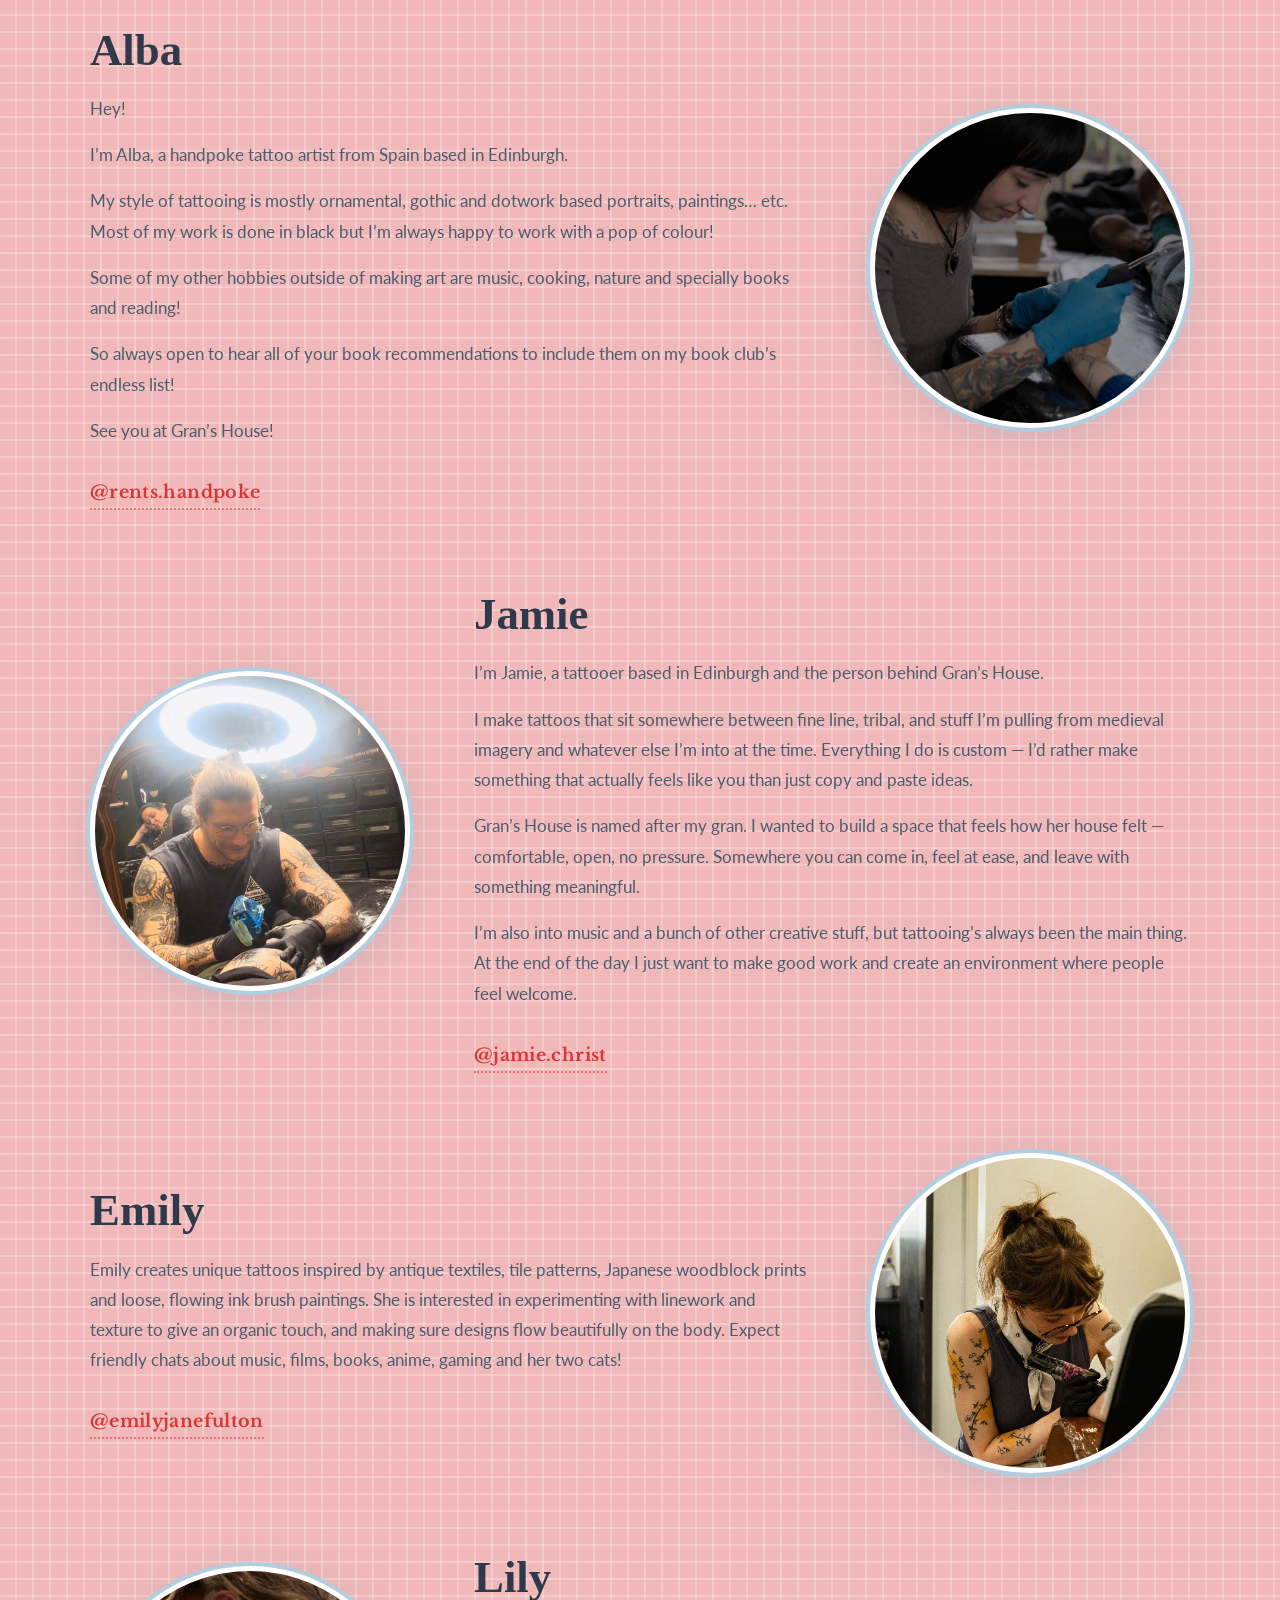
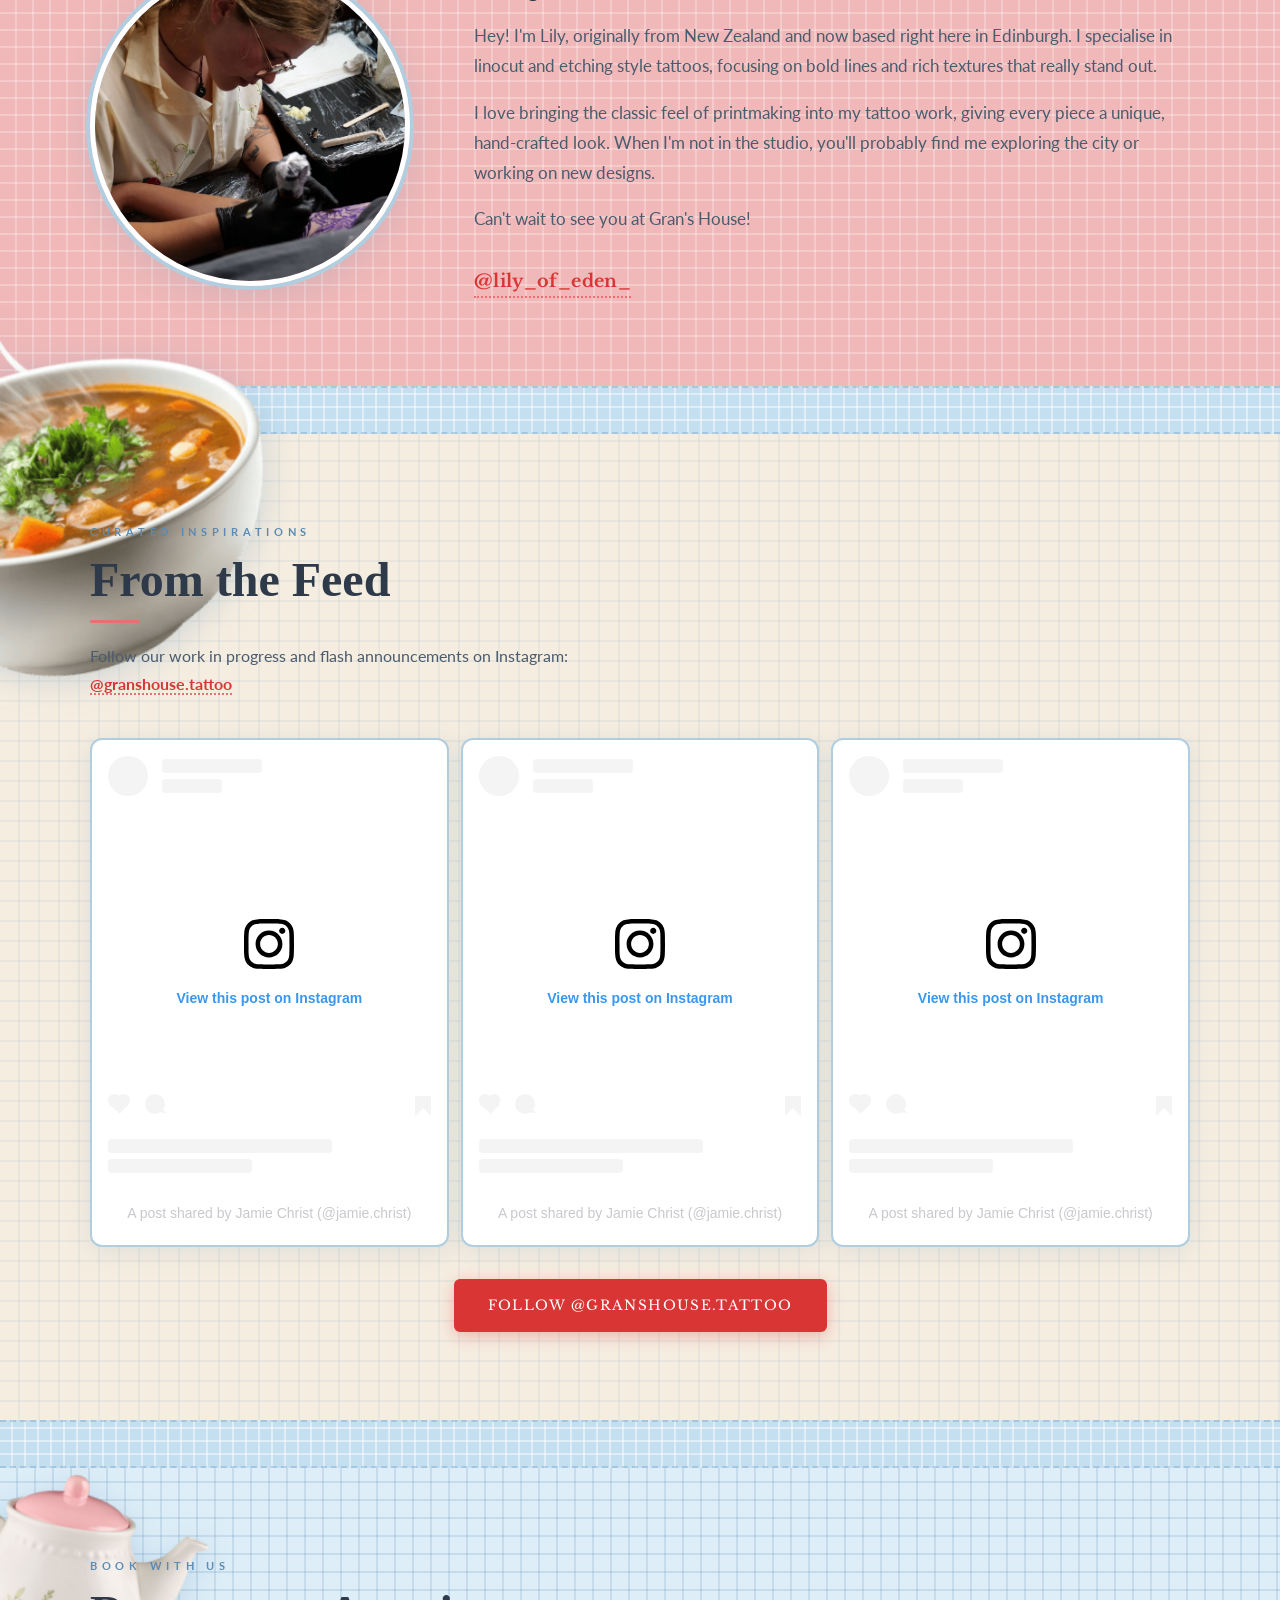
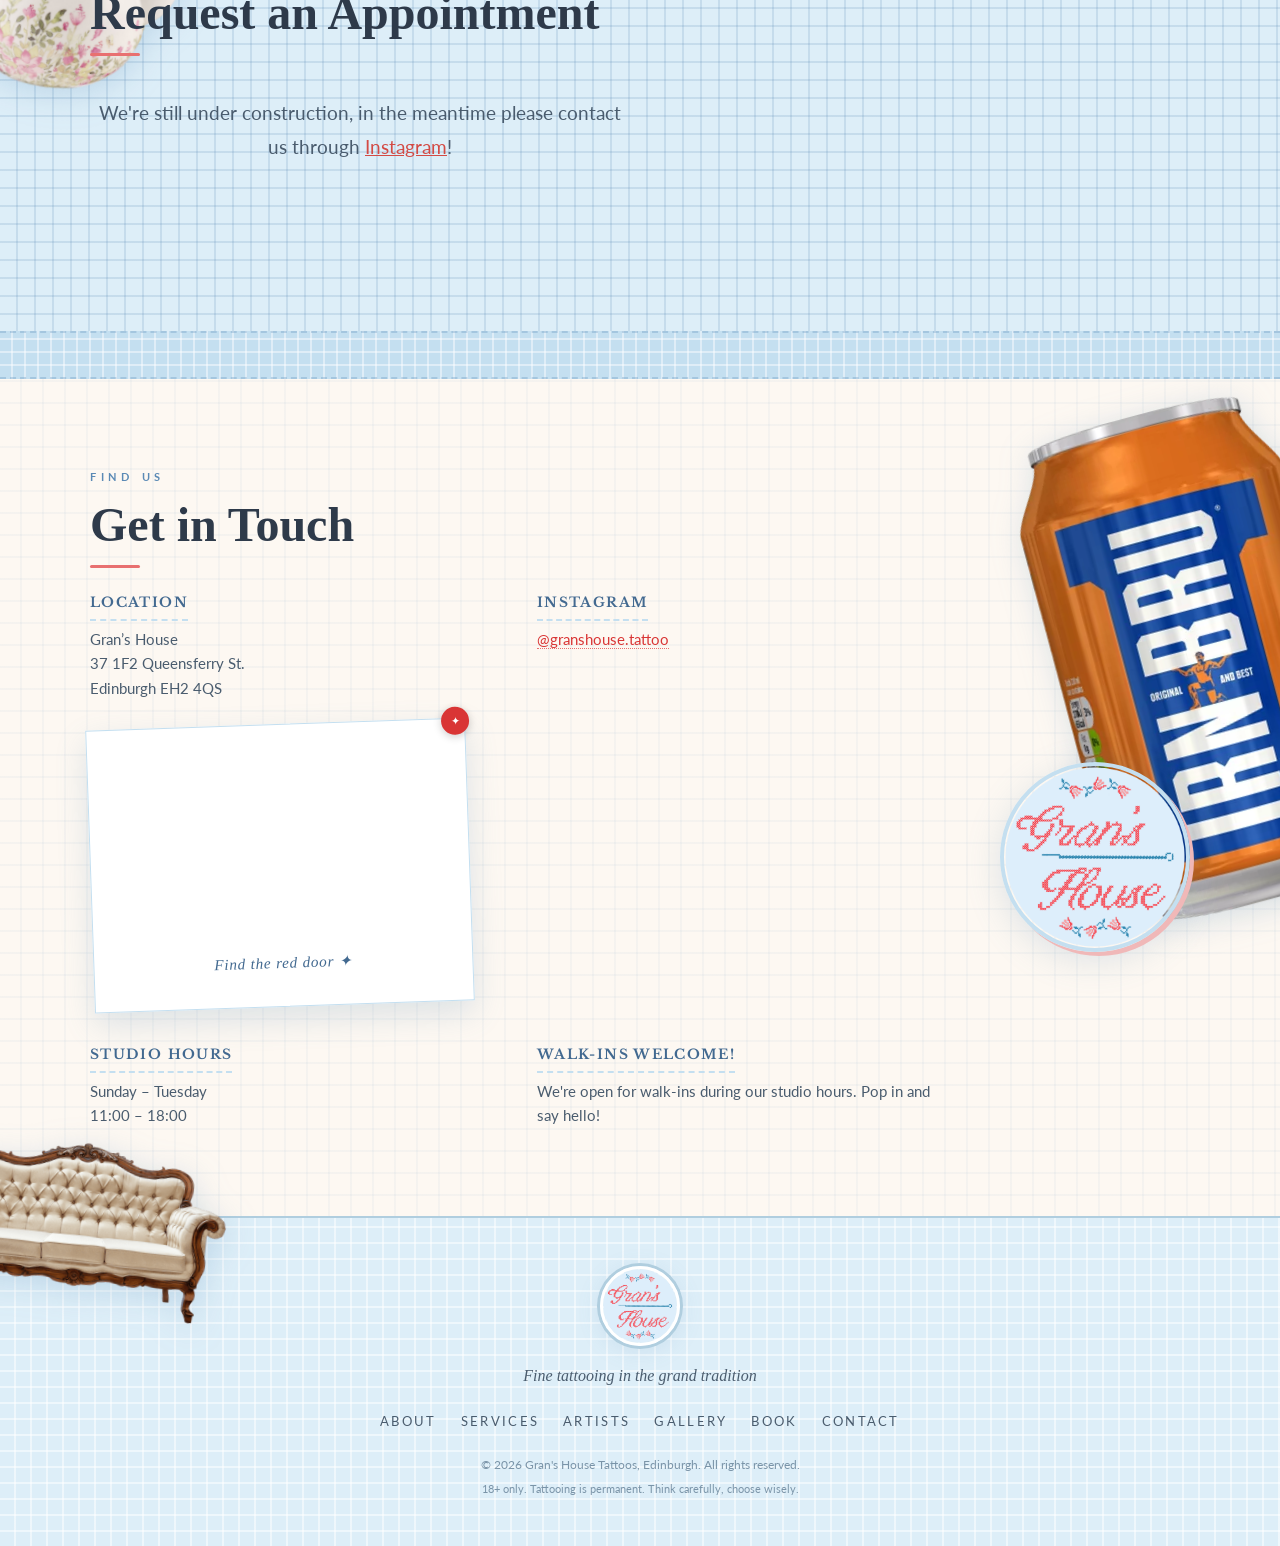
==== commit 6be00bed: "added Lily & profile" ====
--- a/index.html
+++ b/index.html
@@ -232,6 +232,19 @@
               friendly chats about music, films, books, anime, gaming and her two cats!</p>
             <a href="https://www.instagram.com/emilyjanefulton" target="_blank" rel="noopener"
               class="artist-insta">@emilyjanefulton</a>
+          </div>
+        </div>
+
+        <!-- Lily -->
+        <div class="artist-card">
+          <div class="artist-image-wrap">
+            <img src="Lily.jpg" alt="Lily" class="artist-img">
+          </div>
+          <div class="artist-info">
+            <h3>Lily</h3>
+            <p class="artist-bio">Hey! I'm Lily, originally from New Zealand and now based right here in Edinburgh. I specialise in linocut and etching style tattoos, focusing on bold lines and rich textures that really stand out.<br><br>I love bringing the classic feel of printmaking into my tattoo work, giving every piece a unique, hand-crafted look. When I'm not in the studio, you'll probably find me exploring the city or working on new designs.<br><br>Can't wait to see you at Gran's House!</p>
+            <a href="https://www.instagram.com/lily_of_eden_" target="_blank" rel="noopener"
+              class="artist-insta">@lily_of_eden_</a>
           </div>
         </div>
       </div>
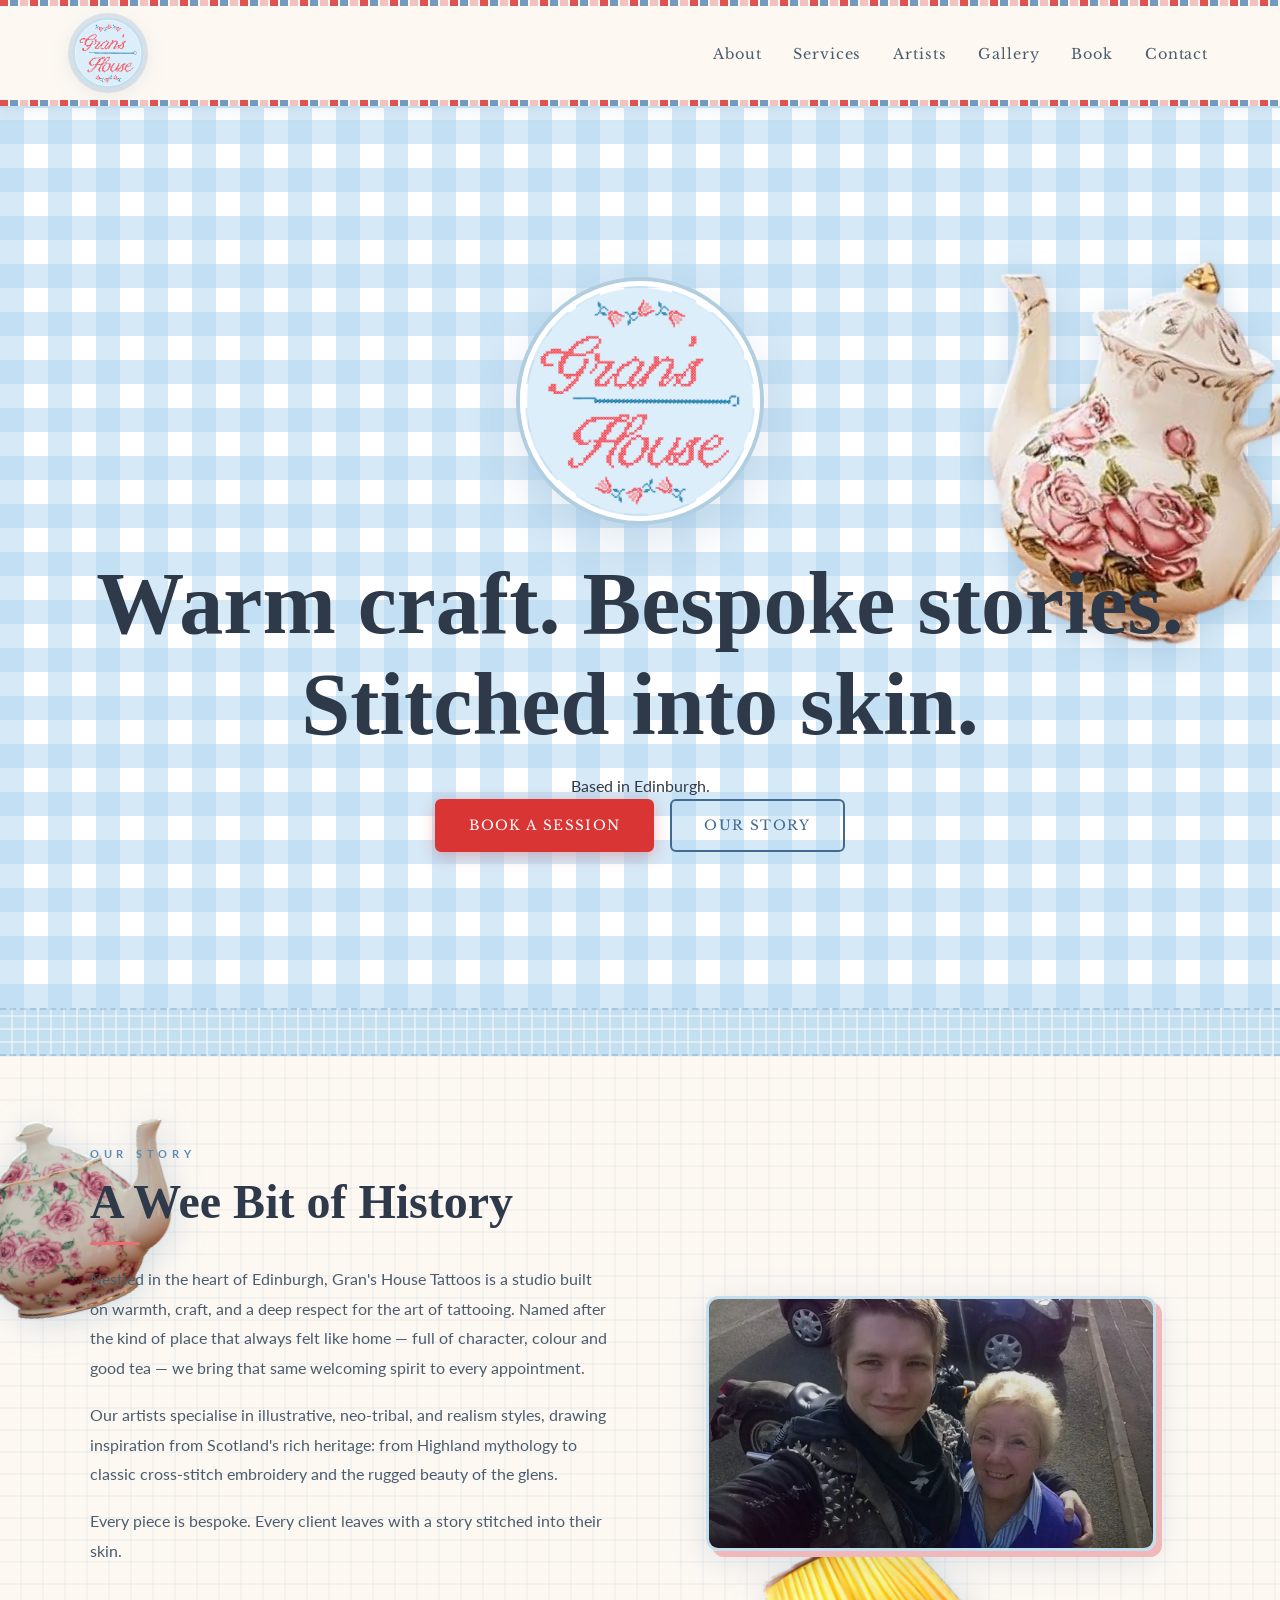
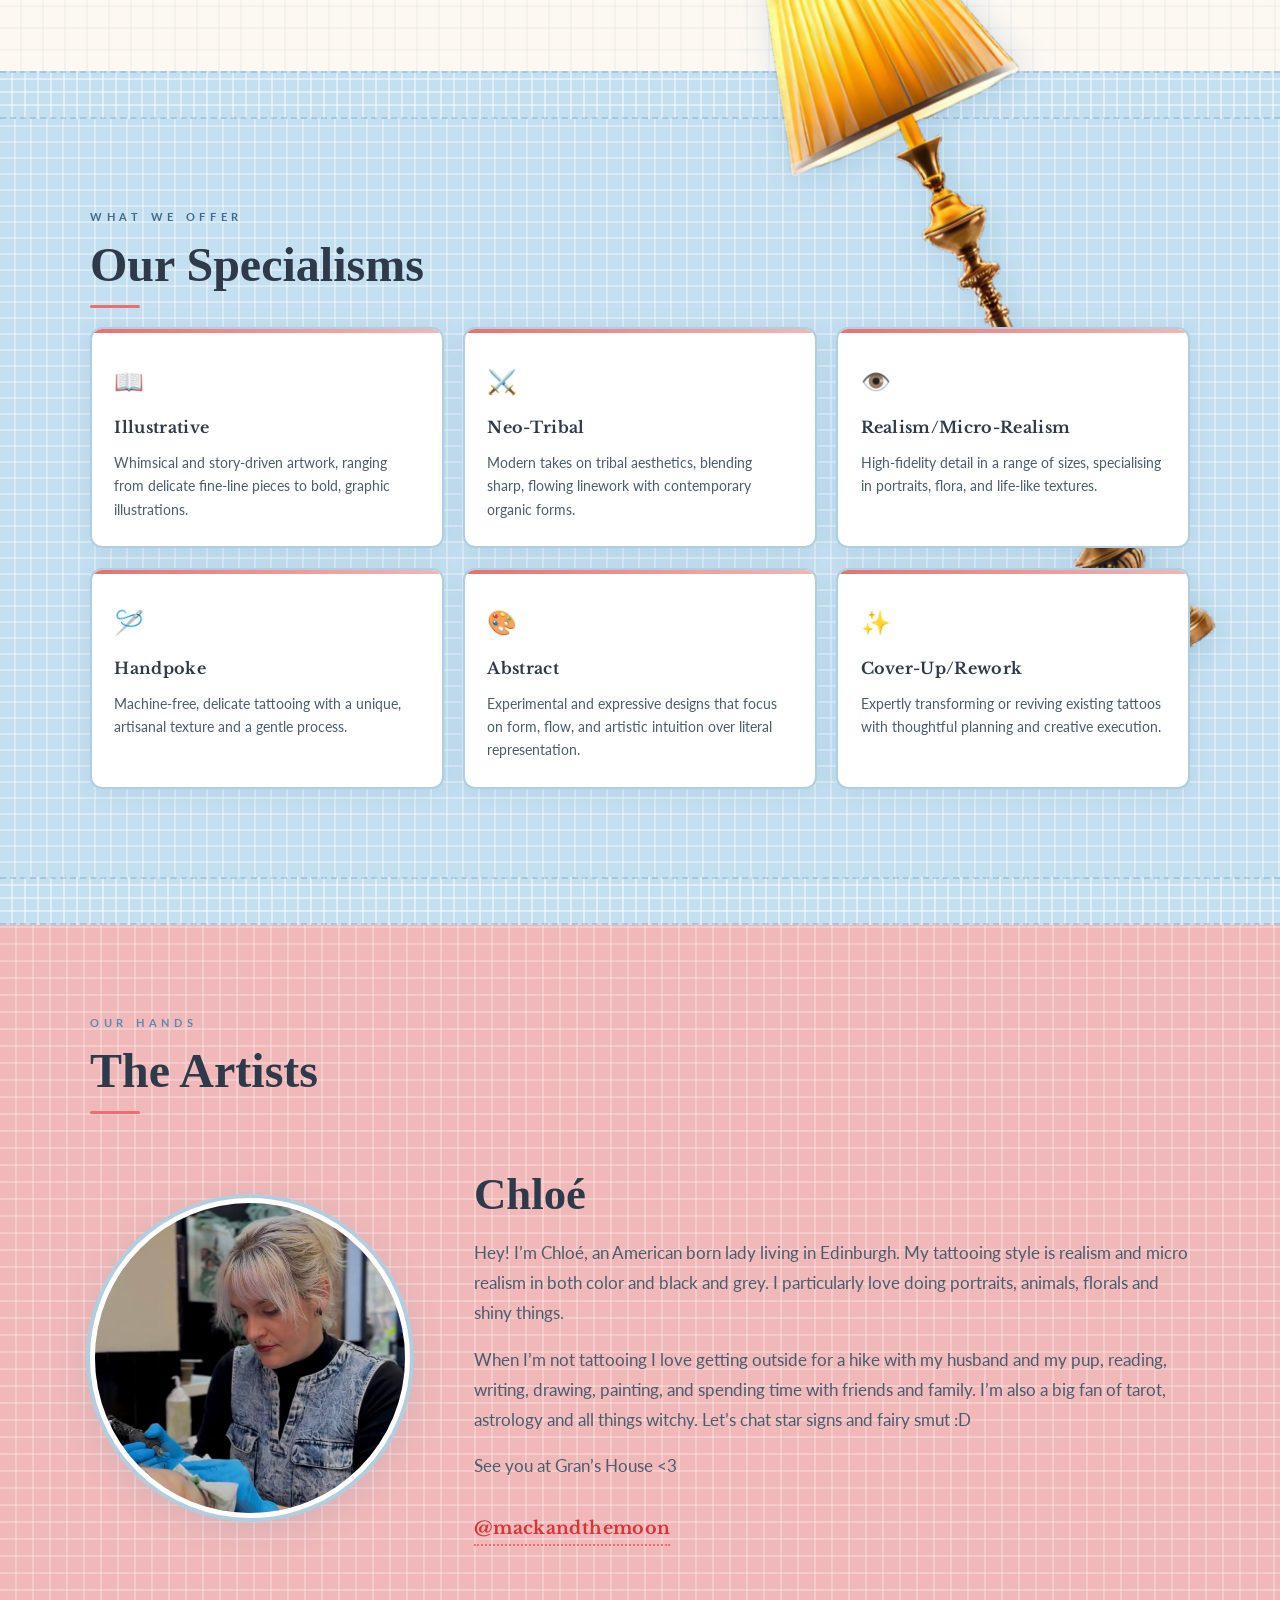
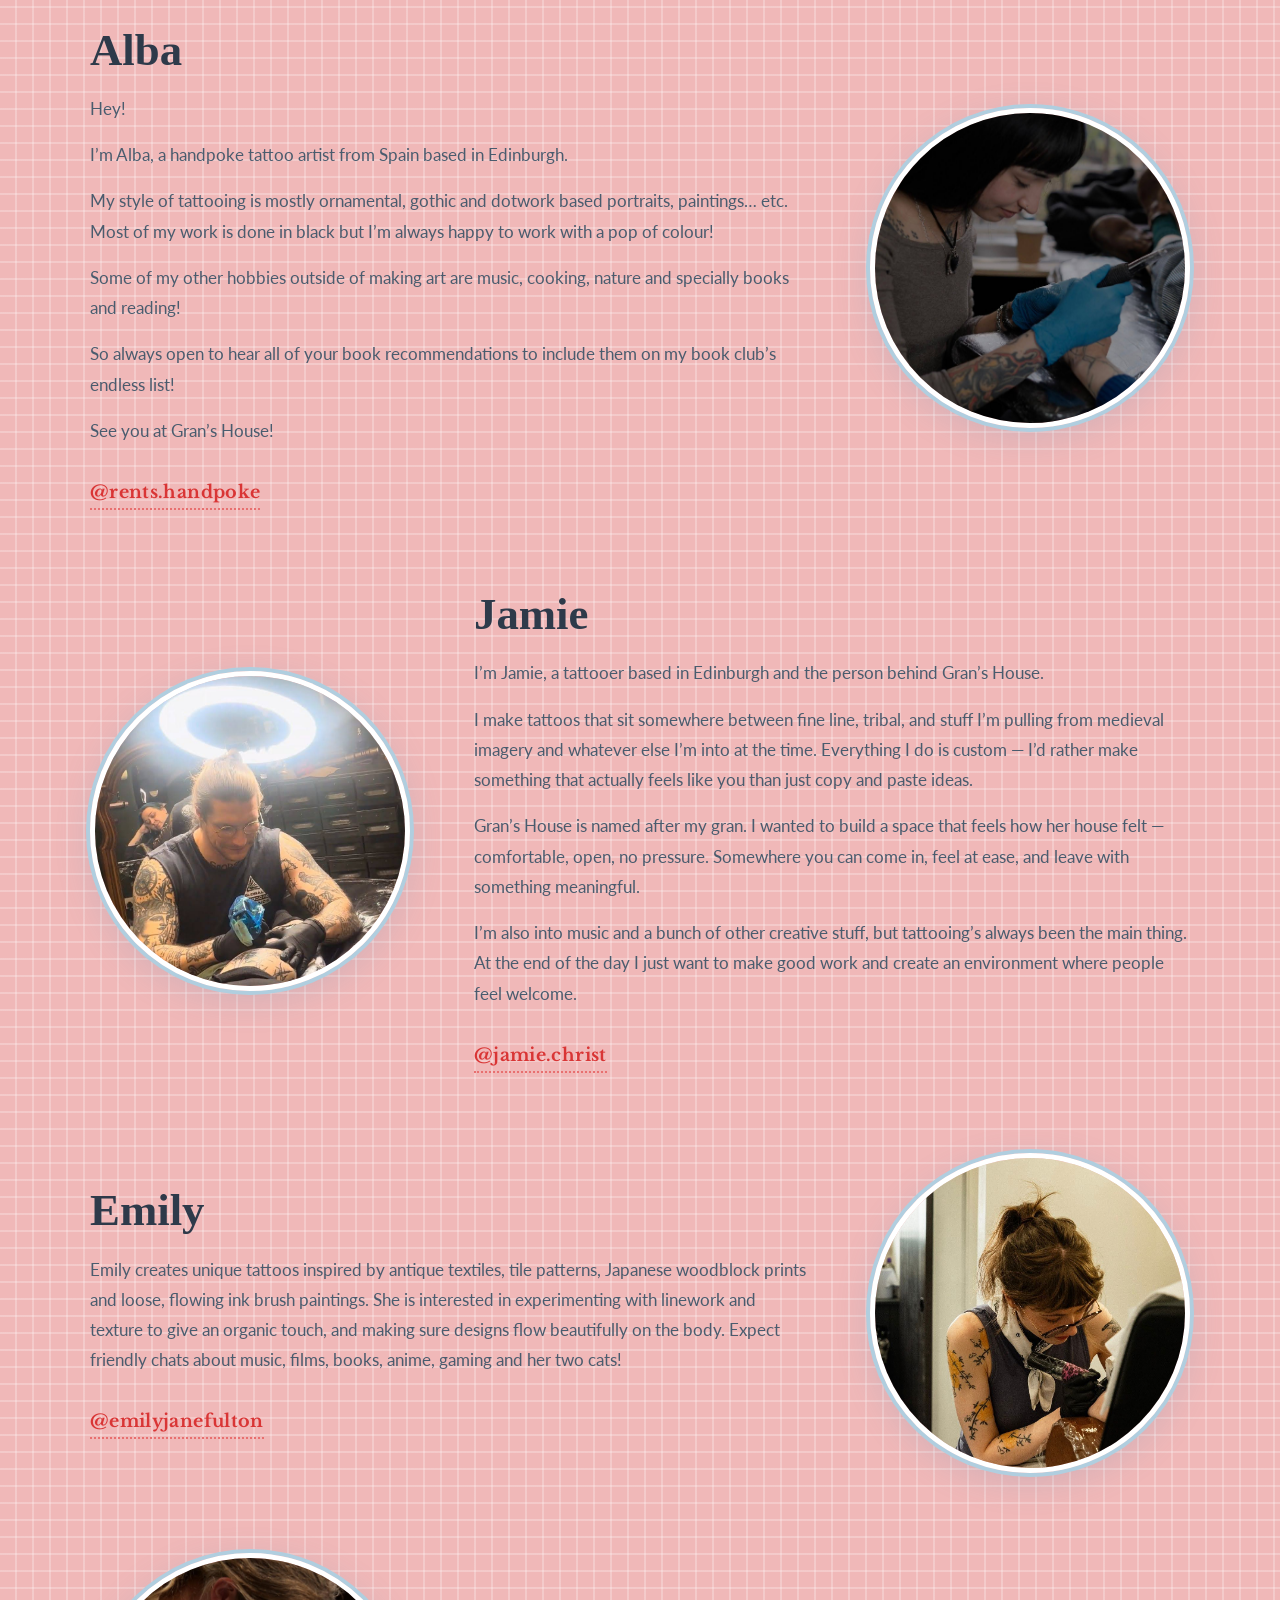
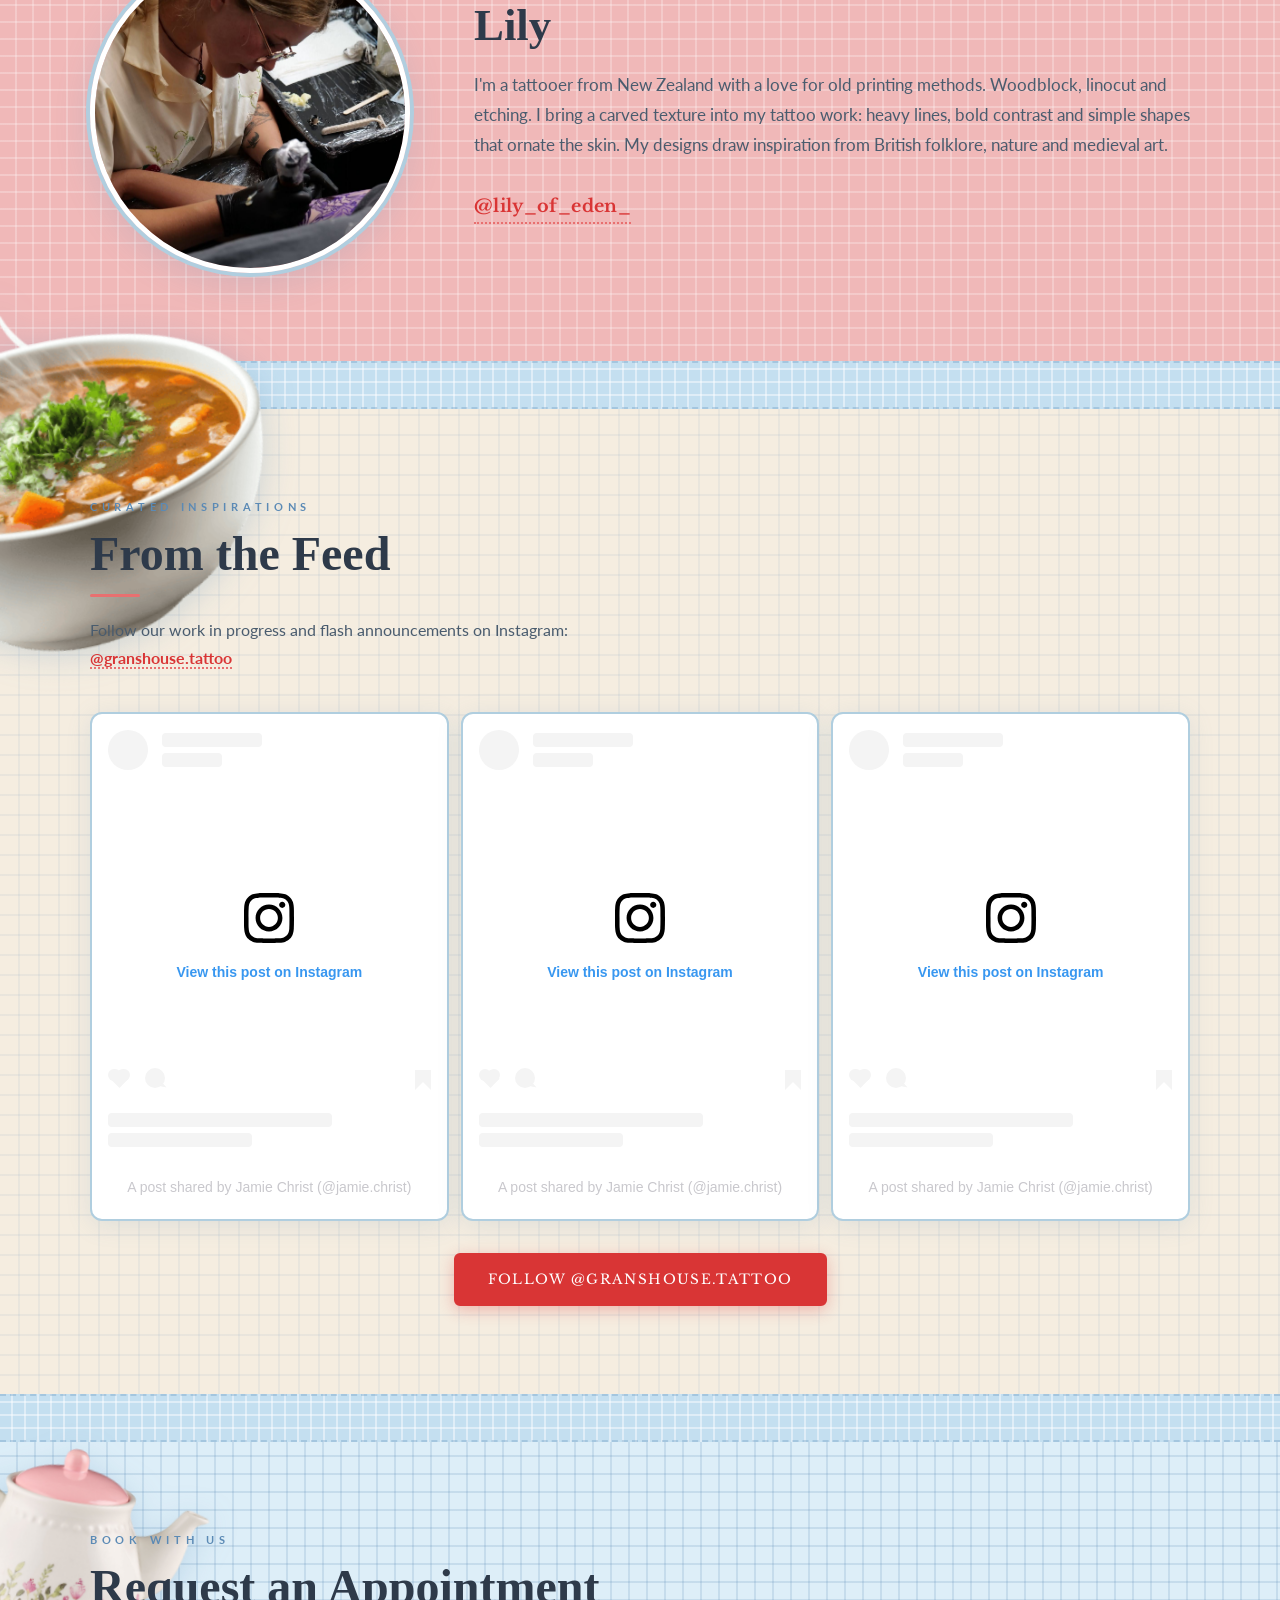
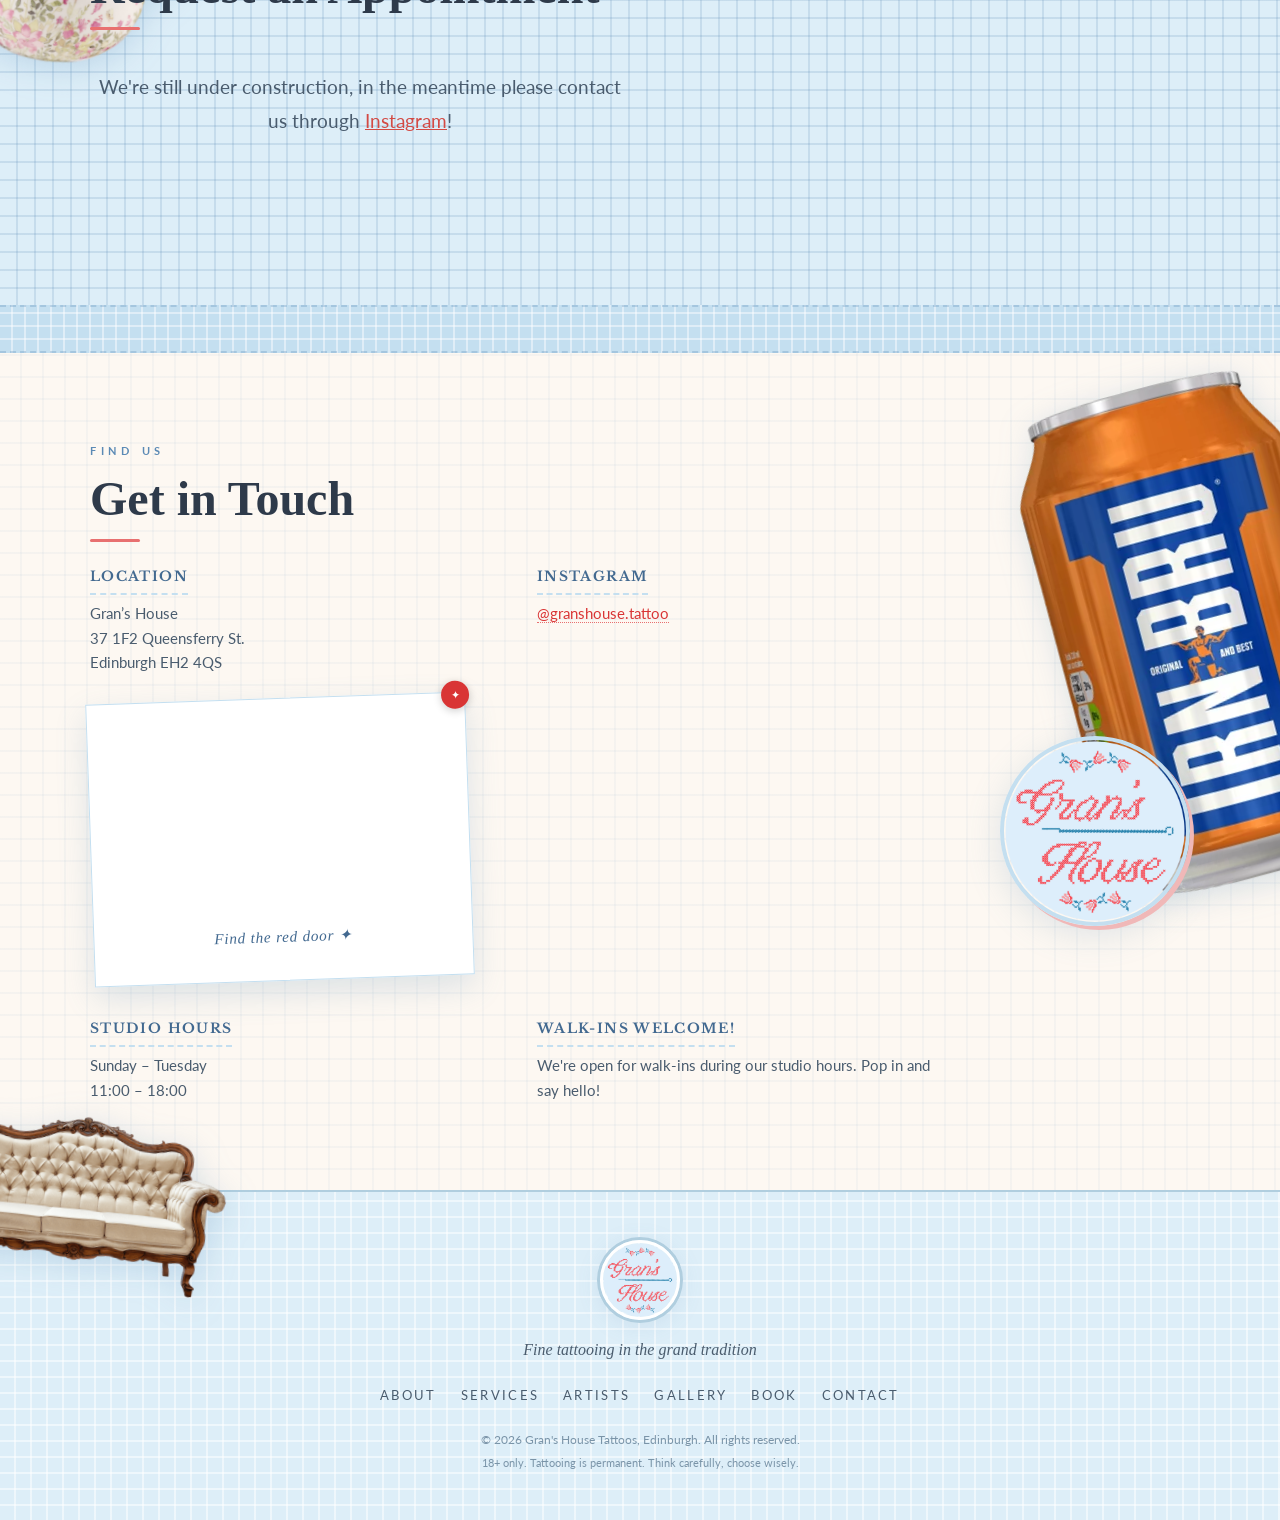
==== commit 65857635: "updated Lily profile" ====
--- a/index.html
+++ b/index.html
@@ -242,7 +242,7 @@
           </div>
           <div class="artist-info">
             <h3>Lily</h3>
-            <p class="artist-bio">Hey! I'm Lily, originally from New Zealand and now based right here in Edinburgh. I specialise in linocut and etching style tattoos, focusing on bold lines and rich textures that really stand out.<br><br>I love bringing the classic feel of printmaking into my tattoo work, giving every piece a unique, hand-crafted look. When I'm not in the studio, you'll probably find me exploring the city or working on new designs.<br><br>Can't wait to see you at Gran's House!</p>
+            <p class="artist-bio">I'm a tattooer from New Zealand with a love for old printing methods. Woodblock, linocut and etching. I bring a carved texture into my tattoo work: heavy lines, bold contrast and simple shapes that ornate the skin. My designs draw inspiration from British folklore, nature and medieval art.</p>
             <a href="https://www.instagram.com/lily_of_eden_" target="_blank" rel="noopener"
               class="artist-insta">@lily_of_eden_</a>
           </div>
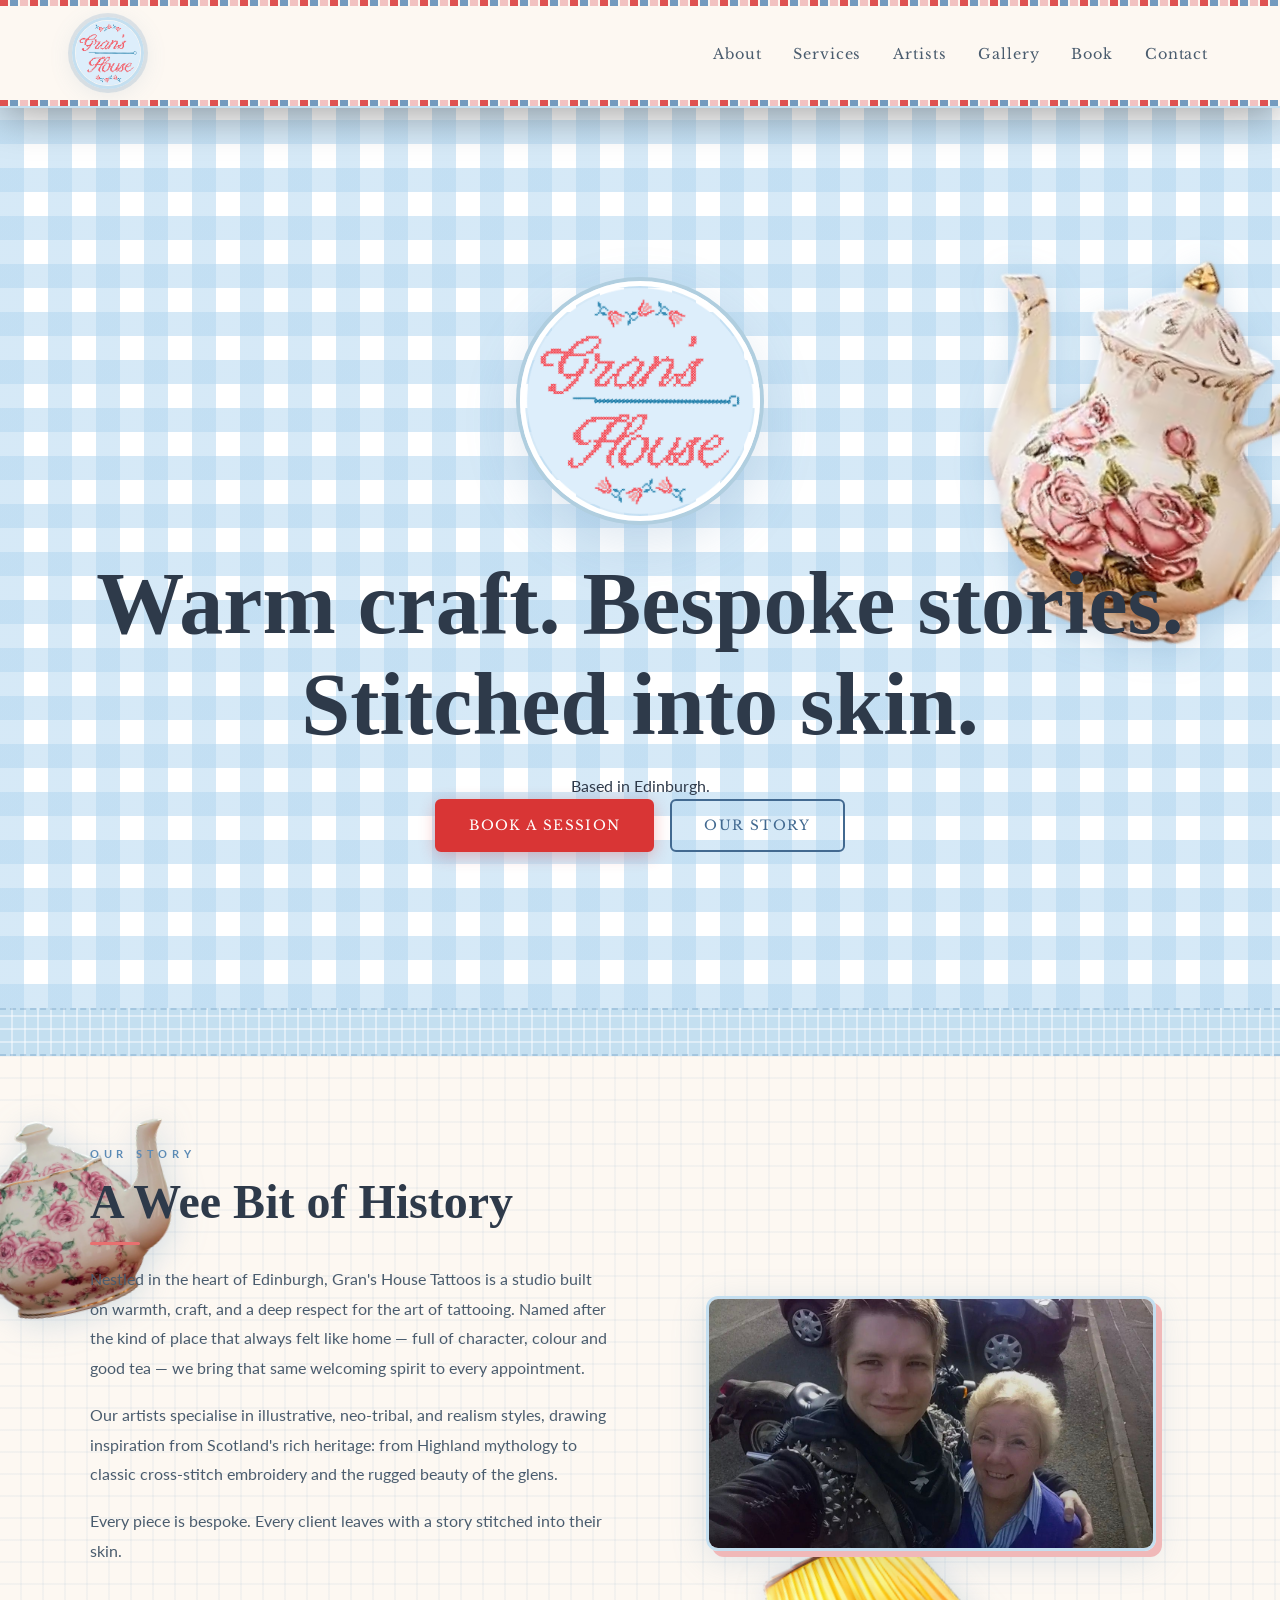
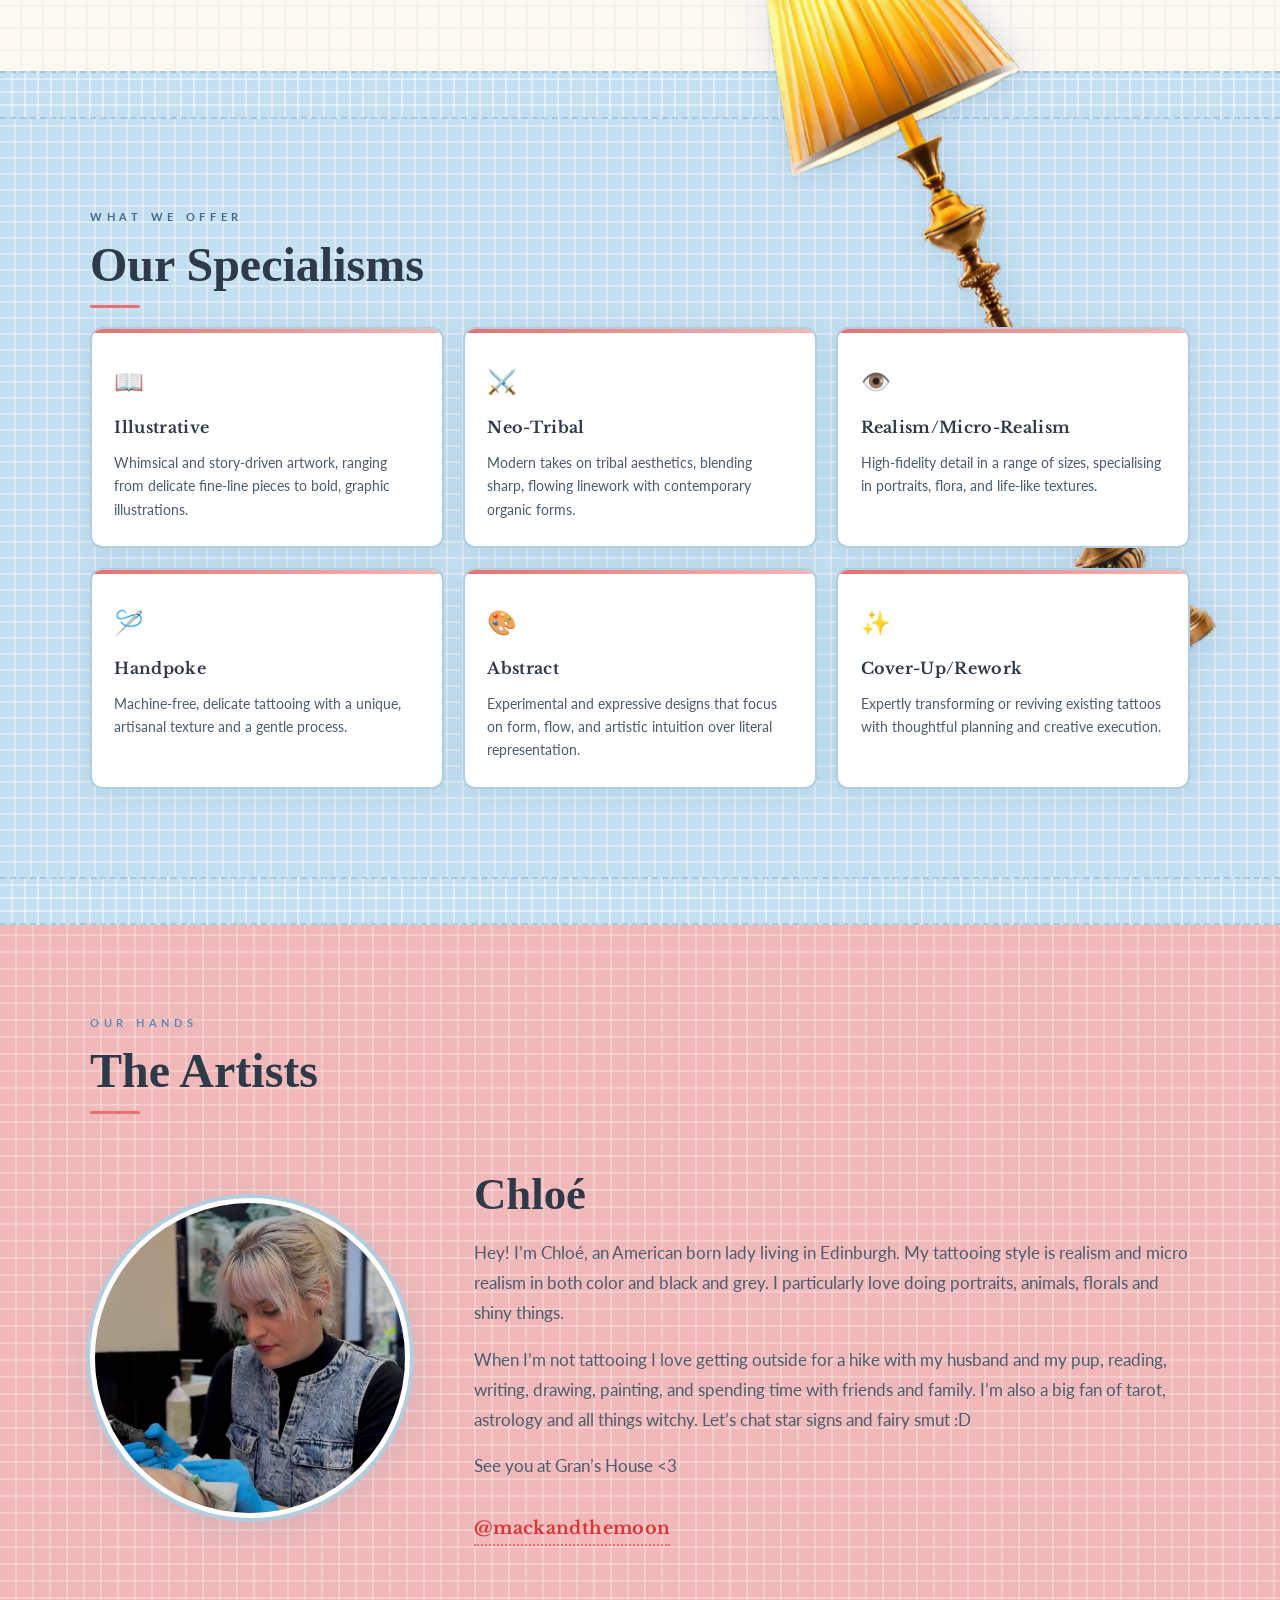
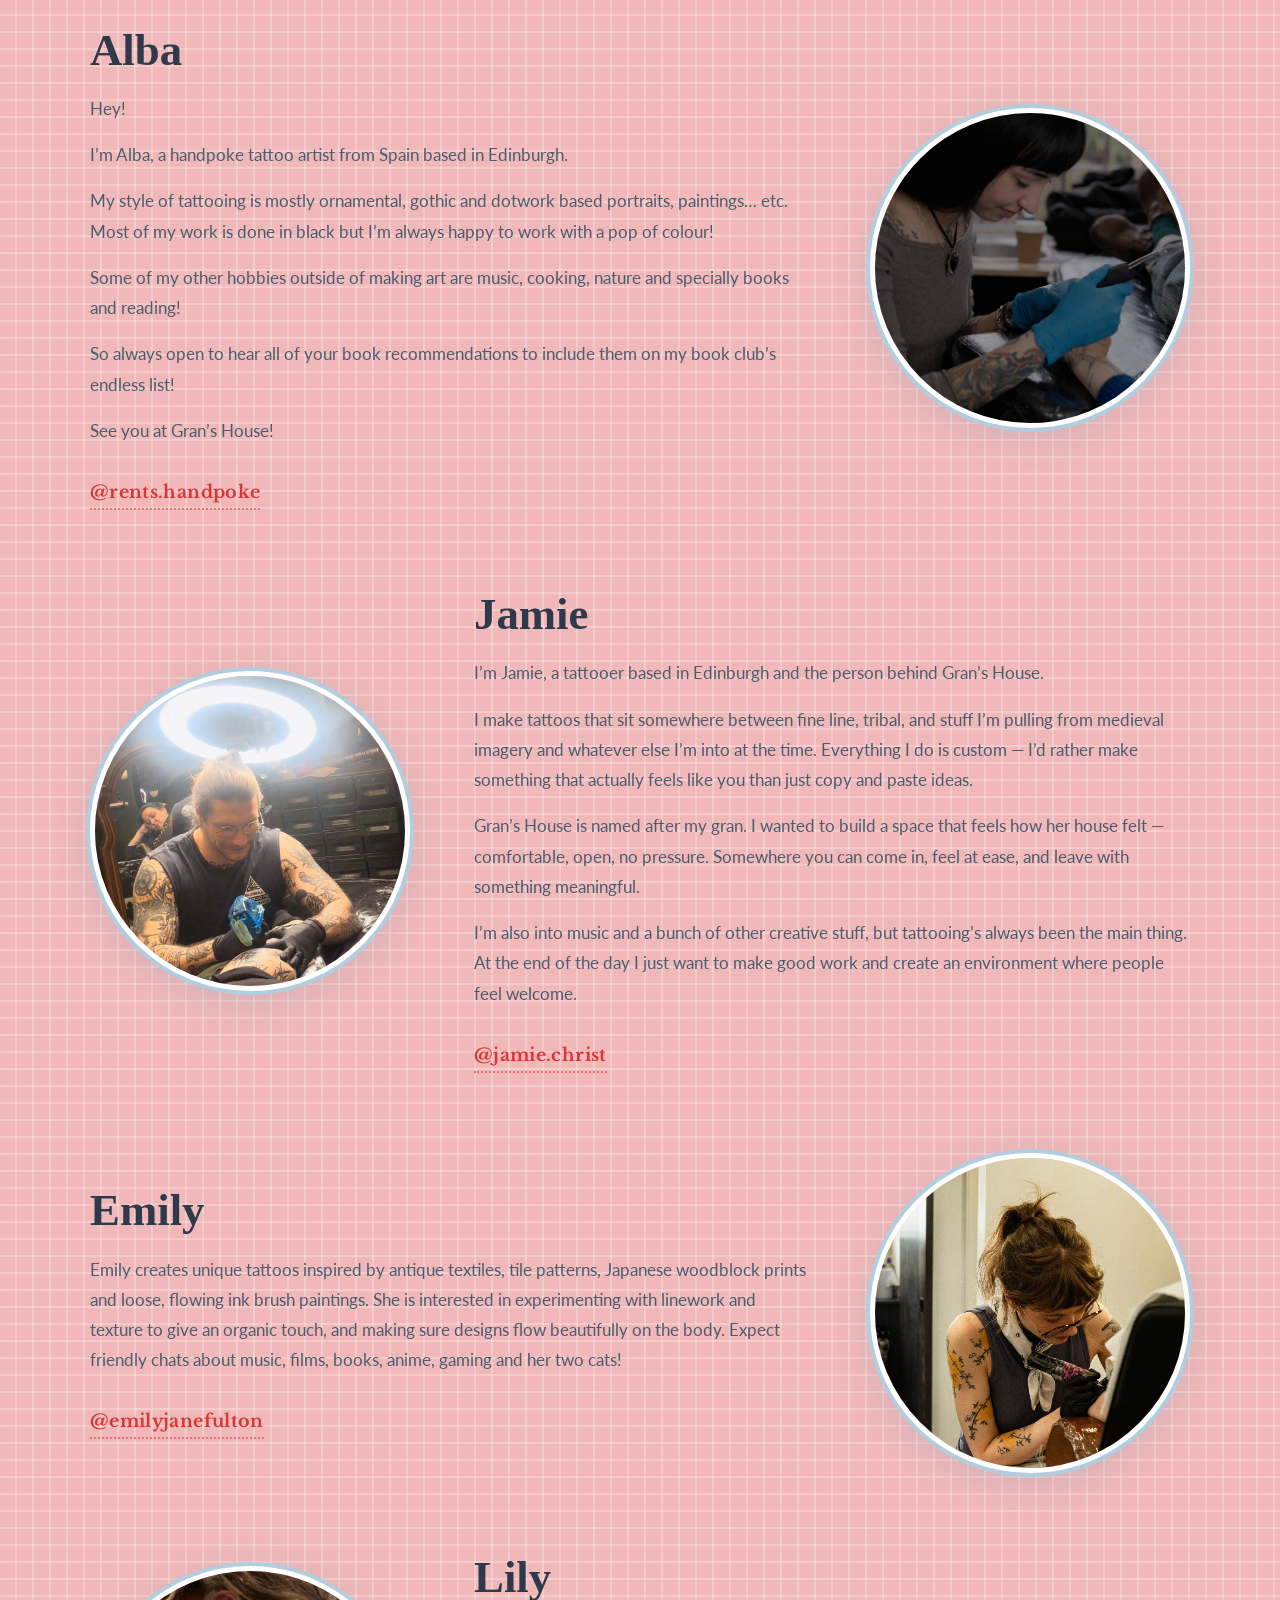
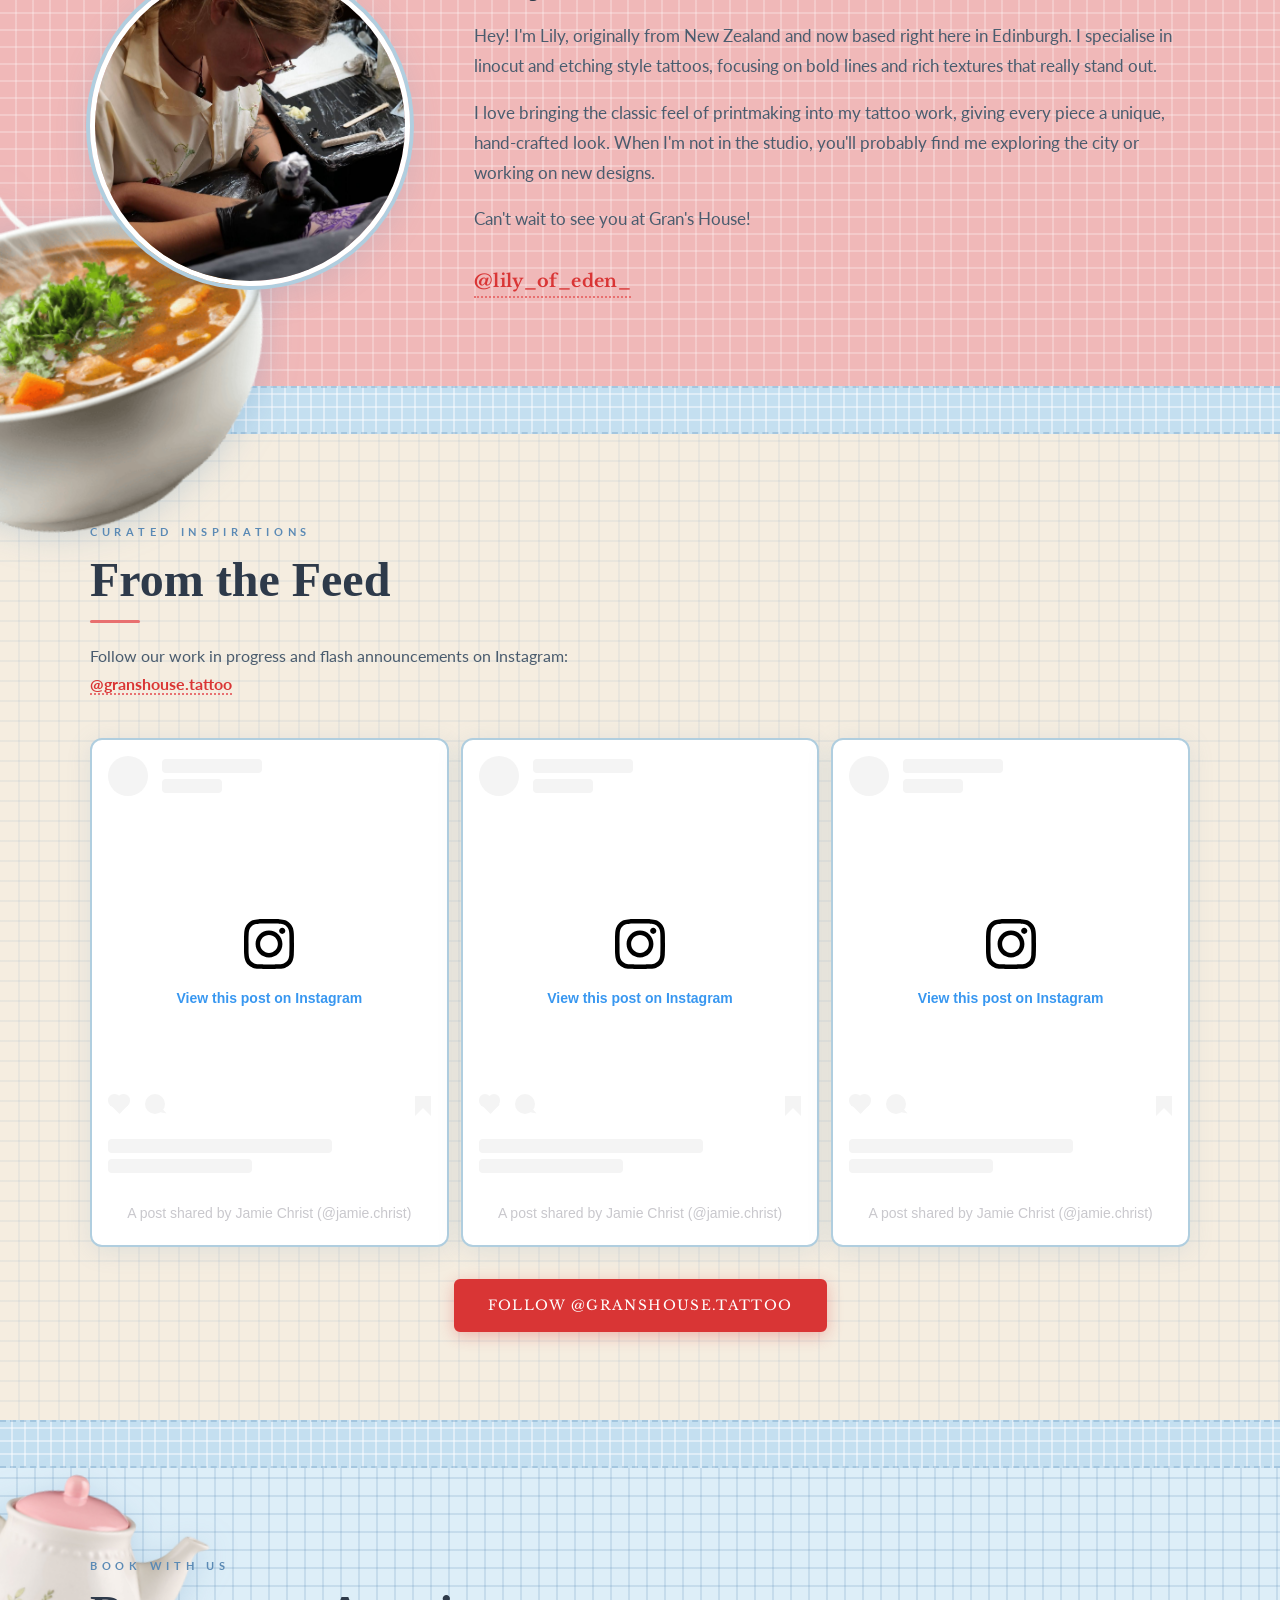
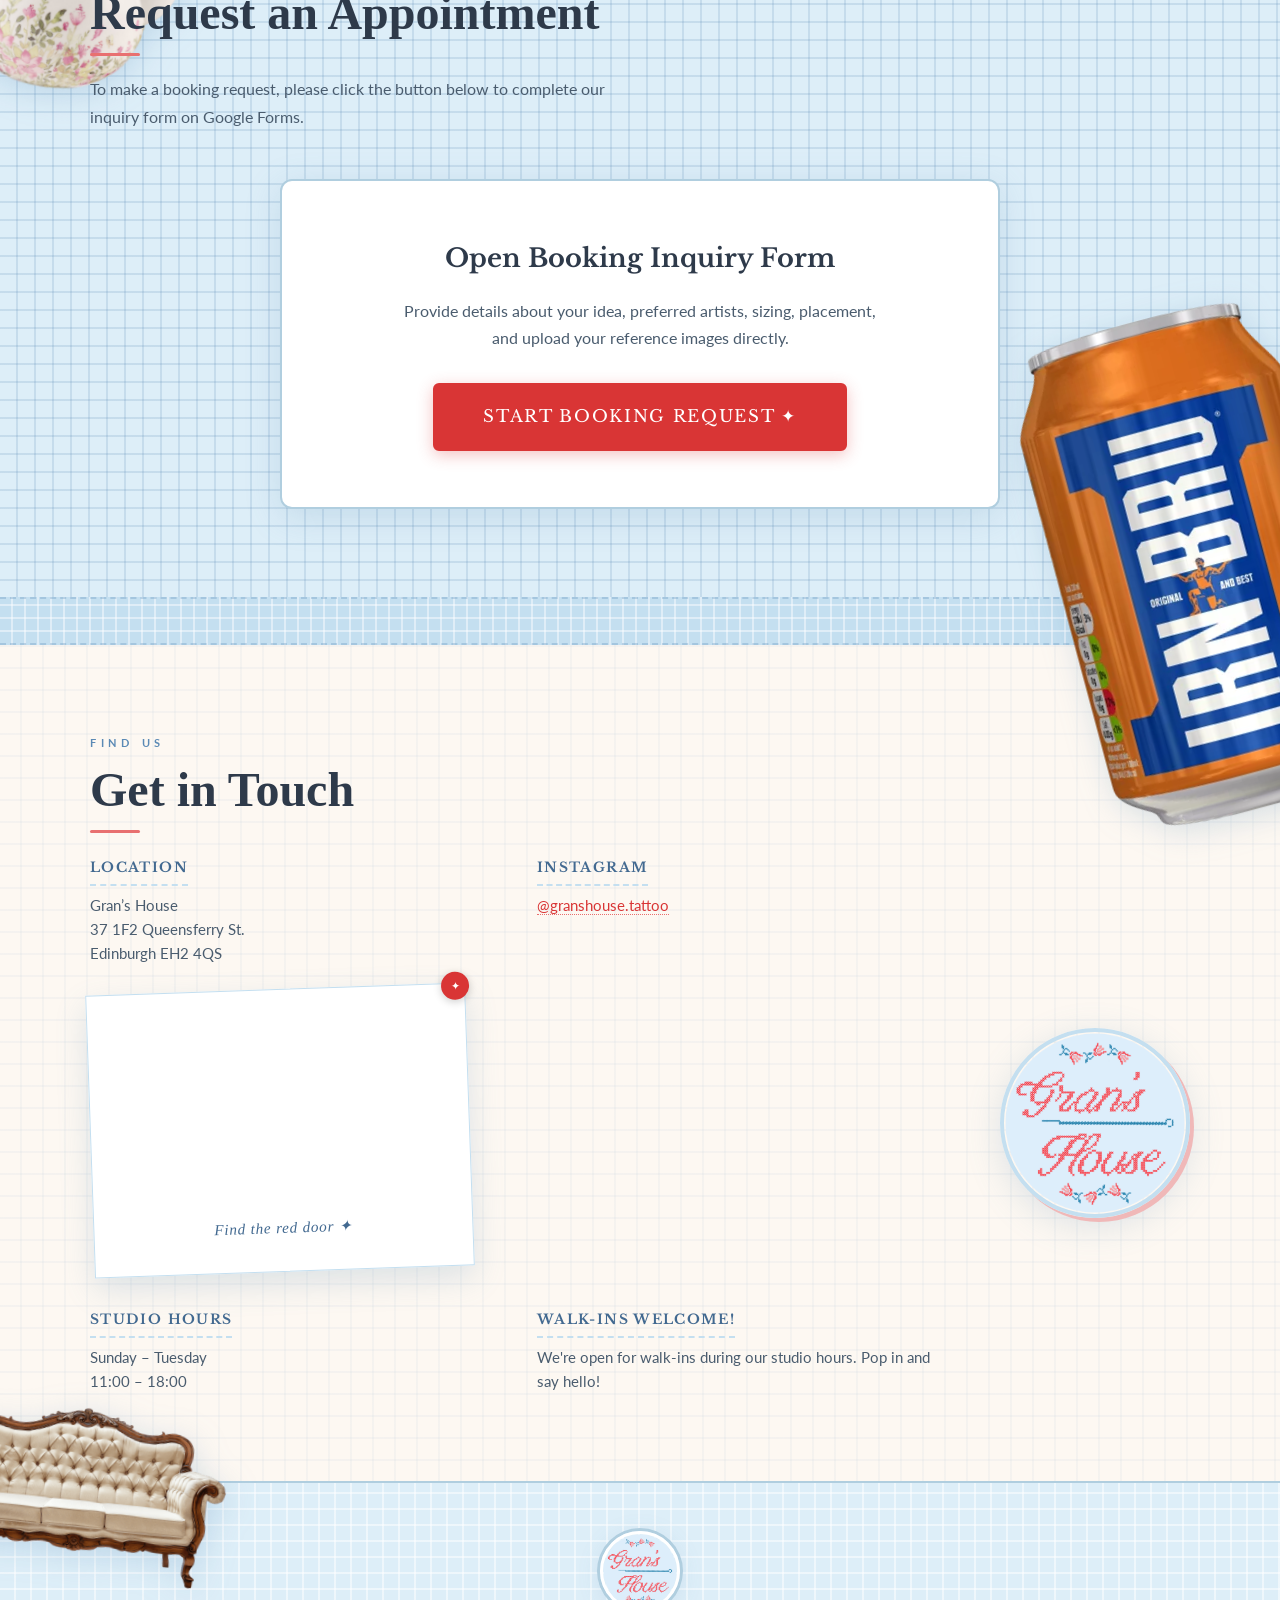
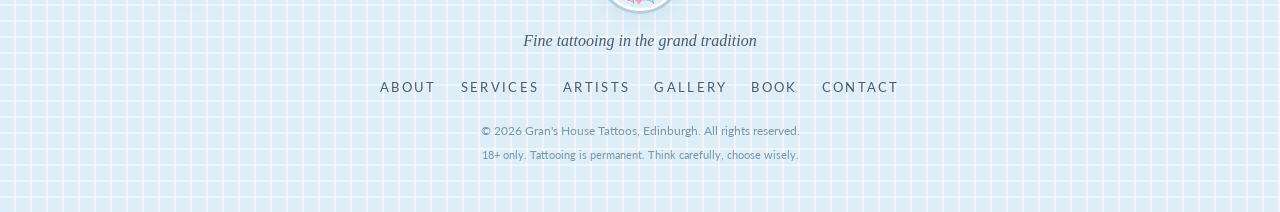
==== commit c7969baf: "changed google form to Jamies" ====
--- a/index.html
+++ b/index.html
@@ -242,7 +242,11 @@
           </div>
           <div class="artist-info">
             <h3>Lily</h3>
-            <p class="artist-bio">I'm a tattooer from New Zealand with a love for old printing methods. Woodblock, linocut and etching. I bring a carved texture into my tattoo work: heavy lines, bold contrast and simple shapes that ornate the skin. My designs draw inspiration from British folklore, nature and medieval art.</p>
+            <p class="artist-bio">Hey! I'm Lily, originally from New Zealand and now based right here in Edinburgh. I
+              specialise in linocut and etching style tattoos, focusing on bold lines and rich textures that really
+              stand out.<br><br>I love bringing the classic feel of printmaking into my tattoo work, giving every piece
+              a unique, hand-crafted look. When I'm not in the studio, you'll probably find me exploring the city or
+              working on new designs.<br><br>Can't wait to see you at Gran's House!</p>
             <a href="https://www.instagram.com/lily_of_eden_" target="_blank" rel="noopener"
               class="artist-insta">@lily_of_eden_</a>
           </div>
@@ -620,12 +624,25 @@
   <!-- BOOKING -->
   <section class="section booking-section" id="booking">
     <!-- BREAKING THE GRID: teapot 3 -->
-    <img src="assets/images/side-elements/teapot-3.png" class="btg-teapot btg-teapot--booking" aria-hidden="true" alt="" />
+    <img src="assets/images/side-elements/teapot-3.png" class="btg-teapot btg-teapot--booking" aria-hidden="true"
+      alt="" />
     <div class="container booking-container">
       <div class="section-label">Book With Us</div>
       <h2 class="section-title">Request an Appointment</h2>
-      
-      <p class="section-intro" style="text-align: center; margin-top: 40px; font-size: 1.2rem; margin-bottom: 80px;">We're still under construction, in the meantime please contact us through <a href="https://www.instagram.com/granshouse.tattoo" target="_blank" rel="noopener" style="color: var(--primary-color, #d34a44); text-decoration: underline;">Instagram</a>!</p>
+
+      <p class="section-intro">To make a booking request, please click the button below to complete our inquiry form on
+        Google Forms.</p>
+
+      <div class="booking-cta-wrap"
+        style="text-align: center; margin-top: 3rem; background: var(--warm-white); padding: 3.5rem 2rem; border-radius: var(--radius); border: 2px solid var(--sky-mid); box-shadow: var(--shadow-md); max-width: 720px; margin-left: auto; margin-right: auto; display: flex; flex-direction: column; align-items: center; justify-content: center; gap: 1rem;">
+        <h3 style="font-family: var(--font-serif); font-size: 1.6rem; color: var(--ink); margin: 0;">Open Booking
+          Inquiry Form</h3>
+        <p style="color: var(--ink-mid); line-height: 1.7; max-width: 500px; margin: 0 0 1rem 0;">Provide details about
+          your idea, preferred artists, sizing, placement, and upload your reference images directly.</p>
+        <a href="https://docs.google.com/forms/d/e/1FAIpQLScu0fHkS9xU3918Ay_2AL7DSowoVMB16Sdk4deGlewsKeGrVw/viewform?usp=pp_url"
+          target="_blank" rel="noopener" class="btn btn-primary" style="font-size: 1.05rem; padding: 1.1rem 3rem;">Start
+          Booking Request ✦</a>
+      </div>
     </div>
   </section>
 
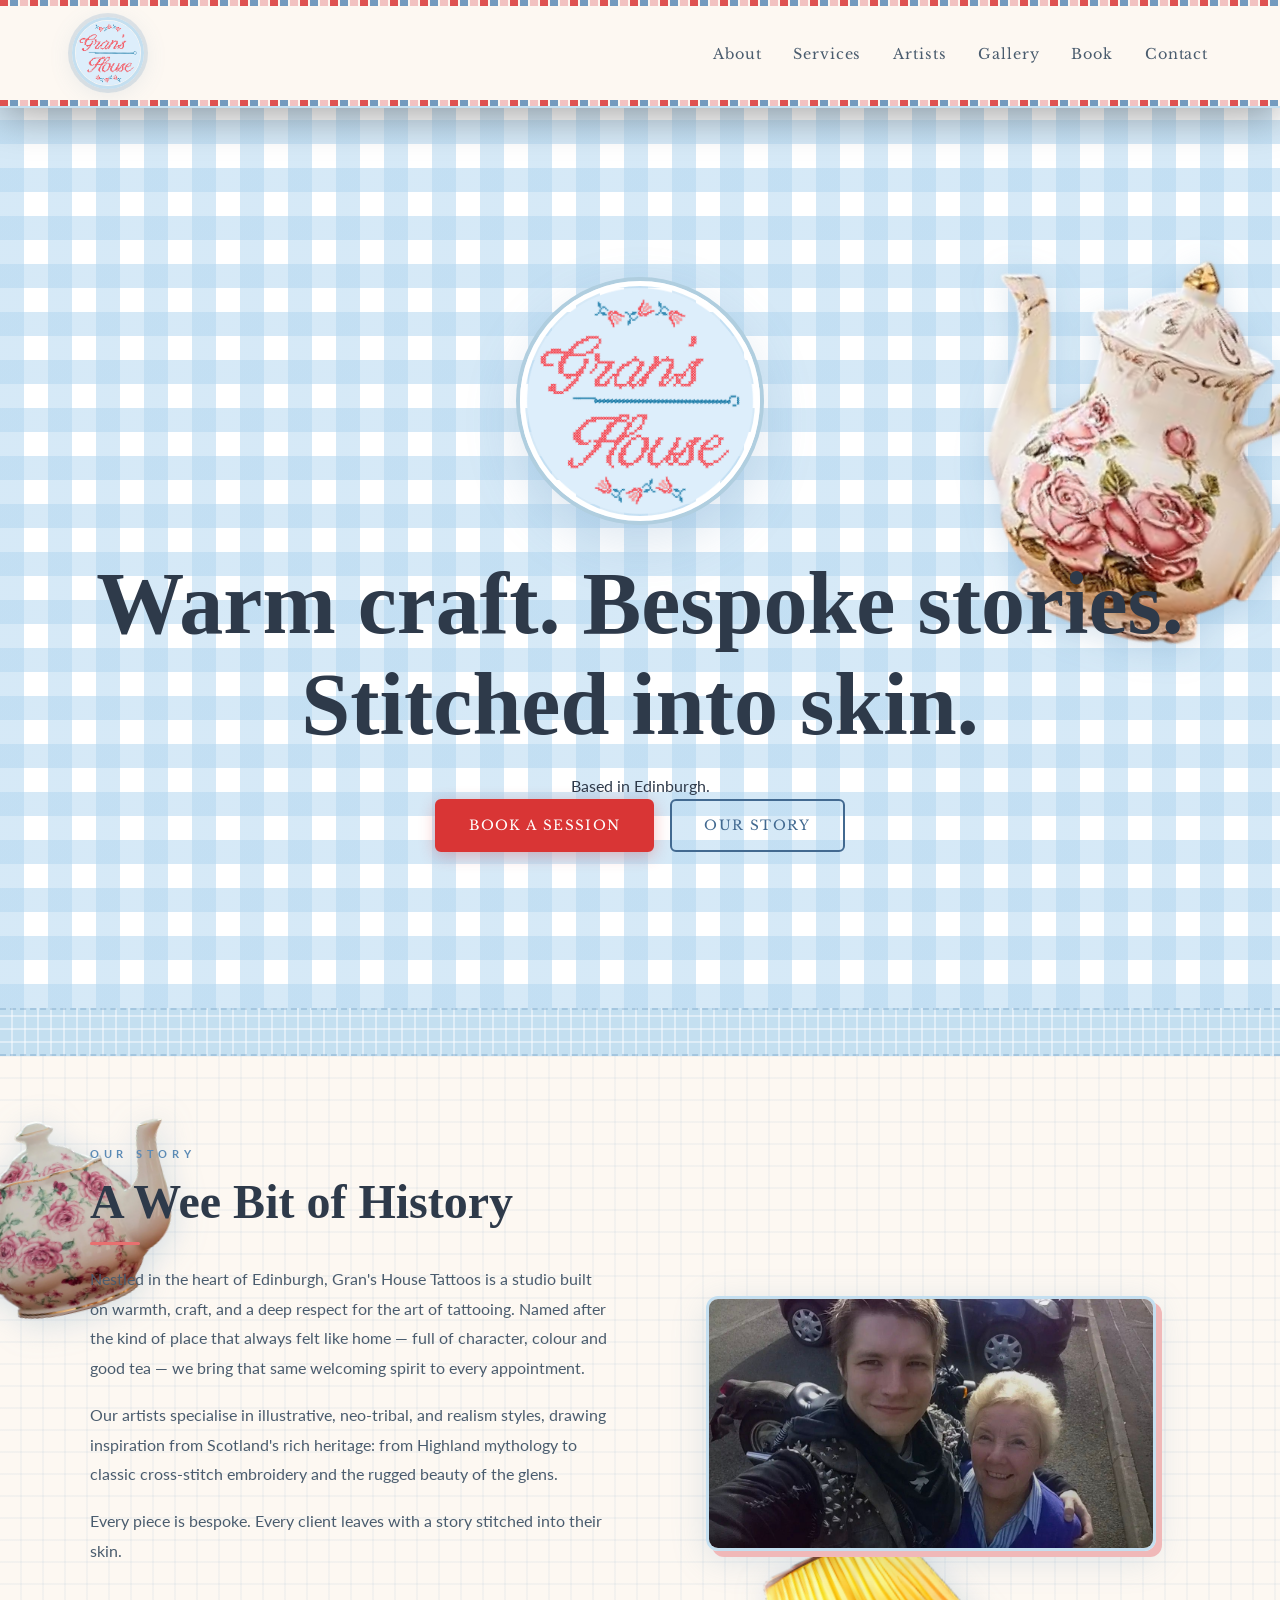
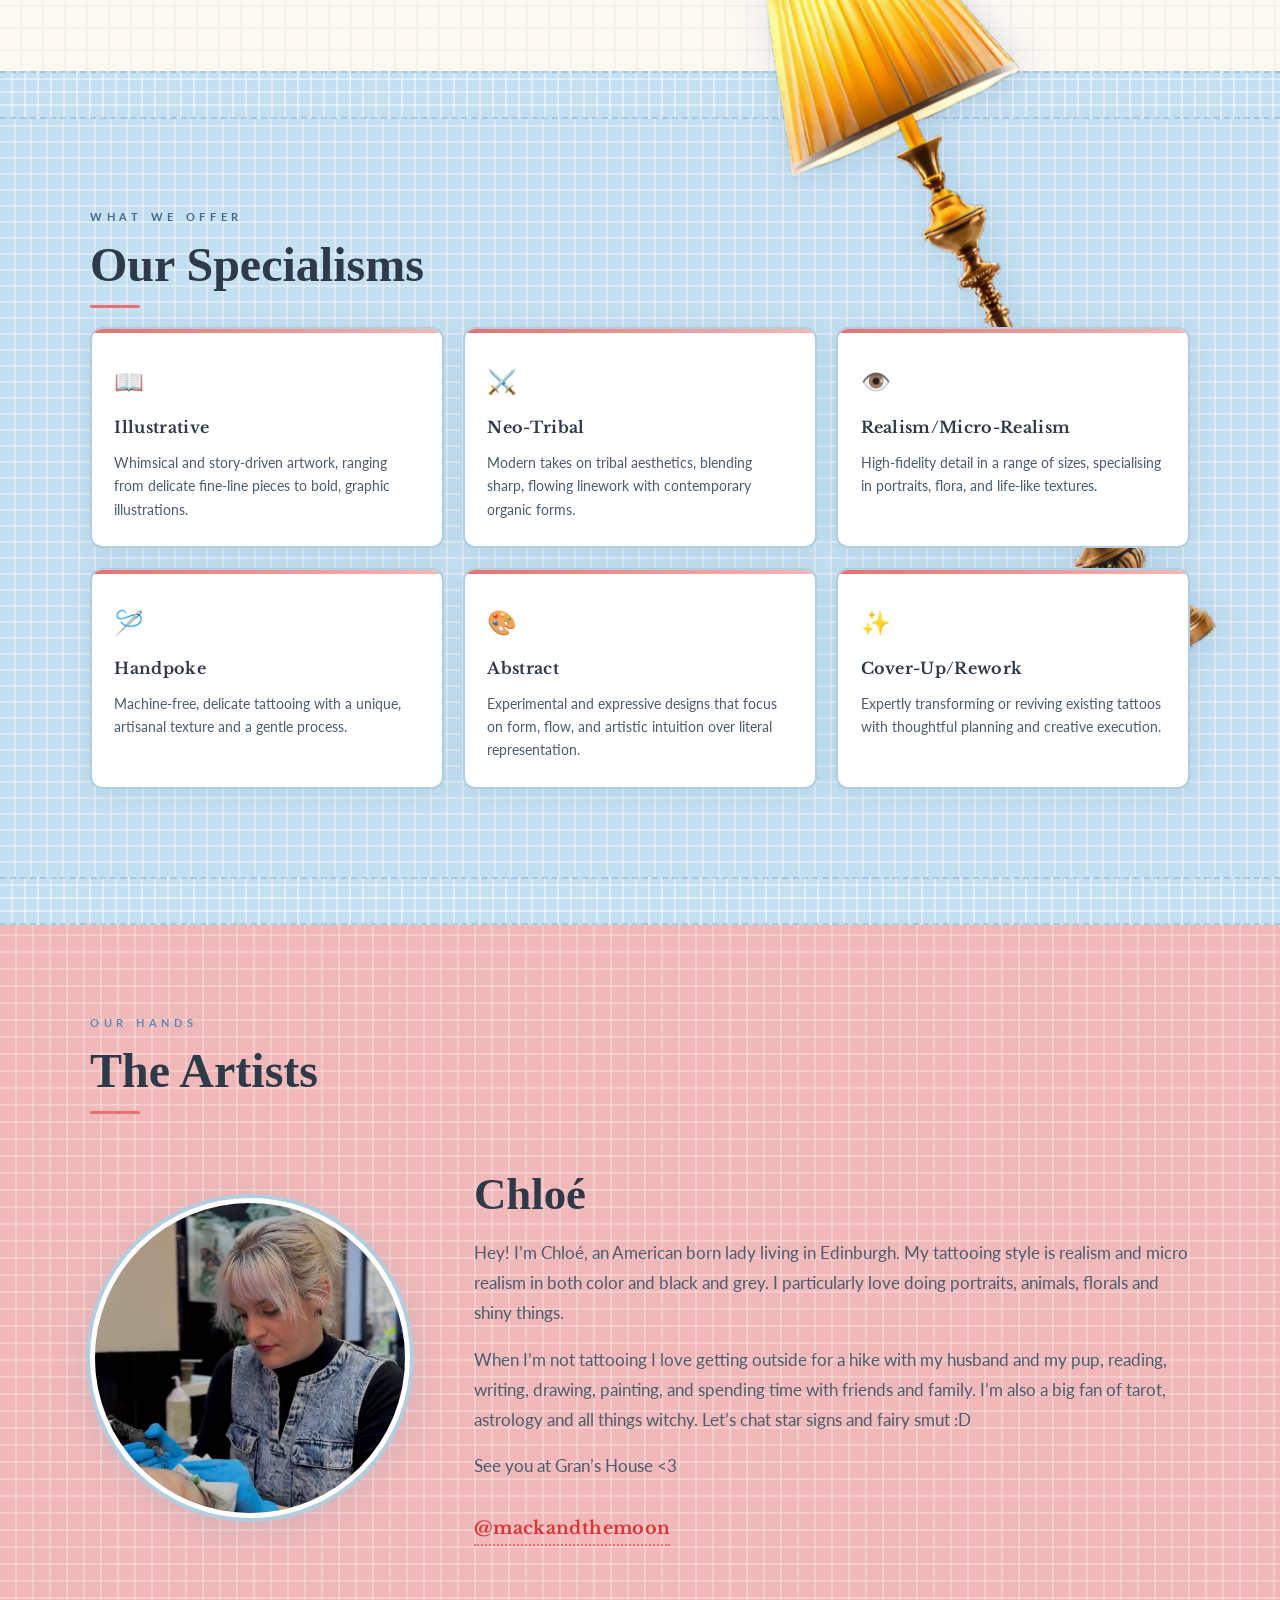
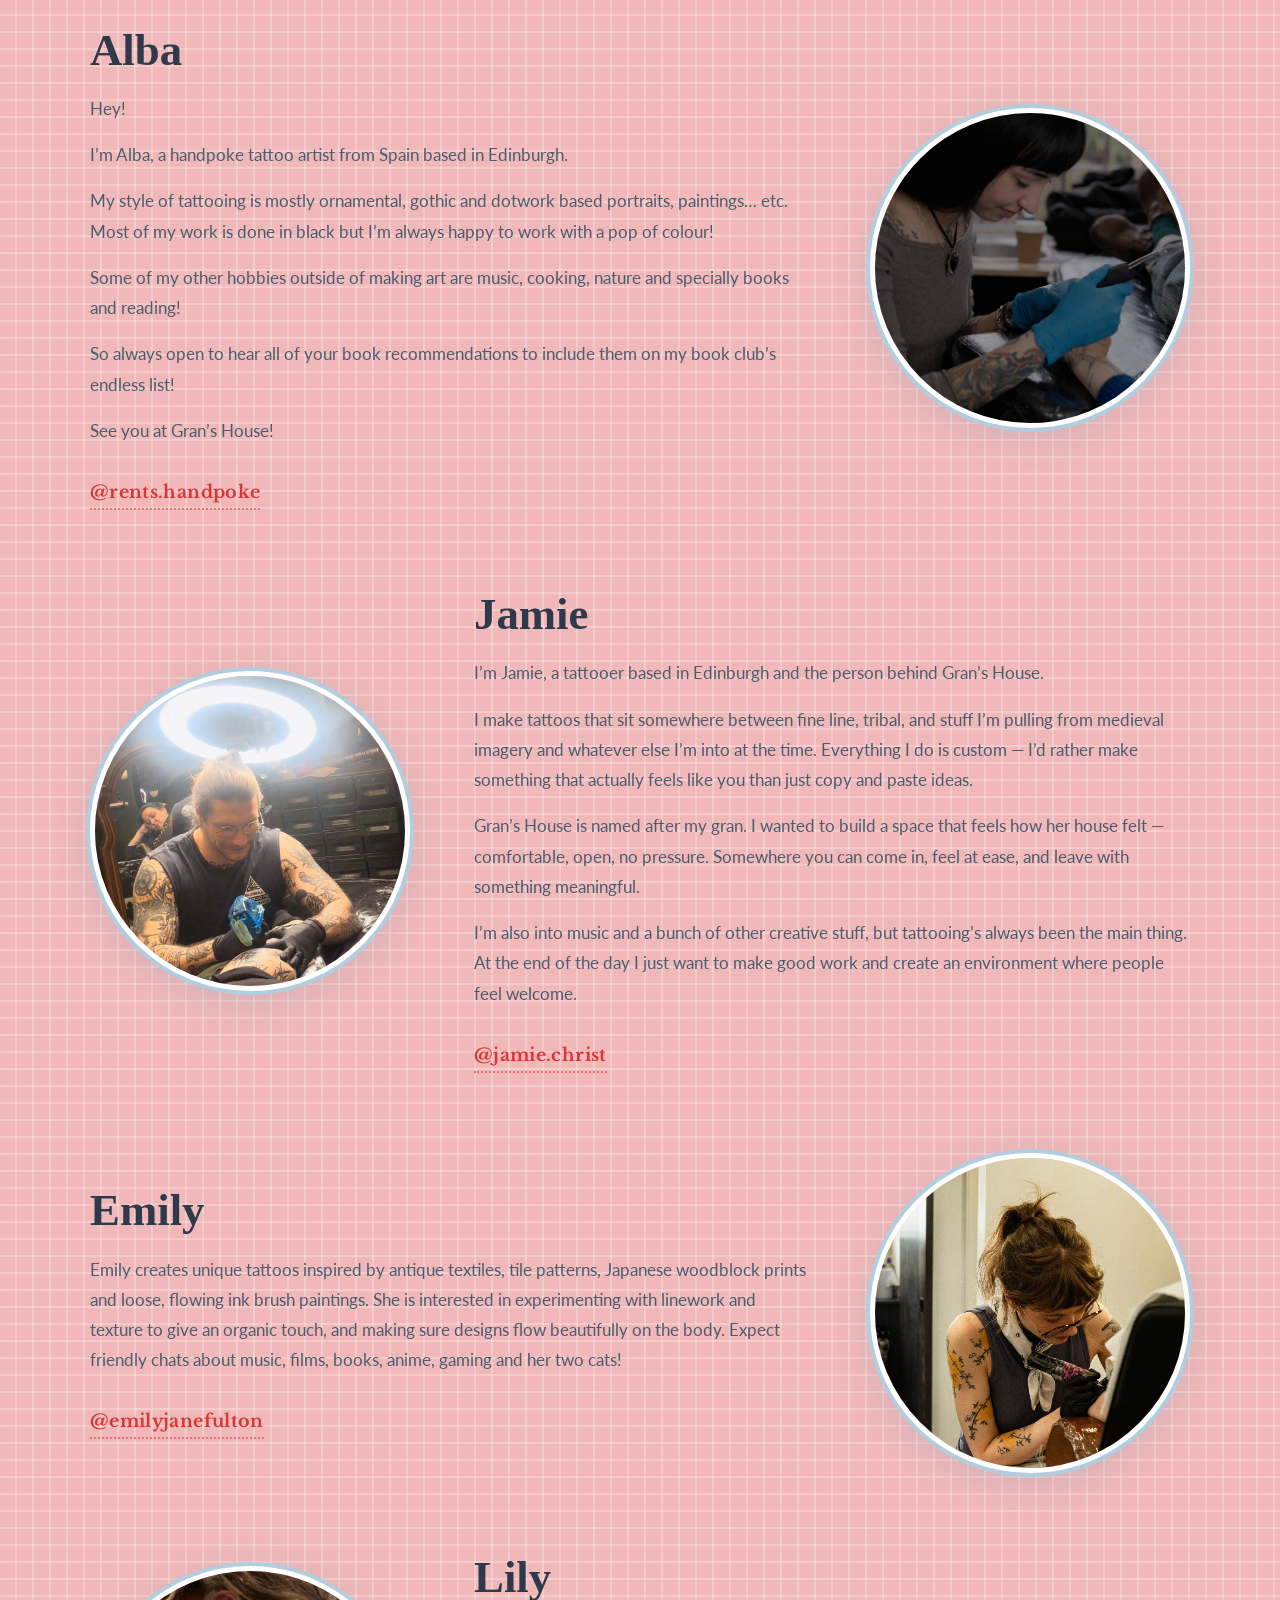
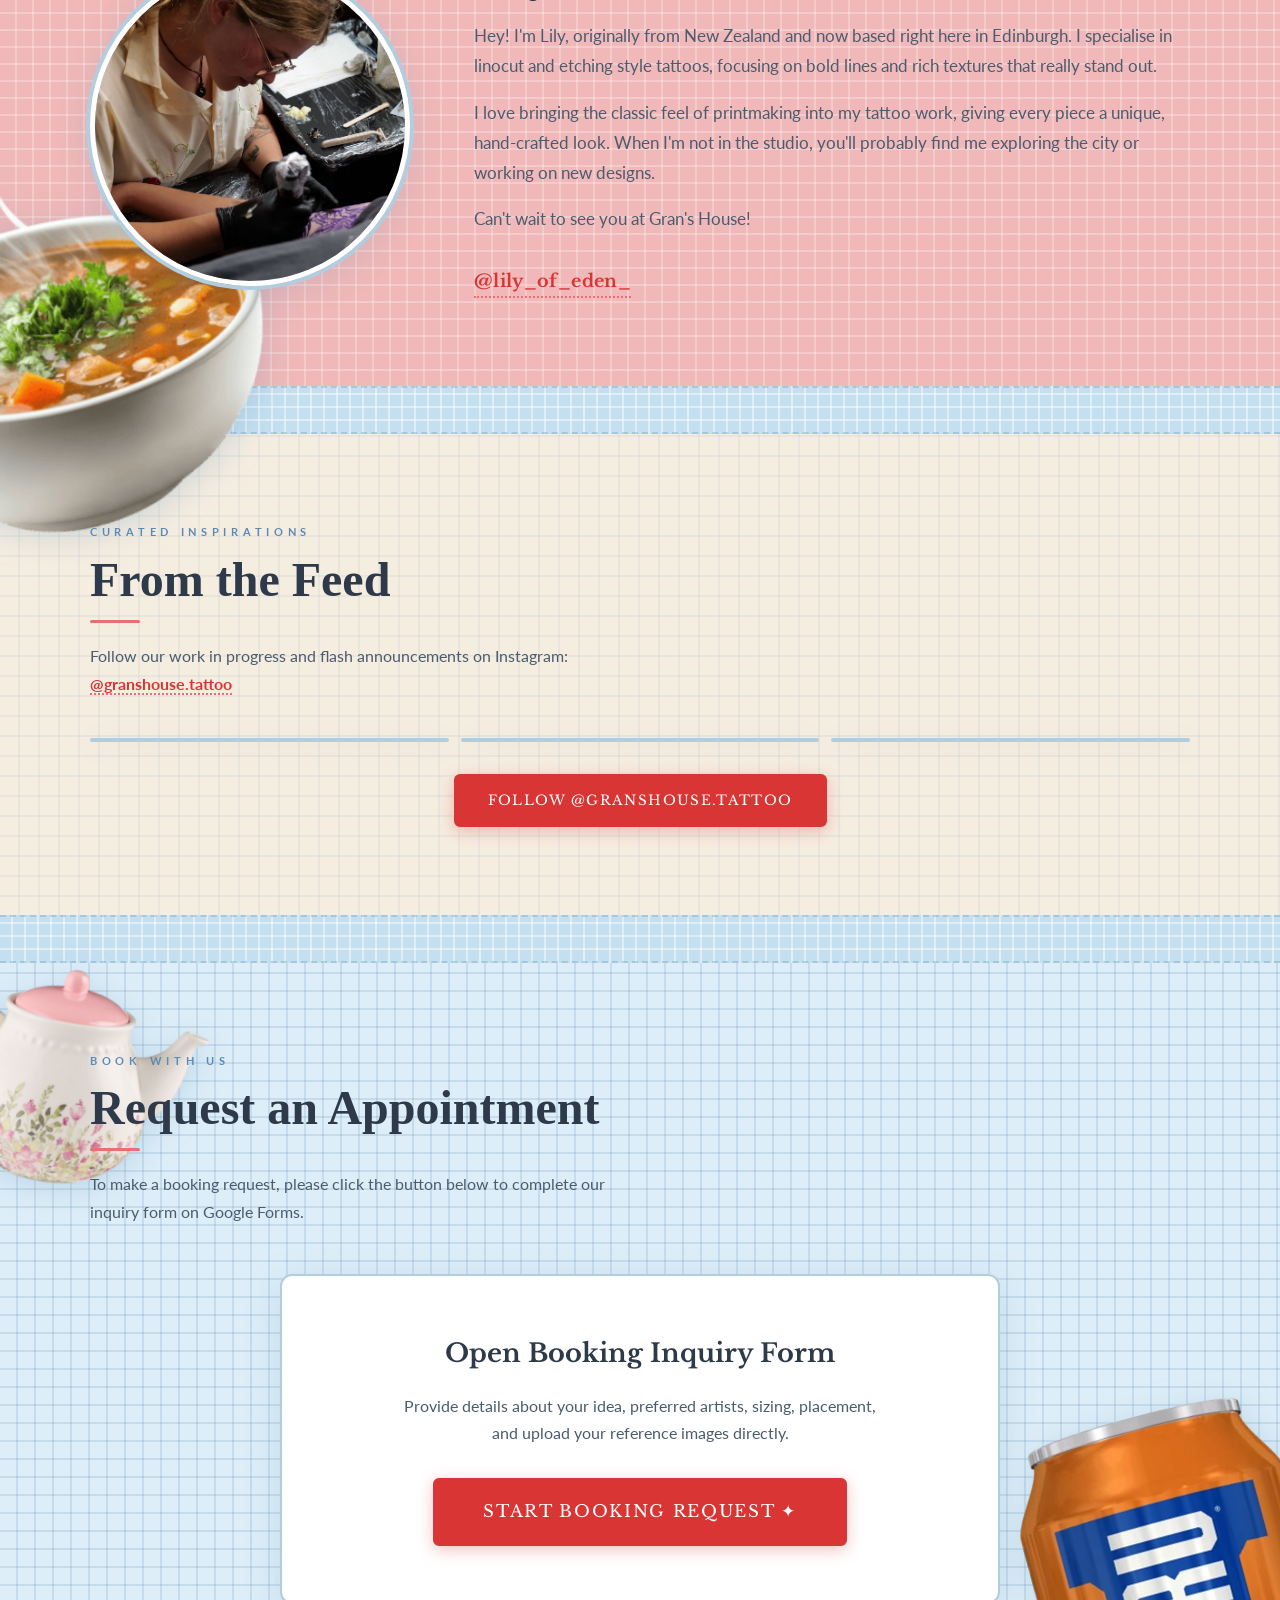
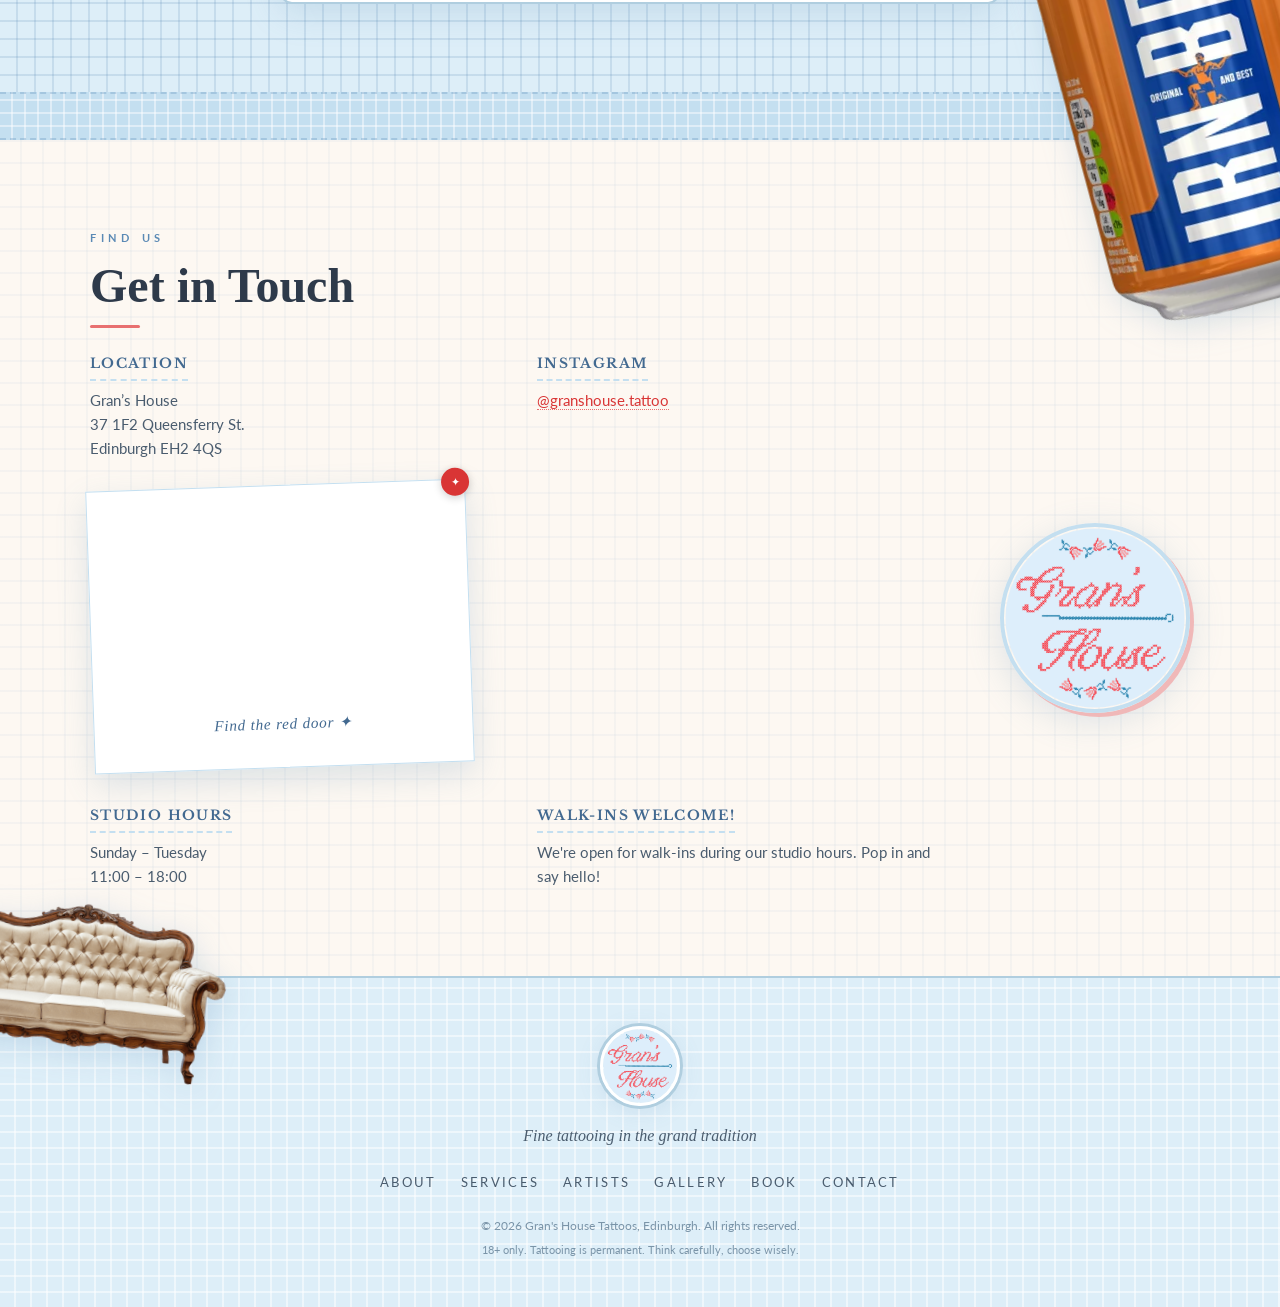
==== commit 2d38a955: "added instagram post changes to index" ====
--- a/index.html
+++ b/index.html
@@ -271,302 +271,7 @@
           class="insta-link">@granshouse.tattoo</a>
       </p>
 
-      <!-- ── MODE A: SnapWidget live feed ── -->
-      <!-- Replace YOUR_WIDGET_ID_HERE with the number from snapwidget.com -->
-      <div class="ig-snapwidget-wrap" id="ig-snapwidget">
-        <iframe src="https://snapwidget.com/embed/YOUR_WIDGET_ID_HERE" class="snapwidget-widget"
-          allowtransparency="true" frameborder="0" scrolling="no" title="Instagram feed — Gran's House Tattoos"
-          aria-label="Instagram photo grid for @granshouse.tattoo"></iframe>
-        <script async src="https://snapwidget.com/js/snapwidget.js"></script>
-      </div>
-
-      <!-- ── MODE B: Official individual post embeds (shown when SnapWidget is not set up) ── -->
-      <!-- Paste your <blockquote class="instagram-media"> embeds inside here -->
-      <div class="ig-post-embeds" id="ig-post-embeds" hidden>
-        <!-- PASTE INSTAGRAM EMBED BLOCKQUOTES HERE — one per post -->
-        <!-- Example structure (Instagram will replace this with the real post):
-        <blockquote class="instagram-media" data-instgrm-permalink="https://www.instagram.com/p/YOURPOSTID/" data-instgrm-version="14">
-          <a href="https://www.instagram.com/p/YOURPOSTID/">View post</a>
-        </blockquote>
-        -->
-        <blockquote class="instagram-media" data-instgrm-captioned
-          data-instgrm-permalink="https://www.instagram.com/p/DWb9BjYgiXg/?utm_source=ig_embed&amp;utm_campaign=loading"
-          data-instgrm-version="14"
-          style=" background:#FFF; border:0; border-radius:3px; box-shadow:0 0 1px 0 rgba(0,0,0,0.5),0 1px 10px 0 rgba(0,0,0,0.15); margin: 1px; max-width:540px; min-width:326px; padding:0; width:99.375%; width:-webkit-calc(100% - 2px); width:calc(100% - 2px);">
-          <div style="padding:16px;"> <a
-              href="https://www.instagram.com/p/DWb9BjYgiXg/?utm_source=ig_embed&amp;utm_campaign=loading"
-              style=" background:#FFFFFF; line-height:0; padding:0 0; text-align:center; text-decoration:none; width:100%;"
-              target="_blank">
-              <div style=" display: flex; flex-direction: row; align-items: center;">
-                <div
-                  style="background-color: #F4F4F4; border-radius: 50%; flex-grow: 0; height: 40px; margin-right: 14px; width: 40px;">
-                </div>
-                <div style="display: flex; flex-direction: column; flex-grow: 1; justify-content: center;">
-                  <div
-                    style=" background-color: #F4F4F4; border-radius: 4px; flex-grow: 0; height: 14px; margin-bottom: 6px; width: 100px;">
-                  </div>
-                  <div style=" background-color: #F4F4F4; border-radius: 4px; flex-grow: 0; height: 14px; width: 60px;">
-                  </div>
-                </div>
-              </div>
-              <div style="padding: 19% 0;"></div>
-              <div style="display:block; height:50px; margin:0 auto 12px; width:50px;"><svg width="50px" height="50px"
-                  viewBox="0 0 60 60" version="1.1" xmlns="https://www.w3.org/2000/svg"
-                  xmlns:xlink="https://www.w3.org/1999/xlink">
-                  <g stroke="none" stroke-width="1" fill="none" fill-rule="evenodd">
-                    <g transform="translate(-511.000000, -20.000000)" fill="#000000">
-                      <g>
-                        <path
-                          d="M556.869,30.41 C554.814,30.41 553.148,32.076 553.148,34.131 C553.148,36.186 554.814,37.852 556.869,37.852 C558.924,37.852 560.59,36.186 560.59,34.131 C560.59,32.076 558.924,30.41 556.869,30.41 M541,60.657 C535.114,60.657 530.342,55.887 530.342,50 C530.342,44.114 535.114,39.342 541,39.342 C546.887,39.342 551.658,44.114 551.658,50 C551.658,55.887 546.887,60.657 541,60.657 M541,33.886 C532.1,33.886 524.886,41.1 524.886,50 C524.886,58.899 532.1,66.113 541,66.113 C549.9,66.113 557.115,58.899 557.115,50 C557.115,41.1 549.9,33.886 541,33.886 M565.378,62.101 C565.244,65.022 564.756,66.606 564.346,67.663 C563.803,69.06 563.154,70.057 562.106,71.106 C561.058,72.155 560.06,72.803 558.662,73.347 C557.607,73.757 556.021,74.244 553.102,74.378 C549.944,74.521 548.997,74.552 541,74.552 C533.003,74.552 532.056,74.521 528.898,74.378 C525.979,74.244 524.393,73.757 523.338,73.347 C521.94,72.803 520.942,72.155 519.894,71.106 C518.846,70.057 518.197,69.06 517.654,67.663 C517.244,66.606 516.755,65.022 516.623,62.101 C516.479,58.943 516.448,57.996 516.448,50 C516.448,42.003 516.479,41.056 516.623,37.899 C516.755,34.978 517.244,33.391 517.654,32.338 C518.197,30.938 518.846,29.942 519.894,28.894 C520.942,27.846 521.94,27.196 523.338,26.654 C524.393,26.244 525.979,25.756 528.898,25.623 C532.057,25.479 533.004,25.448 541,25.448 C548.997,25.448 549.943,25.479 553.102,25.623 C556.021,25.756 557.607,26.244 558.662,26.654 C560.06,27.196 561.058,27.846 562.106,28.894 C563.154,29.942 563.803,30.938 564.346,32.338 C564.756,33.391 565.244,34.978 565.378,37.899 C565.522,41.056 565.552,42.003 565.552,50 C565.552,57.996 565.522,58.943 565.378,62.101 M570.82,37.631 C570.674,34.438 570.167,32.258 569.425,30.349 C568.659,28.377 567.633,26.702 565.965,25.035 C564.297,23.368 562.623,22.342 560.652,21.575 C558.743,20.834 556.562,20.326 553.369,20.18 C550.169,20.033 549.148,20 541,20 C532.853,20 531.831,20.033 528.631,20.18 C525.438,20.326 523.257,20.834 521.349,21.575 C519.376,22.342 517.703,23.368 516.035,25.035 C514.368,26.702 513.342,28.377 512.574,30.349 C511.834,32.258 511.326,34.438 511.181,37.631 C511.035,40.831 511,41.851 511,50 C511,58.147 511.035,59.17 511.181,62.369 C511.326,65.562 511.834,67.743 512.574,69.651 C513.342,71.625 514.368,73.296 516.035,74.965 C517.703,76.634 519.376,77.658 521.349,78.425 C523.257,79.167 525.438,79.673 528.631,79.82 C531.831,79.965 532.853,80.001 541,80.001 C549.148,80.001 550.169,79.965 553.369,79.82 C556.562,79.673 558.743,79.167 560.652,78.425 C562.623,77.658 564.297,76.634 565.965,74.965 C567.633,73.296 568.659,71.625 569.425,69.651 C570.167,67.743 570.674,65.562 570.82,62.369 C570.966,59.17 571,58.147 571,50 C571,41.851 570.966,40.831 570.82,37.631">
-                        </path>
-                      </g>
-                    </g>
-                  </g>
-                </svg></div>
-              <div style="padding-top: 8px;">
-                <div
-                  style=" color:#3897f0; font-family:Arial,sans-serif; font-size:14px; font-style:normal; font-weight:550; line-height:18px;">
-                  View this post on Instagram</div>
-              </div>
-              <div style="padding: 12.5% 0;"></div>
-              <div style="display: flex; flex-direction: row; margin-bottom: 14px; align-items: center;">
-                <div>
-                  <div
-                    style="background-color: #F4F4F4; border-radius: 50%; height: 12.5px; width: 12.5px; transform: translateX(0px) translateY(7px);">
-                  </div>
-                  <div
-                    style="background-color: #F4F4F4; height: 12.5px; transform: rotate(-45deg) translateX(3px) translateY(1px); width: 12.5px; flex-grow: 0; margin-right: 14px; margin-left: 2px;">
-                  </div>
-                  <div
-                    style="background-color: #F4F4F4; border-radius: 50%; height: 12.5px; width: 12.5px; transform: translateX(9px) translateY(-18px);">
-                  </div>
-                </div>
-                <div style="margin-left: 8px;">
-                  <div style=" background-color: #F4F4F4; border-radius: 50%; flex-grow: 0; height: 20px; width: 20px;">
-                  </div>
-                  <div
-                    style=" width: 0; height: 0; border-top: 2px solid transparent; border-left: 6px solid #f4f4f4; border-bottom: 2px solid transparent; transform: translateX(16px) translateY(-4px) rotate(30deg)">
-                  </div>
-                </div>
-                <div style="margin-left: auto;">
-                  <div
-                    style=" width: 0px; border-top: 8px solid #F4F4F4; border-right: 8px solid transparent; transform: translateY(16px);">
-                  </div>
-                  <div
-                    style=" background-color: #F4F4F4; flex-grow: 0; height: 12px; width: 16px; transform: translateY(-4px);">
-                  </div>
-                  <div
-                    style=" width: 0; height: 0; border-top: 8px solid #F4F4F4; border-left: 8px solid transparent; transform: translateY(-4px) translateX(8px);">
-                  </div>
-                </div>
-              </div>
-              <div
-                style="display: flex; flex-direction: column; flex-grow: 1; justify-content: center; margin-bottom: 24px;">
-                <div
-                  style=" background-color: #F4F4F4; border-radius: 4px; flex-grow: 0; height: 14px; margin-bottom: 6px; width: 224px;">
-                </div>
-                <div style=" background-color: #F4F4F4; border-radius: 4px; flex-grow: 0; height: 14px; width: 144px;">
-                </div>
-              </div>
-            </a>
-            <p
-              style=" color:#c9c8cd; font-family:Arial,sans-serif; font-size:14px; line-height:17px; margin-bottom:0; margin-top:8px; overflow:hidden; padding:8px 0 7px; text-align:center; text-overflow:ellipsis; white-space:nowrap;">
-              <a href="https://www.instagram.com/p/DWb9BjYgiXg/?utm_source=ig_embed&amp;utm_campaign=loading"
-                style=" color:#c9c8cd; font-family:Arial,sans-serif; font-size:14px; font-style:normal; font-weight:normal; line-height:17px; text-decoration:none;"
-                target="_blank">A post shared by Jamie Christ (@jamie.christ)</a>
-            </p>
-          </div>
-        </blockquote>
-        <script async src="//www.instagram.com/embed.js"></script>
-        <blockquote class="instagram-media" data-instgrm-captioned
-          data-instgrm-permalink="https://www.instagram.com/p/DV_mzFVAmsB/?utm_source=ig_embed&amp;utm_campaign=loading"
-          data-instgrm-version="14"
-          style=" background:#FFF; border:0; border-radius:3px; box-shadow:0 0 1px 0 rgba(0,0,0,0.5),0 1px 10px 0 rgba(0,0,0,0.15); margin: 1px; max-width:540px; min-width:326px; padding:0; width:99.375%; width:-webkit-calc(100% - 2px); width:calc(100% - 2px);">
-          <div style="padding:16px;"> <a
-              href="https://www.instagram.com/p/DV_mzFVAmsB/?utm_source=ig_embed&amp;utm_campaign=loading"
-              style=" background:#FFFFFF; line-height:0; padding:0 0; text-align:center; text-decoration:none; width:100%;"
-              target="_blank">
-              <div style=" display: flex; flex-direction: row; align-items: center;">
-                <div
-                  style="background-color: #F4F4F4; border-radius: 50%; flex-grow: 0; height: 40px; margin-right: 14px; width: 40px;">
-                </div>
-                <div style="display: flex; flex-direction: column; flex-grow: 1; justify-content: center;">
-                  <div
-                    style=" background-color: #F4F4F4; border-radius: 4px; flex-grow: 0; height: 14px; margin-bottom: 6px; width: 100px;">
-                  </div>
-                  <div style=" background-color: #F4F4F4; border-radius: 4px; flex-grow: 0; height: 14px; width: 60px;">
-                  </div>
-                </div>
-              </div>
-              <div style="padding: 19% 0;"></div>
-              <div style="display:block; height:50px; margin:0 auto 12px; width:50px;"><svg width="50px" height="50px"
-                  viewBox="0 0 60 60" version="1.1" xmlns="https://www.w3.org/2000/svg"
-                  xmlns:xlink="https://www.w3.org/1999/xlink">
-                  <g stroke="none" stroke-width="1" fill="none" fill-rule="evenodd">
-                    <g transform="translate(-511.000000, -20.000000)" fill="#000000">
-                      <g>
-                        <path
-                          d="M556.869,30.41 C554.814,30.41 553.148,32.076 553.148,34.131 C553.148,36.186 554.814,37.852 556.869,37.852 C558.924,37.852 560.59,36.186 560.59,34.131 C560.59,32.076 558.924,30.41 556.869,30.41 M541,60.657 C535.114,60.657 530.342,55.887 530.342,50 C530.342,44.114 535.114,39.342 541,39.342 C546.887,39.342 551.658,44.114 551.658,50 C551.658,55.887 546.887,60.657 541,60.657 M541,33.886 C532.1,33.886 524.886,41.1 524.886,50 C524.886,58.899 532.1,66.113 541,66.113 C549.9,66.113 557.115,58.899 557.115,50 C557.115,41.1 549.9,33.886 541,33.886 M565.378,62.101 C565.244,65.022 564.756,66.606 564.346,67.663 C563.803,69.06 563.154,70.057 562.106,71.106 C561.058,72.155 560.06,72.803 558.662,73.347 C557.607,73.757 556.021,74.244 553.102,74.378 C549.944,74.521 548.997,74.552 541,74.552 C533.003,74.552 532.056,74.521 528.898,74.378 C525.979,74.244 524.393,73.757 523.338,73.347 C521.94,72.803 520.942,72.155 519.894,71.106 C518.846,70.057 518.197,69.06 517.654,67.663 C517.244,66.606 516.755,65.022 516.623,62.101 C516.479,58.943 516.448,57.996 516.448,50 C516.448,42.003 516.479,41.056 516.623,37.899 C516.755,34.978 517.244,33.391 517.654,32.338 C518.197,30.938 518.846,29.942 519.894,28.894 C520.942,27.846 521.94,27.196 523.338,26.654 C524.393,26.244 525.979,25.756 528.898,25.623 C532.057,25.479 533.004,25.448 541,25.448 C548.997,25.448 549.943,25.479 553.102,25.623 C556.021,25.756 557.607,26.244 558.662,26.654 C560.06,27.196 561.058,27.846 562.106,28.894 C563.154,29.942 563.803,30.938 564.346,32.338 C564.756,33.391 565.244,34.978 565.378,37.899 C565.522,41.056 565.552,42.003 565.552,50 C565.552,57.996 565.522,58.943 565.378,62.101 M570.82,37.631 C570.674,34.438 570.167,32.258 569.425,30.349 C568.659,28.377 567.633,26.702 565.965,25.035 C564.297,23.368 562.623,22.342 560.652,21.575 C558.743,20.834 556.562,20.326 553.369,20.18 C550.169,20.033 549.148,20 541,20 C532.853,20 531.831,20.033 528.631,20.18 C525.438,20.326 523.257,20.834 521.349,21.575 C519.376,22.342 517.703,23.368 516.035,25.035 C514.368,26.702 513.342,28.377 512.574,30.349 C511.834,32.258 511.326,34.438 511.181,37.631 C511.035,40.831 511,41.851 511,50 C511,58.147 511.035,59.17 511.181,62.369 C511.326,65.562 511.834,67.743 512.574,69.651 C513.342,71.625 514.368,73.296 516.035,74.965 C517.703,76.634 519.376,77.658 521.349,78.425 C523.257,79.167 525.438,79.673 528.631,79.82 C531.831,79.965 532.853,80.001 541,80.001 C549.148,80.001 550.169,79.965 553.369,79.82 C556.562,79.673 558.743,79.167 560.652,78.425 C562.623,77.658 564.297,76.634 565.965,74.965 C567.633,73.296 568.659,71.625 569.425,69.651 C570.167,67.743 570.674,65.562 570.82,62.369 C570.966,59.17 571,58.147 571,50 C571,41.851 570.966,40.831 570.82,37.631">
-                        </path>
-                      </g>
-                    </g>
-                  </g>
-                </svg></div>
-              <div style="padding-top: 8px;">
-                <div
-                  style=" color:#3897f0; font-family:Arial,sans-serif; font-size:14px; font-style:normal; font-weight:550; line-height:18px;">
-                  View this post on Instagram</div>
-              </div>
-              <div style="padding: 12.5% 0;"></div>
-              <div style="display: flex; flex-direction: row; margin-bottom: 14px; align-items: center;">
-                <div>
-                  <div
-                    style="background-color: #F4F4F4; border-radius: 50%; height: 12.5px; width: 12.5px; transform: translateX(0px) translateY(7px);">
-                  </div>
-                  <div
-                    style="background-color: #F4F4F4; height: 12.5px; transform: rotate(-45deg) translateX(3px) translateY(1px); width: 12.5px; flex-grow: 0; margin-right: 14px; margin-left: 2px;">
-                  </div>
-                  <div
-                    style="background-color: #F4F4F4; border-radius: 50%; height: 12.5px; width: 12.5px; transform: translateX(9px) translateY(-18px);">
-                  </div>
-                </div>
-                <div style="margin-left: 8px;">
-                  <div style=" background-color: #F4F4F4; border-radius: 50%; flex-grow: 0; height: 20px; width: 20px;">
-                  </div>
-                  <div
-                    style=" width: 0; height: 0; border-top: 2px solid transparent; border-left: 6px solid #f4f4f4; border-bottom: 2px solid transparent; transform: translateX(16px) translateY(-4px) rotate(30deg)">
-                  </div>
-                </div>
-                <div style="margin-left: auto;">
-                  <div
-                    style=" width: 0px; border-top: 8px solid #F4F4F4; border-right: 8px solid transparent; transform: translateY(16px);">
-                  </div>
-                  <div
-                    style=" background-color: #F4F4F4; flex-grow: 0; height: 12px; width: 16px; transform: translateY(-4px);">
-                  </div>
-                  <div
-                    style=" width: 0; height: 0; border-top: 8px solid #F4F4F4; border-left: 8px solid transparent; transform: translateY(-4px) translateX(8px);">
-                  </div>
-                </div>
-              </div>
-              <div
-                style="display: flex; flex-direction: column; flex-grow: 1; justify-content: center; margin-bottom: 24px;">
-                <div
-                  style=" background-color: #F4F4F4; border-radius: 4px; flex-grow: 0; height: 14px; margin-bottom: 6px; width: 224px;">
-                </div>
-                <div style=" background-color: #F4F4F4; border-radius: 4px; flex-grow: 0; height: 14px; width: 144px;">
-                </div>
-              </div>
-            </a>
-            <p
-              style=" color:#c9c8cd; font-family:Arial,sans-serif; font-size:14px; line-height:17px; margin-bottom:0; margin-top:8px; overflow:hidden; padding:8px 0 7px; text-align:center; text-overflow:ellipsis; white-space:nowrap;">
-              <a href="https://www.instagram.com/p/DV_mzFVAmsB/?utm_source=ig_embed&amp;utm_campaign=loading"
-                style=" color:#c9c8cd; font-family:Arial,sans-serif; font-size:14px; font-style:normal; font-weight:normal; line-height:17px; text-decoration:none;"
-                target="_blank">A post shared by Jamie Christ (@jamie.christ)</a>
-            </p>
-          </div>
-        </blockquote>
-        <script async src="//www.instagram.com/embed.js"></script>
-        <blockquote class="instagram-media" data-instgrm-captioned
-          data-instgrm-permalink="https://www.instagram.com/reel/DV6cT-DAkLP/?utm_source=ig_embed&amp;utm_campaign=loading"
-          data-instgrm-version="14"
-          style=" background:#FFF; border:0; border-radius:3px; box-shadow:0 0 1px 0 rgba(0,0,0,0.5),0 1px 10px 0 rgba(0,0,0,0.15); margin: 1px; max-width:540px; min-width:326px; padding:0; width:99.375%; width:-webkit-calc(100% - 2px); width:calc(100% - 2px);">
-          <div style="padding:16px;"> <a
-              href="https://www.instagram.com/reel/DV6cT-DAkLP/?utm_source=ig_embed&amp;utm_campaign=loading"
-              style=" background:#FFFFFF; line-height:0; padding:0 0; text-align:center; text-decoration:none; width:100%;"
-              target="_blank">
-              <div style=" display: flex; flex-direction: row; align-items: center;">
-                <div
-                  style="background-color: #F4F4F4; border-radius: 50%; flex-grow: 0; height: 40px; margin-right: 14px; width: 40px;">
-                </div>
-                <div style="display: flex; flex-direction: column; flex-grow: 1; justify-content: center;">
-                  <div
-                    style=" background-color: #F4F4F4; border-radius: 4px; flex-grow: 0; height: 14px; margin-bottom: 6px; width: 100px;">
-                  </div>
-                  <div style=" background-color: #F4F4F4; border-radius: 4px; flex-grow: 0; height: 14px; width: 60px;">
-                  </div>
-                </div>
-              </div>
-              <div style="padding: 19% 0;"></div>
-              <div style="display:block; height:50px; margin:0 auto 12px; width:50px;"><svg width="50px" height="50px"
-                  viewBox="0 0 60 60" version="1.1" xmlns="https://www.w3.org/2000/svg"
-                  xmlns:xlink="https://www.w3.org/1999/xlink">
-                  <g stroke="none" stroke-width="1" fill="none" fill-rule="evenodd">
-                    <g transform="translate(-511.000000, -20.000000)" fill="#000000">
-                      <g>
-                        <path
-                          d="M556.869,30.41 C554.814,30.41 553.148,32.076 553.148,34.131 C553.148,36.186 554.814,37.852 556.869,37.852 C558.924,37.852 560.59,36.186 560.59,34.131 C560.59,32.076 558.924,30.41 556.869,30.41 M541,60.657 C535.114,60.657 530.342,55.887 530.342,50 C530.342,44.114 535.114,39.342 541,39.342 C546.887,39.342 551.658,44.114 551.658,50 C551.658,55.887 546.887,60.657 541,60.657 M541,33.886 C532.1,33.886 524.886,41.1 524.886,50 C524.886,58.899 532.1,66.113 541,66.113 C549.9,66.113 557.115,58.899 557.115,50 C557.115,41.1 549.9,33.886 541,33.886 M565.378,62.101 C565.244,65.022 564.756,66.606 564.346,67.663 C563.803,69.06 563.154,70.057 562.106,71.106 C561.058,72.155 560.06,72.803 558.662,73.347 C557.607,73.757 556.021,74.244 553.102,74.378 C549.944,74.521 548.997,74.552 541,74.552 C533.003,74.552 532.056,74.521 528.898,74.378 C525.979,74.244 524.393,73.757 523.338,73.347 C521.94,72.803 520.942,72.155 519.894,71.106 C518.846,70.057 518.197,69.06 517.654,67.663 C517.244,66.606 516.755,65.022 516.623,62.101 C516.479,58.943 516.448,57.996 516.448,50 C516.448,42.003 516.479,41.056 516.623,37.899 C516.755,34.978 517.244,33.391 517.654,32.338 C518.197,30.938 518.846,29.942 519.894,28.894 C520.942,27.846 521.94,27.196 523.338,26.654 C524.393,26.244 525.979,25.756 528.898,25.623 C532.057,25.479 533.004,25.448 541,25.448 C548.997,25.448 549.943,25.479 553.102,25.623 C556.021,25.756 557.607,26.244 558.662,26.654 C560.06,27.196 561.058,27.846 562.106,28.894 C563.154,29.942 563.803,30.938 564.346,32.338 C564.756,33.391 565.244,34.978 565.378,37.899 C565.522,41.056 565.552,42.003 565.552,50 C565.552,57.996 565.522,58.943 565.378,62.101 M570.82,37.631 C570.674,34.438 570.167,32.258 569.425,30.349 C568.659,28.377 567.633,26.702 565.965,25.035 C564.297,23.368 562.623,22.342 560.652,21.575 C558.743,20.834 556.562,20.326 553.369,20.18 C550.169,20.033 549.148,20 541,20 C532.853,20 531.831,20.033 528.631,20.18 C525.438,20.326 523.257,20.834 521.349,21.575 C519.376,22.342 517.703,23.368 516.035,25.035 C514.368,26.702 513.342,28.377 512.574,30.349 C511.834,32.258 511.326,34.438 511.181,37.631 C511.035,40.831 511,41.851 511,50 C511,58.147 511.035,59.17 511.181,62.369 C511.326,65.562 511.834,67.743 512.574,69.651 C513.342,71.625 514.368,73.296 516.035,74.965 C517.703,76.634 519.376,77.658 521.349,78.425 C523.257,79.167 525.438,79.673 528.631,79.82 C531.831,79.965 532.853,80.001 541,80.001 C549.148,80.001 550.169,79.965 553.369,79.82 C556.562,79.673 558.743,79.167 560.652,78.425 C562.623,77.658 564.297,76.634 565.965,74.965 C567.633,73.296 568.659,71.625 569.425,69.651 C570.167,67.743 570.674,65.562 570.82,62.369 C570.966,59.17 571,58.147 571,50 C571,41.851 570.966,40.831 570.82,37.631">
-                        </path>
-                      </g>
-                    </g>
-                  </g>
-                </svg></div>
-              <div style="padding-top: 8px;">
-                <div
-                  style=" color:#3897f0; font-family:Arial,sans-serif; font-size:14px; font-style:normal; font-weight:550; line-height:18px;">
-                  View this post on Instagram</div>
-              </div>
-              <div style="padding: 12.5% 0;"></div>
-              <div style="display: flex; flex-direction: row; margin-bottom: 14px; align-items: center;">
-                <div>
-                  <div
-                    style="background-color: #F4F4F4; border-radius: 50%; height: 12.5px; width: 12.5px; transform: translateX(0px) translateY(7px);">
-                  </div>
-                  <div
-                    style="background-color: #F4F4F4; height: 12.5px; transform: rotate(-45deg) translateX(3px) translateY(1px); width: 12.5px; flex-grow: 0; margin-right: 14px; margin-left: 2px;">
-                  </div>
-                  <div
-                    style="background-color: #F4F4F4; border-radius: 50%; height: 12.5px; width: 12.5px; transform: translateX(9px) translateY(-18px);">
-                  </div>
-                </div>
-                <div style="margin-left: 8px;">
-                  <div style=" background-color: #F4F4F4; border-radius: 50%; flex-grow: 0; height: 20px; width: 20px;">
-                  </div>
-                  <div
-                    style=" width: 0; height: 0; border-top: 2px solid transparent; border-left: 6px solid #f4f4f4; border-bottom: 2px solid transparent; transform: translateX(16px) translateY(-4px) rotate(30deg)">
-                  </div>
-                </div>
-                <div style="margin-left: auto;">
-                  <div
-                    style=" width: 0px; border-top: 8px solid #F4F4F4; border-right: 8px solid transparent; transform: translateY(16px);">
-                  </div>
-                  <div
-                    style=" background-color: #F4F4F4; flex-grow: 0; height: 12px; width: 16px; transform: translateY(-4px);">
-                  </div>
-                  <div
-                    style=" width: 0; height: 0; border-top: 8px solid #F4F4F4; border-left: 8px solid transparent; transform: translateY(-4px) translateX(8px);">
-                  </div>
-                </div>
-              </div>
-              <div
-                style="display: flex; flex-direction: column; flex-grow: 1; justify-content: center; margin-bottom: 24px;">
-                <div
-                  style=" background-color: #F4F4F4; border-radius: 4px; flex-grow: 0; height: 14px; margin-bottom: 6px; width: 224px;">
-                </div>
-                <div style=" background-color: #F4F4F4; border-radius: 4px; flex-grow: 0; height: 14px; width: 144px;">
-                </div>
-              </div>
-            </a>
-            <p
-              style=" color:#c9c8cd; font-family:Arial,sans-serif; font-size:14px; line-height:17px; margin-bottom:0; margin-top:8px; overflow:hidden; padding:8px 0 7px; text-align:center; text-overflow:ellipsis; white-space:nowrap;">
-              <a href="https://www.instagram.com/reel/DV6cT-DAkLP/?utm_source=ig_embed&amp;utm_campaign=loading"
-                style=" color:#c9c8cd; font-family:Arial,sans-serif; font-size:14px; font-style:normal; font-weight:normal; line-height:17px; text-decoration:none;"
-                target="_blank">A post shared by Jamie Christ (@jamie.christ)</a>
-            </p>
-          </div>
-        </blockquote>
-        <script async src="//www.instagram.com/embed.js"></script>
-      </div>
-
-      <!-- Fallback: shown when neither mode is set up yet -->
-      <div class="ig-placeholder" id="ig-placeholder">
-        <div class="ig-placeholder-inner">
-          <span class="ig-placeholder-icon">🧵</span>
-          <p>Instagram gallery coming soon.</p>
-          <p class="ig-placeholder-sub">See the setup instructions in <code>index.html</code> (search for "MODE A" or
-            "MODE B").</p>
-        </div>
-      </div>
+      <div class="ig-post-embeds" id="ig-post-embeds"></div>
 
       <div class="gallery-cta">
         <a href="https://www.instagram.com/granshouse.tattoo" target="_blank" rel="noopener"
@@ -576,46 +281,44 @@
     </div>
   </section>
 
-  <!-- Instagram embed script — only loads when Mode B blockquotes are present -->
+  <!-- Instagram embed script — dynamically loads random posts from posts.json -->
   <script>
-    (function () {
-      var snapWidget = document.getElementById('ig-snapwidget');
-      var postEmbeds = document.getElementById('ig-post-embeds');
-      var placeholder = document.getElementById('ig-placeholder');
-
-      // Check whether SnapWidget is properly configured
-      var snapIframe = snapWidget ? snapWidget.querySelector('iframe') : null;
-      var snapSrc = snapIframe ? snapIframe.src : '';
-      var snapReady = snapSrc && !snapSrc.includes('YOUR_WIDGET_ID_HERE');
-
-      // Check whether any blockquote embeds have been pasted
-      var hasEmbeds = postEmbeds && postEmbeds.querySelectorAll('blockquote.instagram-media').length > 0;
-
-      if (snapReady) {
-        // Mode A active — hide everything else
-        if (postEmbeds) postEmbeds.hidden = true;
-        if (placeholder) placeholder.hidden = true;
-      } else if (hasEmbeds) {
-        // Mode B active — hide SnapWidget wrapper and placeholder
-        if (snapWidget) snapWidget.hidden = true;
-        if (placeholder) placeholder.hidden = true;
-        postEmbeds.hidden = false;
-        // Trigger Instagram's embed renderer
+    async function loadInstagramPosts() {
+      try {
+        const response = await fetch('posts.json');
+        const posts = await response.json();
+
+        // Pick 3 random unique posts
+        const shuffled = [...posts].sort(() => 0.5 - Math.random());
+        const selectedPosts = shuffled.slice(0, 3);
+
+        const container = document.getElementById('ig-post-embeds');
+        if (!container) return;
+
+        container.innerHTML = selectedPosts
+          .map(url => `
+            <blockquote class="instagram-media" 
+                        data-instgrm-permalink="${url}" 
+                        data-instgrm-version="14">
+            </blockquote>
+          `)
+          .join('');
+
+        // Trigger Instagram script to process newly injected blockquotes
         if (window.instgrm) {
           window.instgrm.Embeds.process();
         } else {
-          var s = document.createElement('script');
+          const s = document.createElement('script');
           s.async = true;
-          s.src = '//www.instagram.com/embed.js';
+          s.src = 'https://www.instagram.com/embed.js';
           document.body.appendChild(s);
         }
-      } else {
-        // Neither mode configured yet — show placeholder
-        if (snapWidget) snapWidget.hidden = true;
-        if (postEmbeds) postEmbeds.hidden = true;
-        if (placeholder) placeholder.hidden = false;
+      } catch (error) {
+        console.error('Error loading posts:', error);
       }
-    })();
+    }
+
+    document.addEventListener('DOMContentLoaded', loadInstagramPosts);
   </script>
 
   <!-- GINGHAM DIVIDER -->
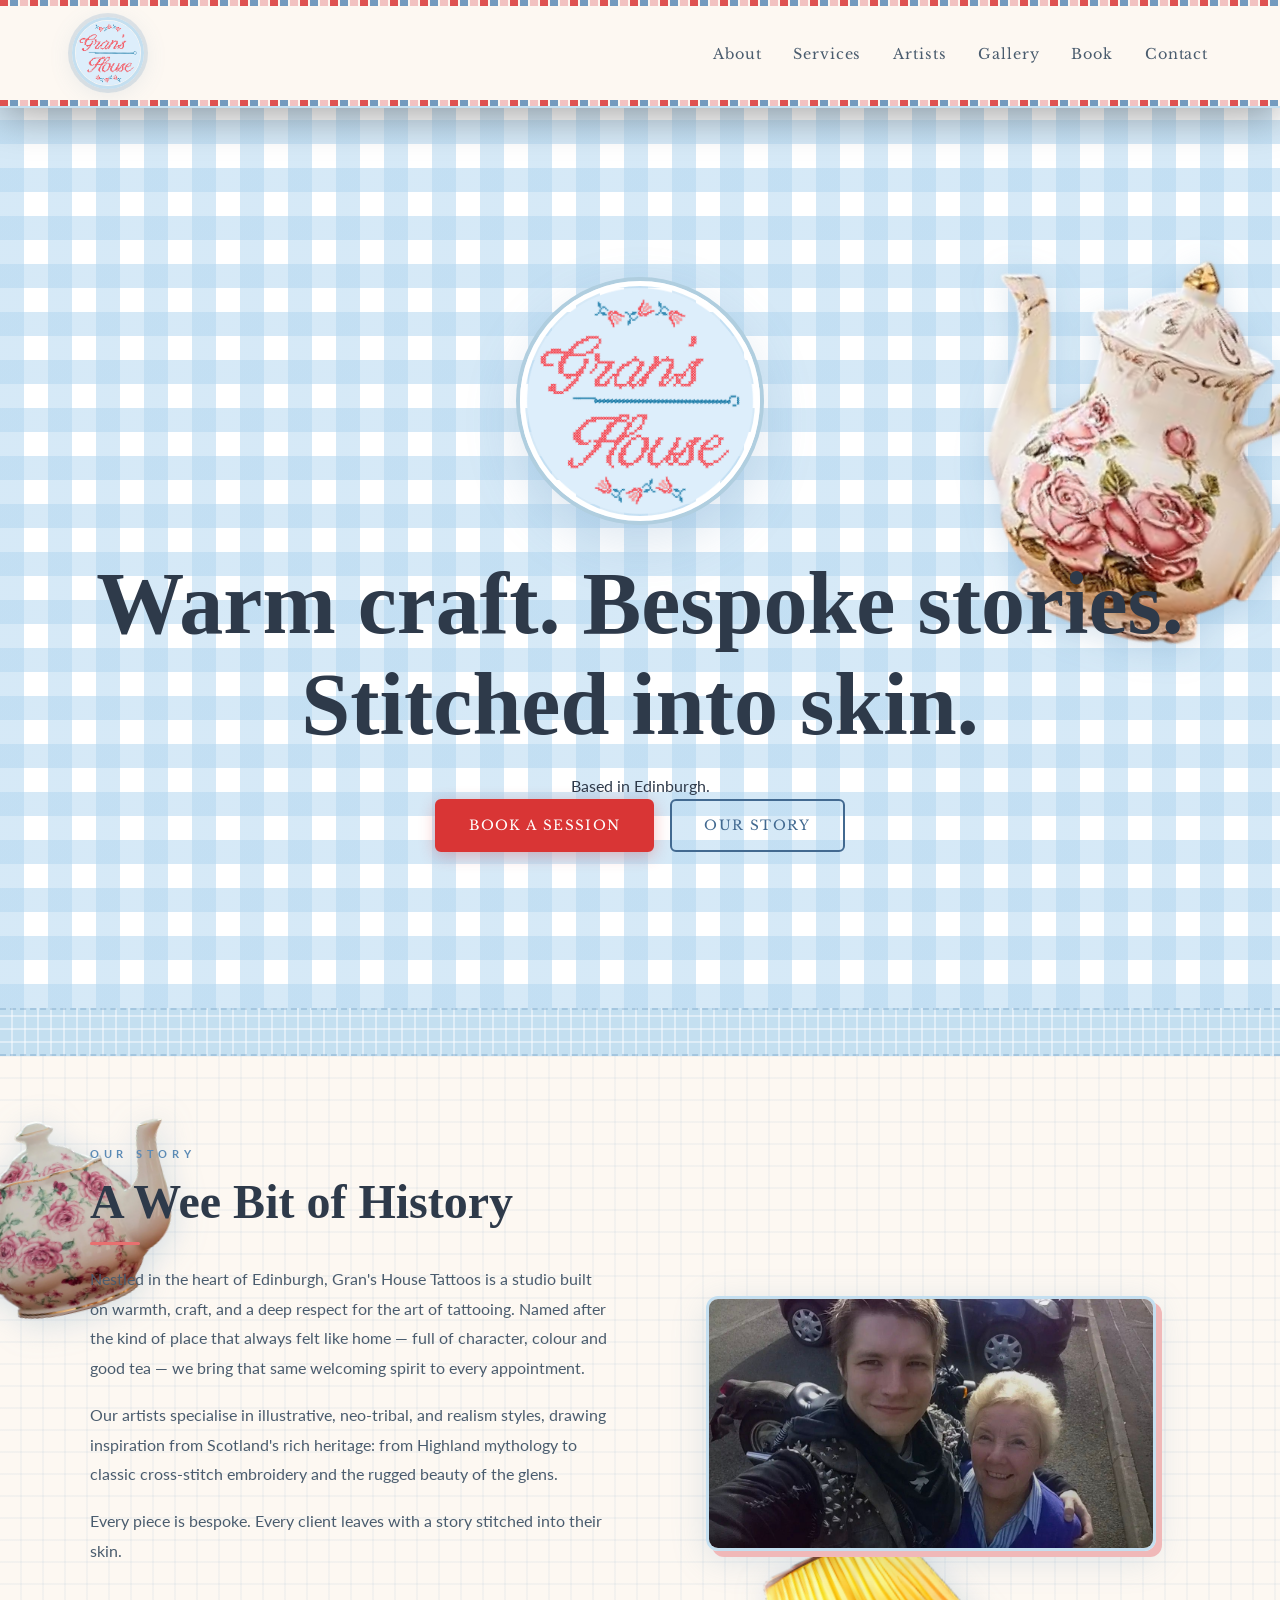
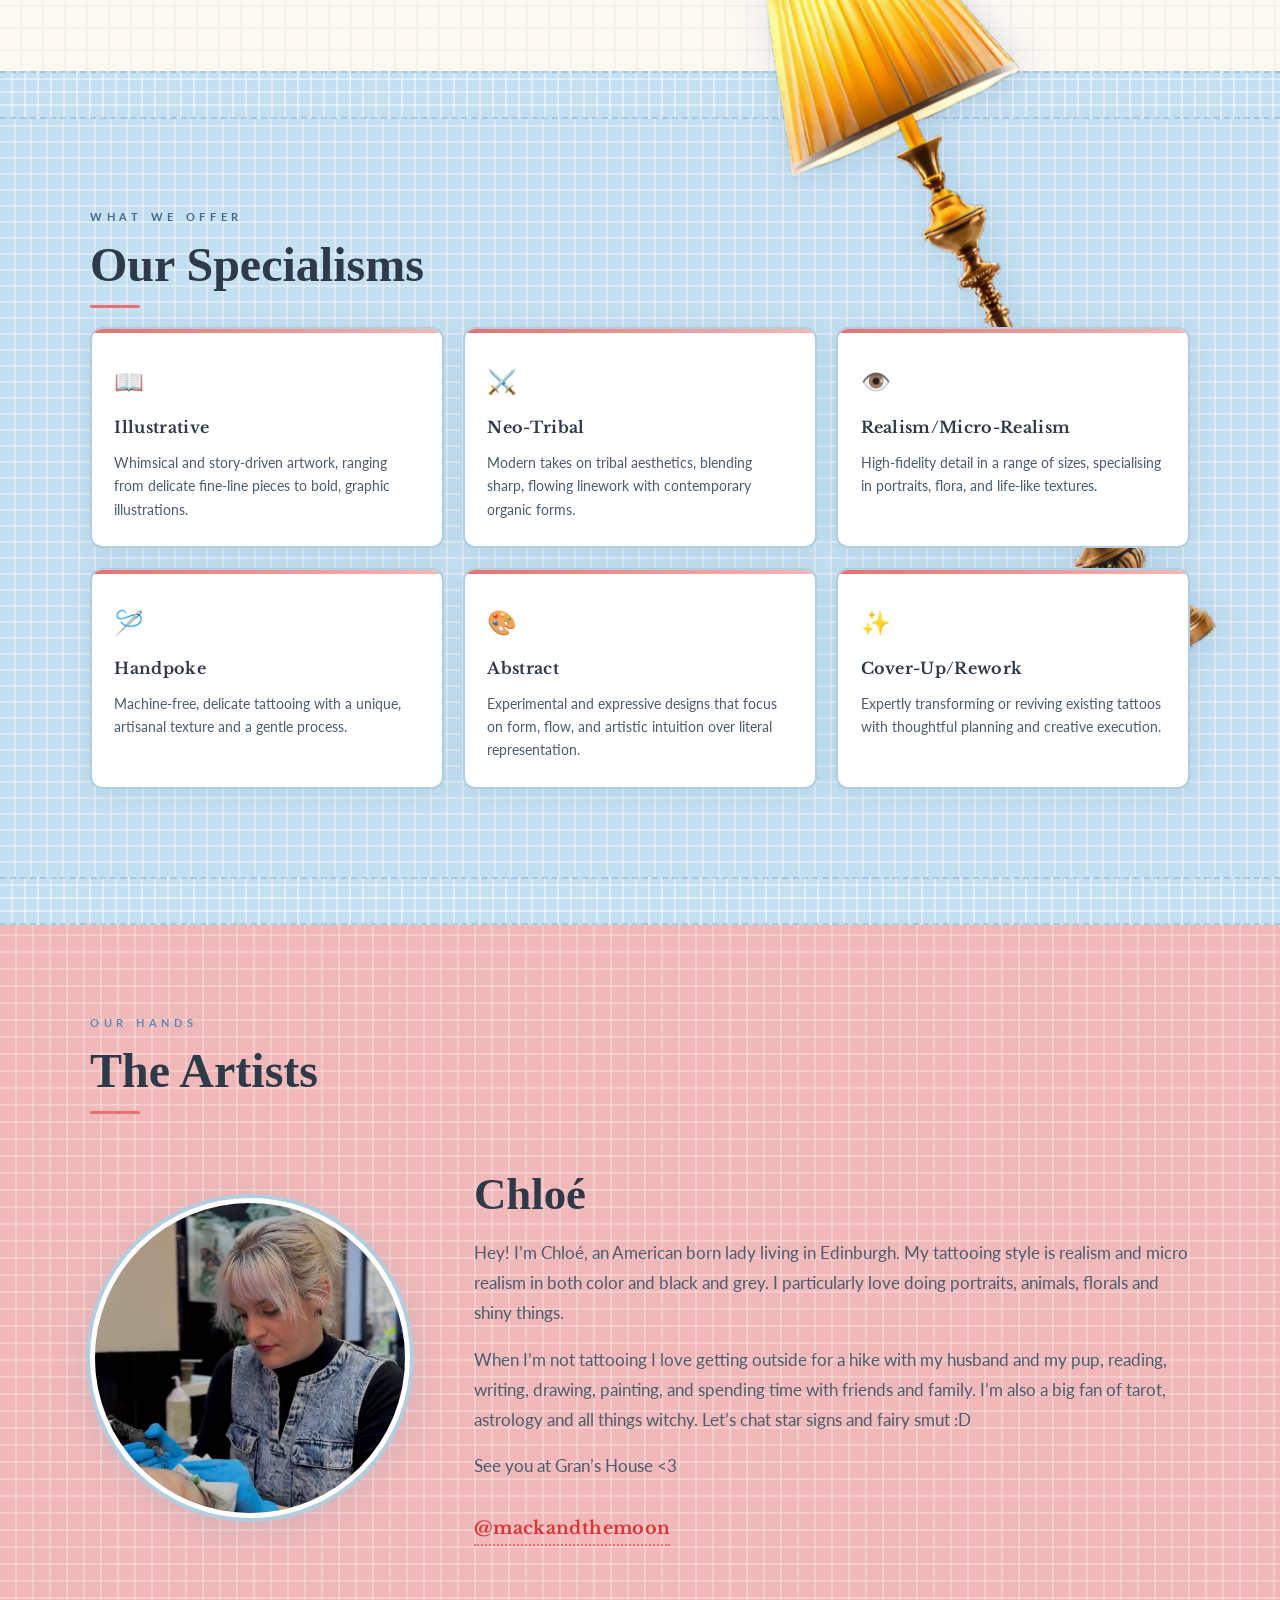
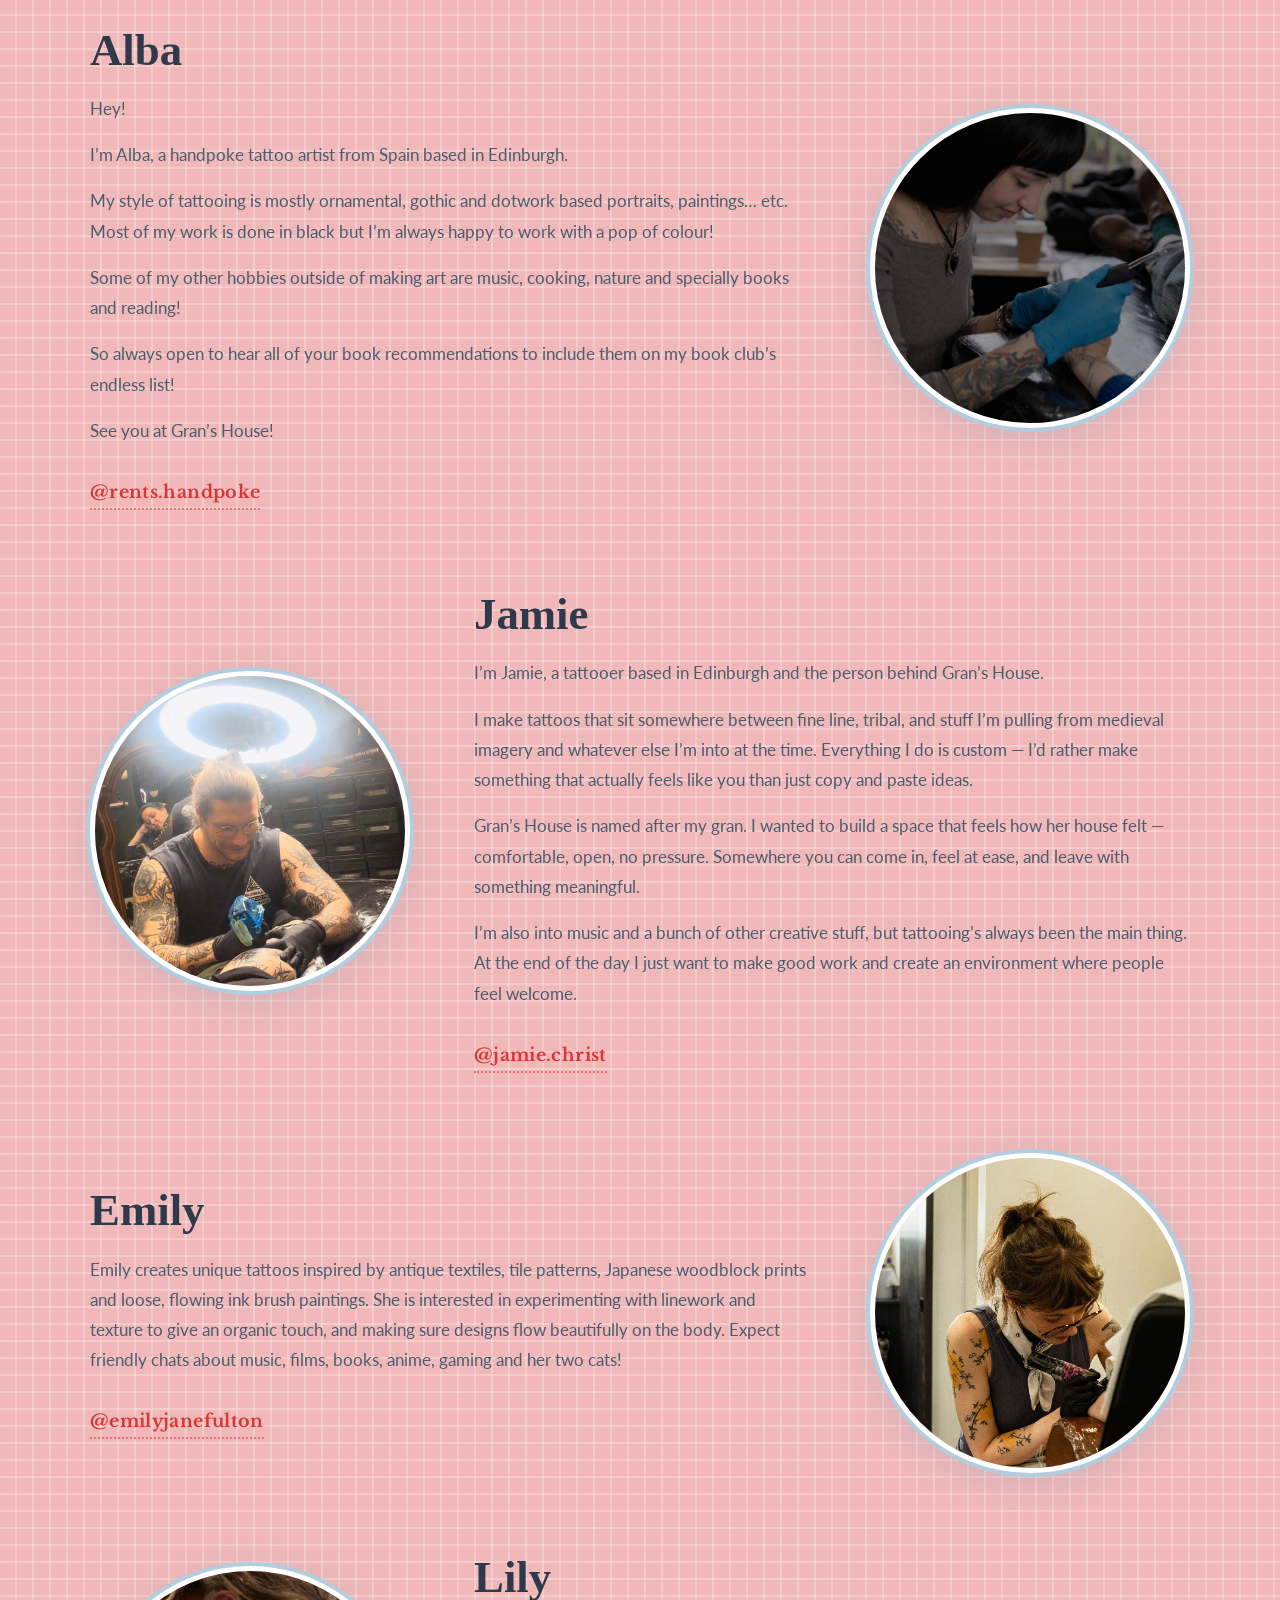
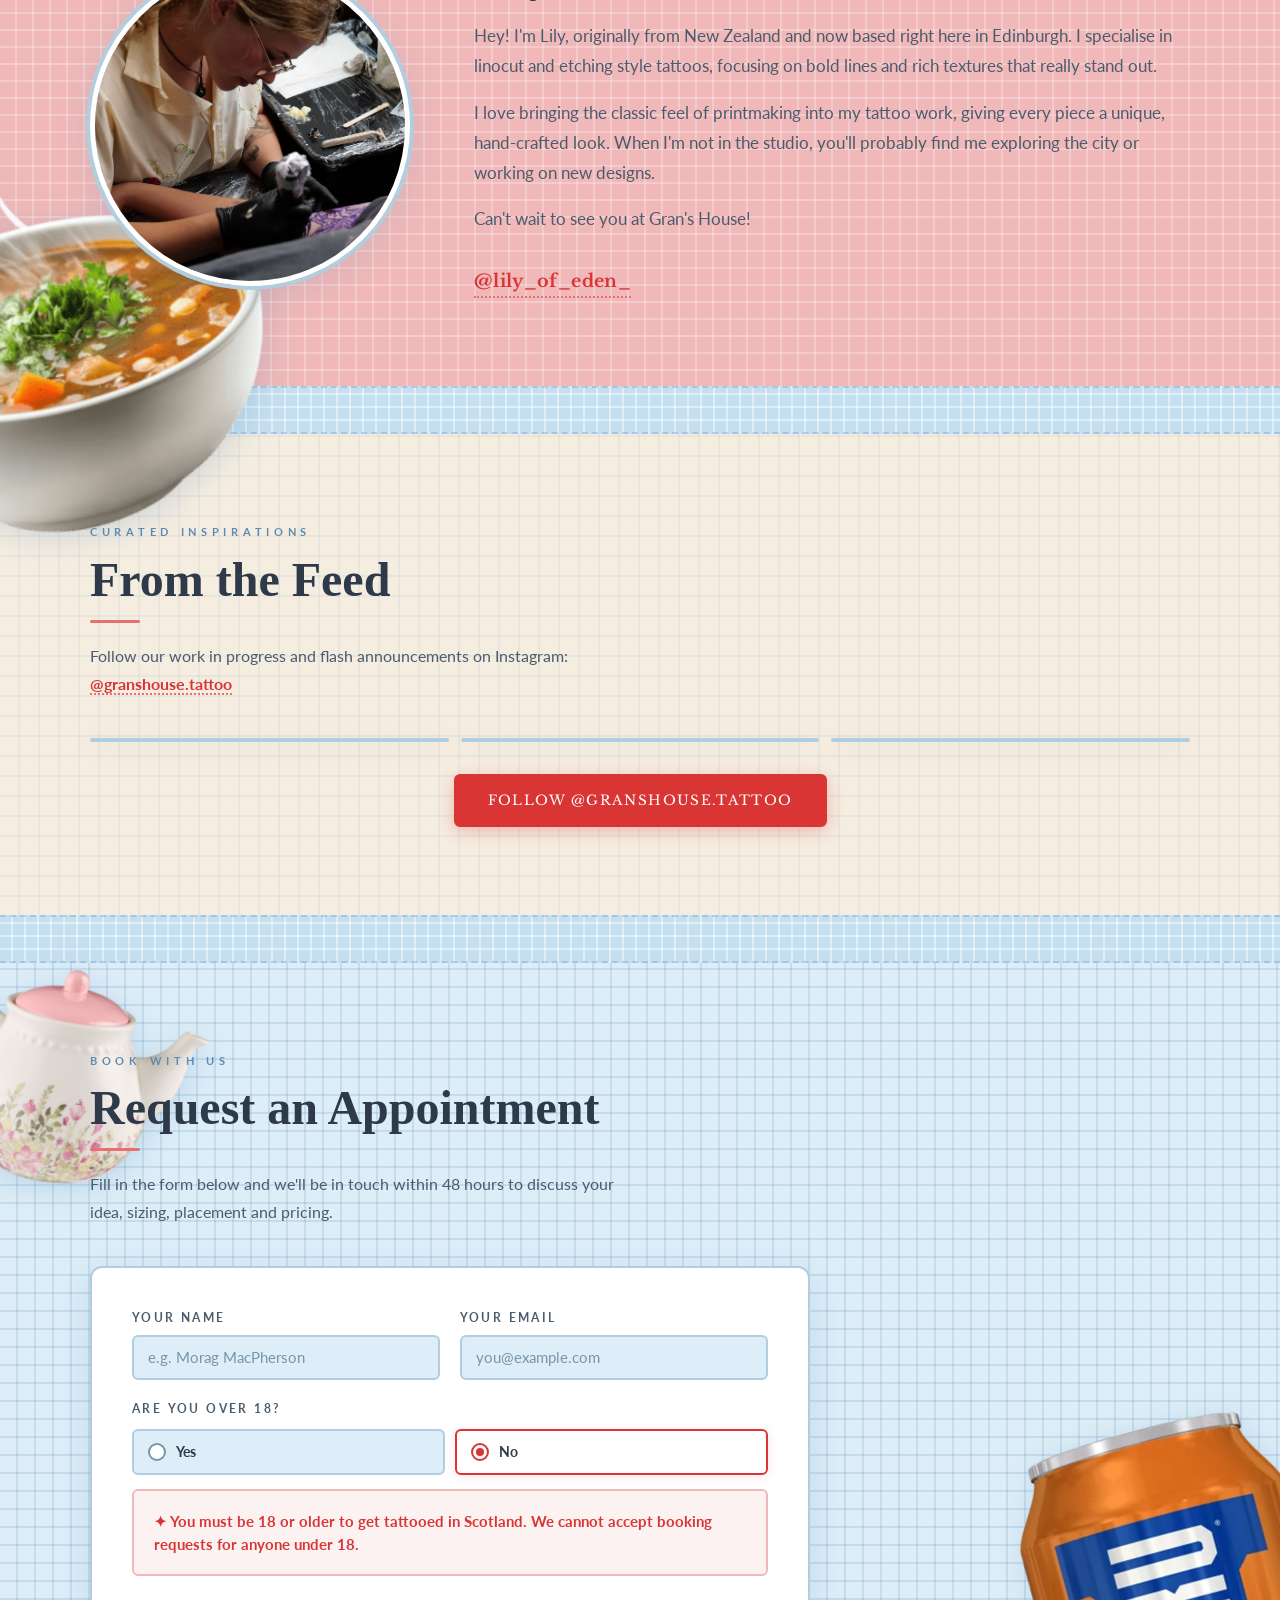
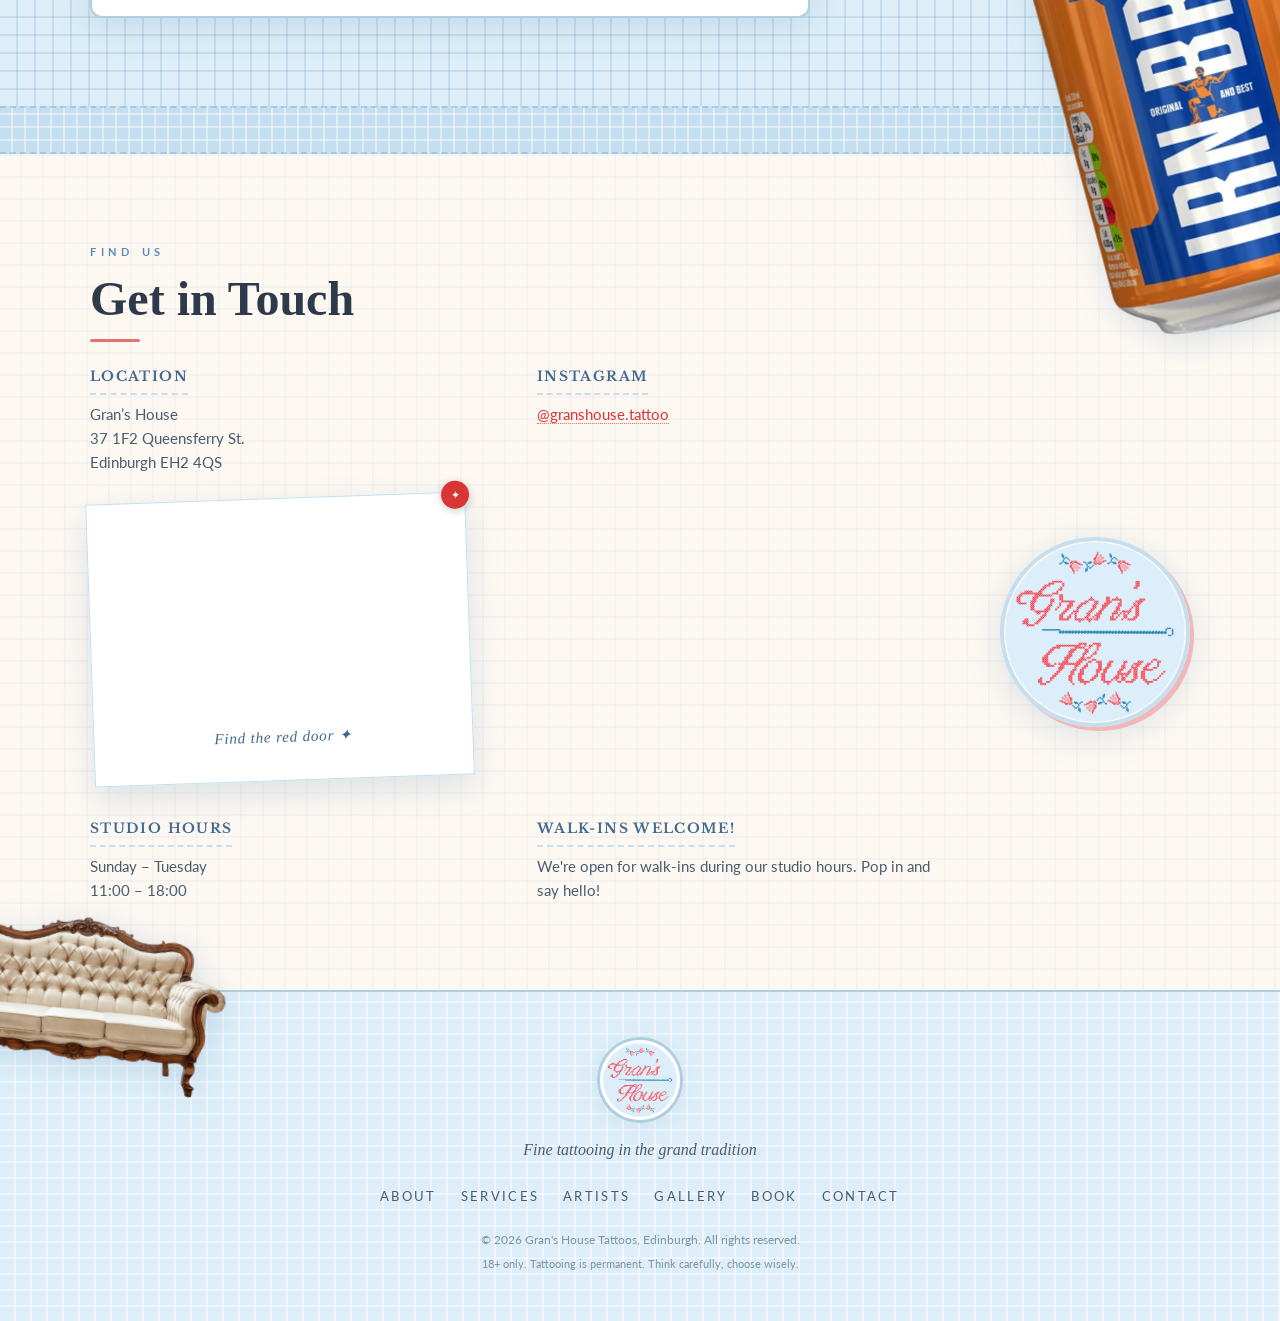
==== commit ca36ded7: "new custom form is live" ====
--- a/index.html
+++ b/index.html
@@ -329,24 +329,439 @@
     <!-- BREAKING THE GRID: teapot 3 -->
     <img src="assets/images/side-elements/teapot-3.png" class="btg-teapot btg-teapot--booking" aria-hidden="true"
       alt="" />
+
     <div class="container booking-container">
       <div class="section-label">Book With Us</div>
       <h2 class="section-title">Request an Appointment</h2>
-
-      <p class="section-intro">To make a booking request, please click the button below to complete our inquiry form on
-        Google Forms.</p>
-
-      <div class="booking-cta-wrap"
-        style="text-align: center; margin-top: 3rem; background: var(--warm-white); padding: 3.5rem 2rem; border-radius: var(--radius); border: 2px solid var(--sky-mid); box-shadow: var(--shadow-md); max-width: 720px; margin-left: auto; margin-right: auto; display: flex; flex-direction: column; align-items: center; justify-content: center; gap: 1rem;">
-        <h3 style="font-family: var(--font-serif); font-size: 1.6rem; color: var(--ink); margin: 0;">Open Booking
-          Inquiry Form</h3>
-        <p style="color: var(--ink-mid); line-height: 1.7; max-width: 500px; margin: 0 0 1rem 0;">Provide details about
-          your idea, preferred artists, sizing, placement, and upload your reference images directly.</p>
-        <a href="https://docs.google.com/forms/d/e/1FAIpQLScu0fHkS9xU3918Ay_2AL7DSowoVMB16Sdk4deGlewsKeGrVw/viewform?usp=pp_url"
-          target="_blank" rel="noopener" class="btn btn-primary" style="font-size: 1.05rem; padding: 1.1rem 3rem;">Start
-          Booking Request ✦</a>
-      </div>
+      <p class="section-intro">Fill in the form below and we'll be in touch within 48 hours to discuss your idea,
+        sizing, placement and pricing.</p>
+
+
+      <!--form & script -->
+
+
+      <form action="" method="POST" class="booking-form" id="booking-form" enctype="multipart/form-data" novalidate>
+        <input type="hidden" name="_subject" value="New Tattoo Enquiry – Gran's House">
+
+        <!-- Name & Email -->
+        <div class="form-row">
+          <div class="form-group">
+            <label for="name">Your Name</label>
+            <input type="text" id="name" name="name" placeholder="e.g. Morag MacPherson" required />
+          </div>
+          <div class="form-group">
+            <label for="email">Your Email</label>
+            <input type="email" id="email" name="email" placeholder="you@example.com" required />
+          </div>
+        </div>
+
+        <!-- Over 18 -->
+        <div class="form-group full">
+          <label class="form-label">Are you over 18?</label>
+          <div class="choice-grid choice-grid--2" role="radiogroup" aria-label="Are you over 18?">
+            <label class="choice-card" for="over18-yes">
+              <input type="radio" id="over18-yes" name="over_18" value="Yes" required />
+              <span class="choice-indicator--radio"></span>
+              <span class="choice-text">Yes</span>
+            </label>
+            <label class="choice-card" for="over18-no">
+              <input type="radio" id="over18-no" name="over_18" value="No" checked />
+              <span class="choice-indicator--radio"></span>
+              <span class="choice-text">No</span>
+            </label>
+          </div>
+          <div class="under18-notice" id="under18-notice">
+            ✦ You must be 18 or older to get tattooed in Scotland. We cannot accept booking requests for anyone under
+            18.
+          </div>
+        </div>
+
+        <!-- Remaining Questions (Visible only when Over 18 is Yes) -->
+        <div id="over18-questions">
+          <!-- Instagram Handle -->
+          <div class="form-group full">
+            <label for="instagram">Your Instagram handle (in case we reach out there)</label>
+            <input type="text" id="instagram" name="instagram" placeholder="@yourhandle or profile link" />
+          </div>
+
+          <!-- Visiting & Conditional Dates -->
+          <div class="form-group full">
+            <label class="form-label">Are you visiting? (for example a holiday)</label>
+            <div class="choice-grid choice-grid--2" role="radiogroup" aria-label="Are you visiting?">
+              <label class="choice-card" for="visiting-yes">
+                <input type="radio" id="visiting-yes" name="is_visiting" value="Yes" />
+                <span class="choice-indicator--radio"></span>
+                <span class="choice-text">Yes</span>
+              </label>
+              <label class="choice-card" for="visiting-no">
+                <input type="radio" id="visiting-no" name="is_visiting" value="No" checked />
+                <span class="choice-indicator--radio"></span>
+                <span class="choice-text">No</span>
+              </label>
+            </div>
+            <div class="visiting-dates-group" id="visiting-dates-container">
+              <label for="visiting-dates">What dates are you visiting? (DD/MM/YYYY - DD/MM/YYYY)</label>
+              <input type="text" id="visiting-dates" name="visiting_dates" placeholder="DD/MM/YYYY - DD/MM/YYYY" />
+            </div>
+          </div>
+
+          <!-- Cover Up -->
+          <div class="form-group full">
+            <label class="form-label">Are you looking for a cover up?</label>
+            <div class="choice-grid choice-grid--2" role="radiogroup" aria-label="Are you looking for a cover up?">
+              <label class="choice-card" for="coverup-yes">
+                <input type="radio" id="coverup-yes" name="cover_up" value="Yes" />
+                <span class="choice-indicator--radio"></span>
+                <span class="choice-text">Yes</span>
+              </label>
+              <label class="choice-card" for="coverup-no">
+                <input type="radio" id="coverup-no" name="cover_up" value="No" checked />
+                <span class="choice-indicator--radio"></span>
+                <span class="choice-text">No</span>
+              </label>
+            </div>
+          </div>
+
+          <!-- Placement & Size -->
+          <div class="form-row">
+            <div class="form-group">
+              <label for="placement">Where on your body is it going?</label>
+              <input type="text" id="placement" name="placement" placeholder="e.g. Upper arm, calf, ribs, chest…" />
+            </div>
+            <div class="form-group">
+              <label for="size">Roughly what size in CM / INCHES</label>
+              <input type="text" id="size" name="size" placeholder="please specify: eg. 3x4 inches" />
+            </div>
+          </div>
+
+          <!-- Colour / Black'n'grey -->
+          <div class="form-group full">
+            <label class="form-label">Colour preference</label>
+            <div class="choice-grid choice-grid--2" role="radiogroup" aria-label="Colour preference">
+              <label class="choice-card" for="color-colour">
+                <input type="radio" id="color-colour" name="color_preference" value="Colour" />
+                <span class="choice-indicator--radio"></span>
+                <span class="choice-text">Colour</span>
+              </label>
+              <label class="choice-card" for="color-blackgrey">
+                <input type="radio" id="color-blackgrey" name="color_preference" value="Black'n'grey" checked />
+                <span class="choice-indicator--radio"></span>
+                <span class="choice-text">Black'n'grey</span>
+              </label>
+            </div>
+          </div>
+
+          <!-- Style -->
+          <div class="form-group full">
+            <label class="form-label">What style are you looking for?</label>
+            <div class="choice-grid choice-grid--styles" aria-label="What style are you looking for?">
+              <label class="choice-card" for="style-neotribal">
+                <input type="checkbox" id="style-neotribal" name="style" value="Neo Tribal" />
+                <span class="choice-indicator--checkbox"></span>
+                <span class="choice-text">Neo Tribal</span>
+              </label>
+              <label class="choice-card" for="style-realism">
+                <input type="checkbox" id="style-realism" name="style" value="Realism / micro realism" />
+                <span class="choice-indicator--checkbox"></span>
+                <span class="choice-text">Realism / micro realism</span>
+              </label>
+              <label class="choice-card" for="style-handpoke">
+                <input type="checkbox" id="style-handpoke" name="style" value="Handpoke" />
+                <span class="choice-indicator--checkbox"></span>
+                <span class="choice-text">Handpoke</span>
+              </label>
+              <label class="choice-card" for="style-illustrative">
+                <input type="checkbox" id="style-illustrative" name="style" value="Illustrative" />
+                <span class="choice-indicator--checkbox"></span>
+                <span class="choice-text">Illustrative</span>
+              </label>
+              <label class="choice-card" for="style-fineline">
+                <input type="checkbox" id="style-fineline" name="style" value="Fineline" />
+                <span class="choice-indicator--checkbox"></span>
+                <span class="choice-text">Fineline</span>
+              </label>
+              <label class="choice-card" for="style-blackwork">
+                <input type="checkbox" id="style-blackwork" name="style" value="Black work" />
+                <span class="choice-indicator--checkbox"></span>
+                <span class="choice-text">Black work</span>
+              </label>
+              <label class="choice-card" for="style-traditional">
+                <input type="checkbox" id="style-traditional" name="style" value="Traditional" />
+                <span class="choice-indicator--checkbox"></span>
+                <span class="choice-text">Traditional</span>
+              </label>
+              <label class="choice-card" for="style-watercolour">
+                <input type="checkbox" id="style-watercolour" name="style" value="Watercolour" />
+                <span class="choice-indicator--checkbox"></span>
+                <span class="choice-text">Watercolour</span>
+              </label>
+              <label class="choice-card" for="style-lettering">
+                <input type="checkbox" id="style-lettering" name="style" value="Lettering / Script" />
+                <span class="choice-indicator--checkbox"></span>
+                <span class="choice-text">Lettering / Script</span>
+              </label>
+              <label class="choice-card" for="style-coverup">
+                <input type="checkbox" id="style-coverup" name="style" value="Cover up / Rework" />
+                <span class="choice-indicator--checkbox"></span>
+                <span class="choice-text">Cover up / Rework</span>
+              </label>
+              <label class="choice-card" for="style-other">
+                <input type="checkbox" id="style-other" name="style" value="Other / Not sure" />
+                <span class="choice-indicator--checkbox"></span>
+                <span class="choice-text">Other / Not sure</span>
+              </label>
+            </div>
+          </div>
+
+          <!-- Description -->
+          <div class="form-group full">
+            <label for="description">Please describe your design in as much detail as possible.</label>
+            <textarea id="description" name="description" rows="5"
+              placeholder="Tell us about your concept, references, placement ideas, and any specific details…"></textarea>
+          </div>
+
+          <!-- Preferred Artist -->
+          <div class="form-group full">
+            <label class="form-label">Do you have a preferred artist?</label>
+            <div class="choice-grid choice-grid--artists" role="radiogroup" aria-label="Preferred artist">
+              <label class="choice-card" for="artist-chloe">
+                <input type="radio" id="artist-chloe" name="artist" value="Chloé" />
+                <span class="choice-indicator--radio"></span>
+                <span class="choice-text">Chloé</span>
+              </label>
+              <label class="choice-card" for="artist-alba">
+                <input type="radio" id="artist-alba" name="artist" value="Alba" />
+                <span class="choice-indicator--radio"></span>
+                <span class="choice-text">Alba</span>
+              </label>
+              <label class="choice-card" for="artist-jamie">
+                <input type="radio" id="artist-jamie" name="artist" value="Jamie" />
+                <span class="choice-indicator--radio"></span>
+                <span class="choice-text">Jamie</span>
+              </label>
+              <label class="choice-card" for="artist-lily">
+                <input type="radio" id="artist-lily" name="artist" value="Lily" />
+                <span class="choice-indicator--radio"></span>
+                <span class="choice-text">Lily</span>
+              </label>
+              <label class="choice-card" for="artist-emily">
+                <input type="radio" id="artist-emily" name="artist" value="Emily" />
+                <span class="choice-indicator--radio"></span>
+                <span class="choice-text">Emily</span>
+              </label>
+              <label class="choice-card" for="artist-notsure">
+                <input type="radio" id="artist-notsure" name="artist" value="Not sure / please recommend" checked />
+                <span class="choice-indicator--radio"></span>
+                <span class="choice-text">Not sure / please recommend</span>
+              </label>
+            </div>
+          </div>
+
+          <!-- Additional Information -->
+          <div class="form-group full">
+            <label for="additional-info">Any additional information(eg. skin conditions / special accomodations)</label>
+            <textarea id="additional-info" name="additional_info" rows="3"
+              placeholder="e.g. Skin conditions, allergies, access needs, sensory accommodations, etc."></textarea>
+          </div>
+
+          <!-- Reference Images (Up to 3) -->
+          <div class="form-group full">
+            <label for="reference-images">Upload up to 3 images here.</label>
+            <div class="file-upload-zone" id="file-drop-zone">
+              <input type="file" id="reference-images" name="reference_images" accept="image/*,.heic" multiple
+                class="file-upload-input" />
+              <div class="file-upload-content">
+                <div class="file-upload-icon-wrap" aria-hidden="true">
+                  <svg class="file-upload-icon" width="24" height="24" viewBox="0 0 24 24" fill="none"
+                    stroke="currentColor" stroke-width="2" stroke-linecap="round" stroke-linejoin="round">
+                    <path d="M21 15v4a2 2 0 0 1-2 2H5a2 2 0 0 1-2-2v-4"></path>
+                    <polyline points="17 8 12 3 7 8"></polyline>
+                    <line x1="12" y1="3" x2="12" y2="15"></line>
+                  </svg>
+                </div>
+                <div class="file-upload-text">
+                  <span class="file-upload-prompt"><strong>Choose images</strong> or drag &amp; drop here</span>
+                  <span class="file-upload-hint">Upload up to 3 images here. Max 10 MB per file.</span>
+                </div>
+              </div>
+              <div class="file-upload-preview" id="file-upload-preview"></div>
+            </div>
+          </div>
+
+          <div class="form-submit">
+            <button type="submit" class="btn btn-primary" id="submit-booking">Send Enquiry</button>
+          </div>
+        </div>
+
+        <div class="form-success" id="form-success" aria-live="polite" style="display: none;">
+          ✦ Thank you! We'll be in touch within 48 hours.
+        </div>
+      </form>
+
+      <script>
+        const WORKER_URL = "https://form-router.gorbould.workers.dev"; // <-- Worker URL
+        window.WORKER_URL = WORKER_URL;
+
+        // Toggle Over 18 questions visibility
+        const over18Yes = document.getElementById("over18-yes");
+        const over18No = document.getElementById("over18-no");
+        const over18Questions = document.getElementById("over18-questions");
+        const under18Notice = document.getElementById("under18-notice");
+
+        function updateOver18Visibility() {
+          if (over18Yes && over18Yes.checked) {
+            if (over18Questions) over18Questions.classList.add("is-visible");
+            if (under18Notice) under18Notice.style.display = "none";
+          } else {
+            if (over18Questions) over18Questions.classList.remove("is-visible");
+            if (under18Notice) under18Notice.style.display = "block";
+          }
+        }
+        if (over18Yes && over18No) {
+          over18Yes.addEventListener("change", updateOver18Visibility);
+          over18No.addEventListener("change", updateOver18Visibility);
+          updateOver18Visibility(); // run on load
+        }
+
+        // Toggle visiting dates
+        const visitingYes = document.getElementById("visiting-yes");
+        const visitingNo = document.getElementById("visiting-no");
+        const visitingContainer = document.getElementById("visiting-dates-container");
+
+        function updateVisitingVisibility() {
+          if (visitingYes && visitingYes.checked) {
+            visitingContainer.classList.add("is-visible");
+          } else if (visitingContainer) {
+            visitingContainer.classList.remove("is-visible");
+          }
+        }
+        if (visitingYes && visitingNo) {
+          visitingYes.addEventListener("change", updateVisitingVisibility);
+          visitingNo.addEventListener("change", updateVisitingVisibility);
+        }
+
+        // File upload handling for up to 3 images
+        const fileDropZone = document.getElementById("file-drop-zone");
+        const fileUploadInput = document.getElementById("reference-images");
+        const filePreview = document.getElementById("file-upload-preview");
+
+        if (fileDropZone && fileUploadInput && filePreview) {
+          const updateFilePreview = () => {
+            filePreview.innerHTML = "";
+            const files = Array.from(fileUploadInput.files || []);
+            if (files.length > 3) {
+              alert("You can select a maximum of 3 images.");
+              fileUploadInput.value = "";
+              return;
+            }
+            files.forEach((file) => {
+              const tag = document.createElement("span");
+              tag.className = "file-tag";
+              const sizeKb = file.size < 1024 * 1024
+                ? Math.round(file.size / 1024) + " KB"
+                : (file.size / (1024 * 1024)).toFixed(1) + " MB";
+              tag.textContent = "📷 " + file.name + " (" + sizeKb + ")";
+              filePreview.appendChild(tag);
+            });
+          };
+
+          fileUploadInput.addEventListener("change", updateFilePreview);
+
+          ["dragenter", "dragover"].forEach(eventName => {
+            fileDropZone.addEventListener(eventName, e => {
+              e.preventDefault();
+              fileDropZone.classList.add("is-dragover");
+            });
+          });
+
+          ["dragleave", "drop"].forEach(eventName => {
+            fileDropZone.addEventListener(eventName, e => {
+              e.preventDefault();
+              fileDropZone.classList.remove("is-dragover");
+            });
+          });
+
+          fileDropZone.addEventListener("drop", e => {
+            if (e.dataTransfer && e.dataTransfer.files && e.dataTransfer.files.length > 0) {
+              fileUploadInput.files = e.dataTransfer.files;
+              updateFilePreview();
+            }
+          });
+        }
+
+        // Form submission
+        document.getElementById("booking-form").addEventListener("submit", async function (e) {
+          e.preventDefault();
+
+          const nameInput = this.querySelector('#name');
+          const emailInput = this.querySelector('#email');
+          const name = nameInput ? nameInput.value.trim() : '';
+          const email = emailInput ? emailInput.value.trim() : '';
+
+          if (!name || !email) {
+            alert('Please fill in your name and email address.');
+            return;
+          }
+
+          const fileInput = this.querySelector('input[type="file"]');
+          if (fileInput && fileInput.files && fileInput.files.length > 0) {
+            if (fileInput.files.length > 3) {
+              alert('You can upload a maximum of 3 images.');
+              return;
+            }
+            const maxSize = 10 * 1024 * 1024; // 10MB
+            for (let i = 0; i < fileInput.files.length; i++) {
+              if (fileInput.files[i].size > maxSize) {
+                alert('The file "' + fileInput.files[i].name + '" exceeds the 10 MB limit.');
+                return;
+              }
+            }
+          }
+
+          const submitBtn = document.getElementById("submit-booking");
+          const successMsg = document.getElementById("form-success");
+          const originalBtnText = submitBtn.textContent;
+
+          submitBtn.disabled = true;
+          submitBtn.textContent = "Uploading & Sending...";
+
+          try {
+            const formData = new FormData(this);
+            const response = await fetch(WORKER_URL, {
+              method: "POST",
+              body: formData
+            });
+
+            const data = await response.json();
+
+            if (data.success) {
+              this.reset();
+              if (filePreview) filePreview.innerHTML = "";
+              updateOver18Visibility();
+              updateVisitingVisibility();
+              successMsg.style.display = "block";
+              setTimeout(() => { successMsg.style.display = "none"; }, 6000);
+            } else {
+              alert("Submission failed: " + (data.error || "Please try again."));
+            }
+          } catch (err) {
+            alert("Network error: Could not reach the server.");
+          } finally {
+            submitBtn.disabled = false;
+            submitBtn.textContent = originalBtnText;
+          }
+        });
+      </script>
+
+
+
+
+
+
+
     </div>
+
+
   </section>
 
   <!-- GINGHAM DIVIDER -->
--- a/style.css
+++ b/style.css
@@ -785,7 +785,8 @@
 .form-group { display: flex; flex-direction: column; gap: 0.4rem; }
 .form-group.full { width: 100%; }
 
-.form-group label {
+.form-group label,
+.form-group .form-label {
   font-size: 0.75rem;
   letter-spacing: 0.2em;
   text-transform: uppercase;
@@ -793,7 +794,7 @@
   font-weight: 700;
 }
 
-.form-group input,
+.form-group input:not([type="radio"]),
 .form-group select,
 .form-group textarea {
   background: var(--sky);
@@ -807,9 +808,9 @@
   transition: background var(--transition), border-color var(--transition), box-shadow var(--transition);
   appearance: none;
 }
-.form-group input::placeholder,
+.form-group input:not([type="radio"])::placeholder,
 .form-group textarea::placeholder { color: var(--ink-light); }
-.form-group input:focus,
+.form-group input:not([type="radio"]):focus,
 .form-group select:focus,
 .form-group textarea:focus {
   background: var(--warm-white);
@@ -817,6 +818,331 @@
   box-shadow: 0 0 0 3px rgba(91,138,181,0.15);
 }
 .form-group select option { background: var(--warm-white); }
+
+/* ---------- CHOICE / RADIO / CHECKBOX CARDS ---------- */
+.choice-grid {
+  display: grid;
+  gap: 0.65rem;
+  margin-top: 0.2rem;
+}
+.choice-grid--2 {
+  grid-template-columns: repeat(2, 1fr);
+}
+.choice-grid--3 {
+  grid-template-columns: repeat(3, 1fr);
+}
+.choice-grid--styles {
+  grid-template-columns: repeat(auto-fill, minmax(170px, 1fr));
+}
+.choice-grid--artists {
+  grid-template-columns: repeat(3, 1fr);
+}
+
+.form-group .choice-card,
+.form-group .radio-card {
+  display: flex;
+  flex-direction: row;
+  align-items: center;
+  gap: 0.65rem;
+  background: var(--sky);
+  border: 2px solid var(--sky-mid);
+  border-radius: var(--radius-sm);
+  padding: 0.75rem 0.85rem;
+  cursor: pointer;
+  transition: background var(--transition), border-color var(--transition), box-shadow var(--transition), transform var(--transition);
+  position: relative;
+  user-select: none;
+  letter-spacing: normal;
+  text-transform: none;
+  font-weight: normal;
+}
+
+.form-group .choice-card:hover,
+.form-group .radio-card:hover {
+  background: #edf6fc;
+  border-color: var(--blue-muted);
+}
+
+.form-group .choice-card input[type="radio"],
+.form-group .choice-card input[type="checkbox"],
+.form-group .radio-card input[type="radio"] {
+  appearance: none;
+  -webkit-appearance: none;
+  position: absolute;
+  opacity: 0;
+  width: 0;
+  height: 0;
+  padding: 0;
+  margin: 0;
+  border: none;
+  pointer-events: none;
+}
+
+/* Radio Indicator */
+.choice-indicator--radio,
+.radio-indicator {
+  width: 18px;
+  height: 18px;
+  border-radius: 50%;
+  border: 2px solid var(--ink-light);
+  background: var(--warm-white);
+  display: inline-flex;
+  align-items: center;
+  justify-content: center;
+  flex-shrink: 0;
+  transition: border-color var(--transition), background-color var(--transition);
+}
+
+.choice-indicator--radio::after,
+.radio-indicator::after {
+  content: "";
+  width: 8px;
+  height: 8px;
+  border-radius: 50%;
+  background: var(--red);
+  transform: scale(0);
+  transition: transform 0.2s cubic-bezier(0.34, 1.56, 0.64, 1);
+}
+
+/* Checkbox Indicator */
+.choice-indicator--checkbox {
+  width: 18px;
+  height: 18px;
+  border-radius: 4px;
+  border: 2px solid var(--ink-light);
+  background: var(--warm-white);
+  display: inline-flex;
+  align-items: center;
+  justify-content: center;
+  flex-shrink: 0;
+  transition: border-color var(--transition), background-color var(--transition);
+}
+
+.choice-indicator--checkbox::after {
+  content: "✓";
+  font-size: 11px;
+  font-weight: 900;
+  color: var(--warm-white);
+  line-height: 1;
+  opacity: 0;
+  transform: scale(0.5);
+  transition: transform 0.2s cubic-bezier(0.34, 1.56, 0.64, 1), opacity 0.2s ease;
+}
+
+/* Checked States */
+.form-group .choice-card:has(input:checked),
+.form-group .radio-card:has(input[type="radio"]:checked) {
+  background: var(--warm-white);
+  border-color: var(--red);
+  box-shadow: 0 2px 12px rgba(217, 53, 53, 0.12);
+}
+
+.form-group .choice-card input[type="radio"]:checked + .choice-indicator--radio,
+.form-group .radio-card input[type="radio"]:checked + .radio-indicator {
+  border-color: var(--red);
+}
+
+.form-group .choice-card input[type="radio"]:checked + .choice-indicator--radio::after,
+.form-group .radio-card input[type="radio"]:checked + .radio-indicator::after {
+  transform: scale(1);
+}
+
+.form-group .choice-card input[type="checkbox"]:checked + .choice-indicator--checkbox {
+  border-color: var(--red);
+  background: var(--red);
+}
+
+.form-group .choice-card input[type="checkbox"]:checked + .choice-indicator--checkbox::after {
+  opacity: 1;
+  transform: scale(1);
+}
+
+.form-group .choice-card:has(input:focus-visible),
+.form-group .radio-card:has(input[type="radio"]:focus-visible) {
+  outline: 2px solid var(--blue);
+  outline-offset: 2px;
+}
+
+.choice-text,
+.radio-text {
+  font-family: var(--font-sans);
+  font-size: 0.88rem;
+  font-weight: 700;
+  color: var(--ink);
+  line-height: 1.3;
+}
+
+/* Conditional Visiting Group */
+.visiting-dates-group {
+  margin-top: 0.75rem;
+  padding: 1.1rem;
+  background: #edf6fc;
+  border: 1.5px dashed var(--sky-mid);
+  border-radius: var(--radius-sm);
+  display: none;
+  animation: fadeUp 0.3s ease both;
+}
+
+.visiting-dates-group.is-visible {
+  display: flex;
+  flex-direction: column;
+  gap: 0.4rem;
+}
+
+.visiting-dates-group label {
+  color: var(--ink);
+}
+
+/* Under 18 Notice & Conditional Questions */
+.under18-notice {
+  margin-top: 0.5rem;
+  padding: 1.15rem 1.25rem;
+  background: #fdf2f2;
+  border: 2px solid var(--red-muted);
+  border-radius: var(--radius-sm);
+  color: var(--red);
+  font-family: var(--font-sans);
+  font-size: 0.95rem;
+  font-weight: 700;
+  line-height: 1.5;
+  animation: fadeUp 0.35s ease both;
+}
+
+#over18-questions {
+  display: none;
+  flex-direction: column;
+  gap: 1.2rem;
+}
+
+#over18-questions.is-visible {
+  display: flex;
+  animation: fadeUp 0.4s ease both;
+}
+
+/* ---------- FILE UPLOAD COMPONENT ---------- */
+.file-upload-zone {
+  position: relative;
+  border: 2px dashed var(--sky-mid);
+  background: var(--sky);
+  border-radius: var(--radius-sm);
+  padding: 1.5rem 1.25rem;
+  text-align: center;
+  cursor: pointer;
+  transition: background var(--transition), border-color var(--transition), box-shadow var(--transition);
+  display: flex;
+  flex-direction: column;
+  align-items: center;
+  justify-content: center;
+  min-height: 120px;
+}
+
+.file-upload-zone:hover,
+.file-upload-zone.is-dragover {
+  background: #edf6fc;
+  border-color: var(--blue);
+  box-shadow: 0 0 0 3px rgba(91,138,181,0.15);
+}
+
+.file-upload-input {
+  position: absolute;
+  top: 0;
+  left: 0;
+  width: 100%;
+  height: 100%;
+  opacity: 0;
+  cursor: pointer;
+  z-index: 2;
+}
+
+.file-upload-content {
+  display: flex;
+  flex-direction: column;
+  align-items: center;
+  gap: 0.6rem;
+  pointer-events: none;
+}
+
+.file-upload-icon-wrap {
+  width: 44px;
+  height: 44px;
+  border-radius: 50%;
+  background: var(--warm-white);
+  border: 1.5px solid var(--sky-mid);
+  display: flex;
+  align-items: center;
+  justify-content: center;
+  color: var(--blue);
+  transition: transform var(--transition), color var(--transition), border-color var(--transition);
+}
+
+.file-upload-zone:hover .file-upload-icon-wrap,
+.file-upload-zone.is-dragover .file-upload-icon-wrap {
+  color: var(--red);
+  border-color: var(--red-muted);
+  transform: translateY(-2px);
+}
+
+.file-upload-text {
+  display: flex;
+  flex-direction: column;
+  gap: 0.25rem;
+}
+
+.file-upload-prompt {
+  font-size: 0.95rem;
+  color: var(--ink);
+}
+
+.file-upload-prompt strong {
+  color: var(--blue);
+  text-decoration: underline;
+  text-underline-offset: 3px;
+}
+
+.file-upload-hint {
+  font-size: 0.8rem;
+  color: var(--ink-mid);
+  max-width: 500px;
+  line-height: 1.4;
+}
+
+.file-upload-preview {
+  margin-top: 0.75rem;
+  display: flex;
+  flex-wrap: wrap;
+  gap: 0.5rem;
+  justify-content: center;
+  width: 100%;
+  position: relative;
+  z-index: 3;
+}
+
+.file-tag {
+  display: inline-flex;
+  align-items: center;
+  gap: 0.4rem;
+  background: var(--warm-white);
+  border: 1px solid var(--sky-mid);
+  border-radius: 20px;
+  padding: 0.3rem 0.75rem;
+  font-size: 0.8rem;
+  font-weight: 700;
+  color: var(--ink);
+  box-shadow: 0 2px 6px rgba(0,0,0,0.04);
+}
+
+.file-tag-remove {
+  cursor: pointer;
+  color: var(--red);
+  font-weight: bold;
+  font-size: 0.95rem;
+  line-height: 1;
+  background: none;
+  border: none;
+  padding: 0 2px;
+  display: inline-flex;
+  align-items: center;
+}
 
 .form-submit { margin-top: 0.25rem; }
 
@@ -1143,6 +1469,11 @@
 
   .booking-form { padding: 1.5rem; }
   .form-row { grid-template-columns: 1fr; }
+  .radio-options-grid,
+  .choice-grid--2,
+  .choice-grid--3,
+  .choice-grid--styles,
+  .choice-grid--artists { grid-template-columns: 1fr; }
 
   .contact-info { grid-template-columns: 1fr; gap: 1.5rem; }
 
